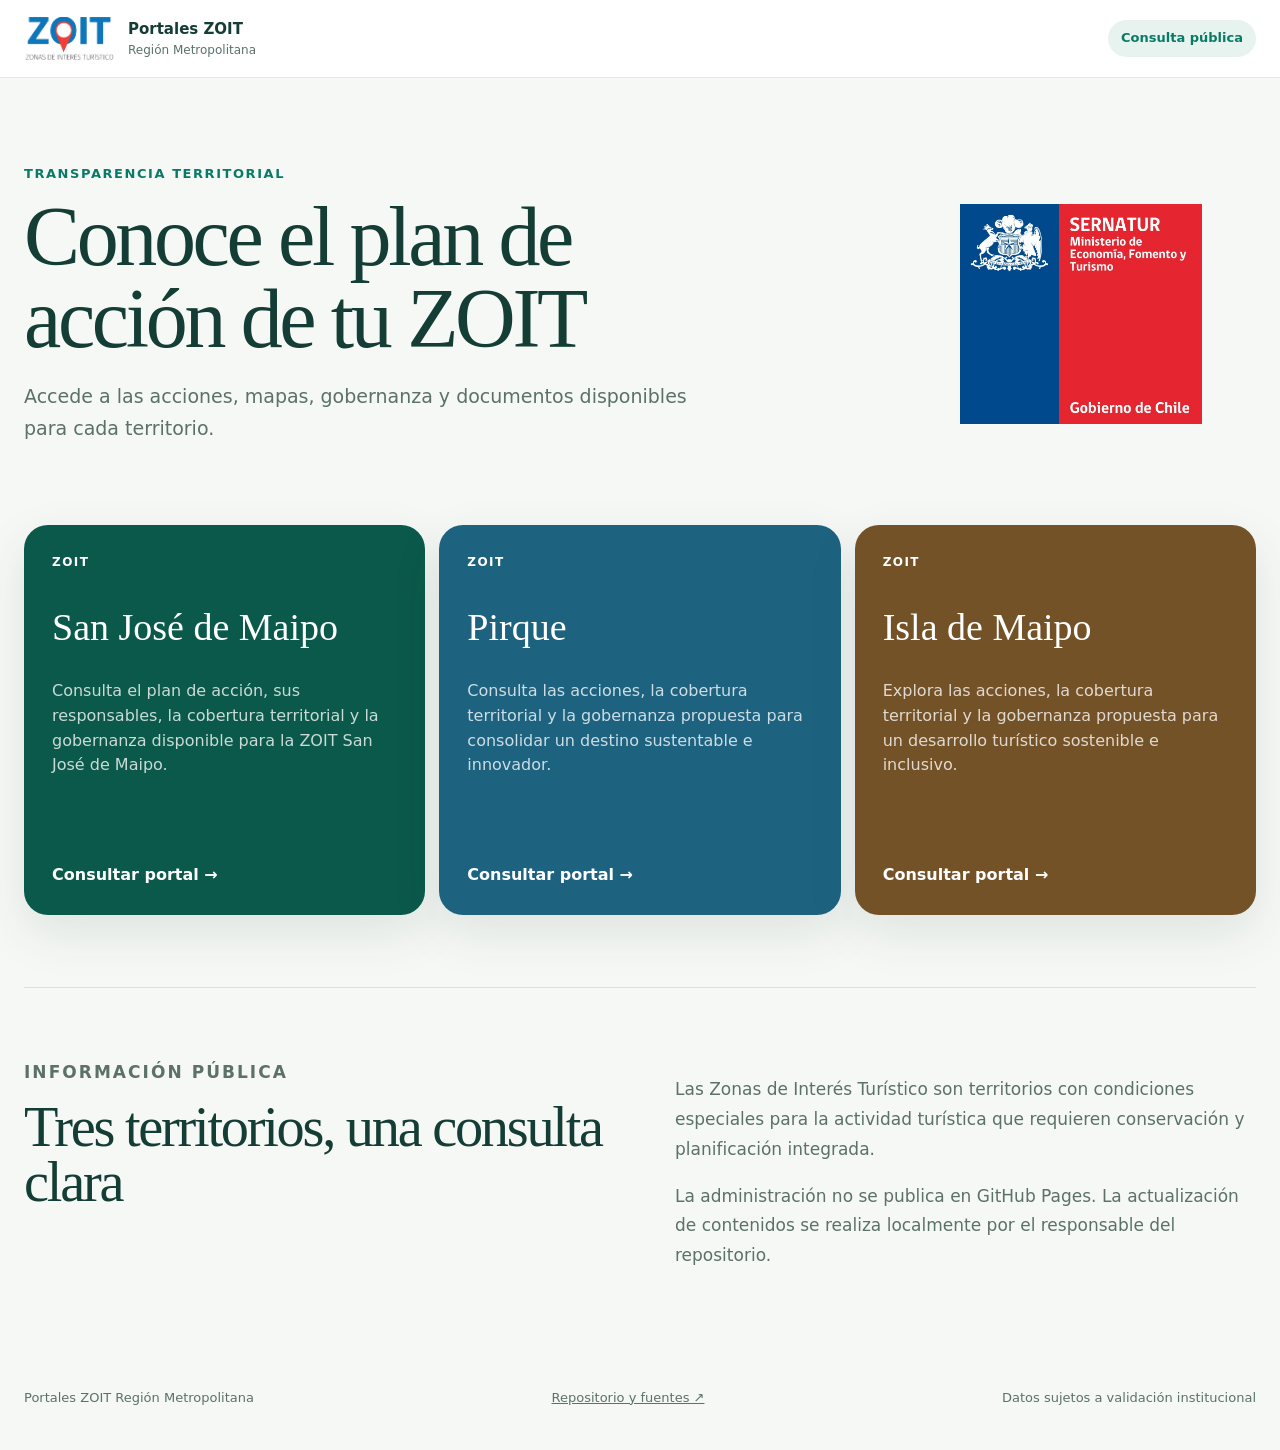
==== index.html @ 825cedfb "feat: publish public ZOIT portals" ====
<!doctype html><html lang="es"><head><meta charset="utf-8"><meta name="viewport" content="width=device-width,initial-scale=1"><title>Portales ZOIT Región Metropolitana</title><meta name="description" content="Consulta ciudadana de los planes de acción ZOIT de San José de Maipo, Pirque e Isla de Maipo."><link rel="icon" href="./assets/logo-zoit.png"><link rel="stylesheet" href="./assets/site.css"></head><body><header class="site-header"><a class="brand" href="./"><img src="./assets/logo-zoit.png" alt=""><span><strong>Portales ZOIT</strong><small>Región Metropolitana</small></span></a><span class="public-label">Consulta pública</span></header><main><section class="directory-hero"><div><p class="kicker">Transparencia territorial</p><h1>Conoce el plan de acción de tu ZOIT</h1><p>Accede a las acciones, mapas, gobernanza y documentos disponibles para cada territorio.</p></div><img src="./assets/logo-sernatur.jpg" alt="SERNATUR, Ministerio de Economía, Fomento y Turismo, Gobierno de Chile"></section><section class="territory-grid" aria-label="Portales territoriales"><a class="territory-card card-1" href="./san-jose-de-maipo/"><span>ZOIT</span><h2>San José de Maipo</h2><p>Consulta el plan de acción, sus responsables, la cobertura territorial y la gobernanza disponible para la ZOIT San José de Maipo.</p><strong>Consultar portal →</strong></a><a class="territory-card card-2" href="./pirque/"><span>ZOIT</span><h2>Pirque</h2><p>Consulta las acciones, la cobertura territorial y la gobernanza propuesta para consolidar un destino sustentable e innovador.</p><strong>Consultar portal →</strong></a><a class="territory-card card-3" href="./isla-de-maipo/"><span>ZOIT</span><h2>Isla de Maipo</h2><p>Explora las acciones, la cobertura territorial y la gobernanza propuesta para un desarrollo turístico sostenible e inclusivo.</p><strong>Consultar portal →</strong></a></section><section class="directory-context"><div><p class="kicker">Información pública</p><h2>Tres territorios, una consulta clara</h2></div><div><p>Las Zonas de Interés Turístico son territorios con condiciones especiales para la actividad turística que requieren conservación y planificación integrada.</p><p>La administración no se publica en GitHub Pages. La actualización de contenidos se realiza localmente por el responsable del repositorio.</p></div></section></main><footer><span>Portales ZOIT Región Metropolitana</span><a href="https://github.com/geofotodata/zoit-cajon-del-maipo-monitor" target="_blank" rel="noreferrer">Repositorio y fuentes ↗</a><span>Datos sujetos a validación institucional</span></footer></body></html>
---- assets/site.css ----
:root{--ink:#143d35;--muted:#5b716a;--accent:#087b67;--deep:#0b453a;--soft:#e7f3ef;--line:#d9e3de;--paper:#f6f8f5;--white:#fff;--shadow:0 18px 50px rgba(16,55,47,.1)}*{box-sizing:border-box}html{scroll-behavior:smooth}body{margin:0;background:var(--paper);color:var(--ink);font:16px/1.55 system-ui,-apple-system,"Segoe UI",sans-serif}a{color:inherit}.site-header{position:sticky;z-index:1000;top:0;display:flex;min-height:78px;align-items:center;justify-content:space-between;gap:24px;padding:10px max(24px,calc((100vw - 1240px)/2));border-bottom:1px solid rgba(20,61,53,.12);background:rgba(255,255,255,.94);backdrop-filter:blur(16px)}.brand{display:flex;align-items:center;gap:14px;text-decoration:none}.brand img{width:90px;height:45px;object-fit:contain}.brand span,.brand strong,.brand small{display:block}.brand strong{font-size:15px}.brand small{color:var(--muted);font-size:12px}.site-header nav{display:flex;gap:22px}.site-header nav a{font-size:14px;font-weight:700;text-decoration:none}.public-label{padding:8px 13px;border-radius:999px;background:var(--soft);color:var(--accent);font-size:13px;font-weight:800}.hero,.section,.summary,.directory-hero,.territory-grid,.directory-context,footer{width:min(1240px,calc(100% - 48px));margin-inline:auto}.hero{display:grid;grid-template-columns:1.35fr .65fr;gap:70px;align-items:center;padding:82px 0 58px}.kicker{margin:0;color:var(--accent);font-size:13px;font-weight:850;letter-spacing:.12em;text-transform:uppercase}.hero h1,.section h2,.directory-hero h1,.directory-context h2{margin:12px 0 18px;font-family:Georgia,serif;font-size:clamp(44px,7vw,84px);font-weight:500;line-height:.98;letter-spacing:-.04em}.hero>div>p:not(.kicker),.directory-hero>div>p:not(.kicker){max-width:720px;color:var(--muted);font-size:19px;line-height:1.7}.primary{display:inline-block;margin-top:10px;padding:13px 18px;border-radius:999px;background:var(--deep);color:#fff;font-weight:800;text-decoration:none}.hero aside{padding:28px;border-radius:24px;background:var(--deep);color:#fff;box-shadow:var(--shadow)}.hero aside span,.hero aside small{display:block;color:rgba(255,255,255,.7);font-size:13px}.hero aside strong{display:block;margin:16px 0 4px;font-family:Georgia,serif;font-size:34px;font-weight:500}.hero aside p{margin:0 0 24px}.summary{display:grid;grid-template-columns:repeat(5,1fr);gap:10px;padding:0 0 72px}.summary article,.summary button{min-height:138px;padding:20px;border:1px solid var(--line);border-radius:18px;background:#fff;text-align:left}.summary button{cursor:pointer;color:inherit;font:inherit}.summary span,.summary small{display:block;color:var(--muted);font-size:12px}.summary strong{display:block;margin:12px 0 4px;font-family:Georgia,serif;font-size:36px;font-weight:500}.summary button:hover{border-color:var(--accent);transform:translateY(-2px)}.section{padding:72px 0;border-top:1px solid var(--line);scroll-margin-top:88px}.section-heading{display:grid;grid-template-columns:1fr .8fr;gap:70px;align-items:end;margin-bottom:34px}.section h2,.directory-context h2{font-size:clamp(36px,4.4vw,58px)}.section-heading>p{margin:0;color:var(--muted);font-size:16px;line-height:1.75}.filters{position:sticky;z-index:20;top:88px;display:grid;grid-template-columns:1.4fr .8fr 1fr auto;gap:12px;padding:16px;border:1px solid var(--line);border-radius:18px;background:rgba(255,255,255,.96);box-shadow:0 9px 26px rgba(17,55,47,.07)}label span{display:block;margin-bottom:5px;color:var(--muted);font-size:12px;font-weight:800}input,select,.filters button{width:100%;min-height:44px;padding:9px 12px;border:1px solid #cbd8d2;border-radius:10px;background:#fff;color:var(--ink);font:inherit}.filters button{align-self:end;width:auto;cursor:pointer;font-weight:800}.results{color:var(--muted)}.action-grid{display:grid;grid-template-columns:repeat(3,1fr);gap:14px}.action-card{overflow:hidden;border:1px solid var(--line);border-radius:18px;background:#fff}.action-card summary{display:grid;min-height:280px;align-content:start;padding:22px;cursor:pointer;list-style:none}.action-card summary::-webkit-details-marker{display:none}.action-card summary small{margin-top:16px;color:var(--muted)}.action-card h3{margin:8px 0 12px;font-family:Georgia,serif;font-size:22px;font-weight:500;line-height:1.25}.action-card summary p{color:var(--muted);font-size:13px}.action-card summary>strong{margin-top:auto}.status{justify-self:start;padding:5px 9px;border-radius:999px;font-size:12px;font-weight:800}.done{background:#dcece6;color:#376d5e}.doing{background:#fff0d6;color:#9b6214}.pending{background:#eee9e1;color:#665d50}.untracked{background:#e7e9e8;color:#606966}.action-detail{padding:0 22px 22px;border-top:1px solid var(--line)}.action-detail dl{margin:0}.action-detail dl div{padding:13px 0;border-bottom:1px solid #edf1ee}.action-detail dt{color:var(--muted);font-size:12px;font-weight:800;text-transform:uppercase}.action-detail dd{margin:4px 0 0}.note{padding:12px;border-radius:10px;background:var(--soft)}.empty{grid-column:1/-1;padding:45px;border:1px dashed #bfcfc8;border-radius:18px;text-align:center}.pagination{display:flex;align-items:center;justify-content:center;gap:18px;margin-top:28px}.pagination button{padding:9px 13px;border:1px solid var(--line);border-radius:10px;background:#fff;cursor:pointer}.pagination button:disabled{opacity:.45;cursor:not-allowed}.map-layout{display:grid;grid-template-columns:1fr 290px;gap:16px}.map-layout #map{min-height:560px;overflow:hidden;border:1px solid var(--line);border-radius:22px;background:#e8efeb}.map-note{display:flex;flex-direction:column;gap:10px;padding:24px;border-radius:22px;background:var(--deep);color:#fff}.map-note span,.map-note small{color:rgba(255,255,255,.72)}.map-note p{margin-top:auto;color:rgba(255,255,255,.8);font-size:13px}.map-error{padding:30px}.stats{display:grid;grid-template-columns:repeat(4,1fr);gap:12px}.stats article{min-height:150px;padding:20px;border:1px solid var(--line);border-radius:18px;background:#fff}.stats span,.stats small{display:block;color:var(--muted);font-size:12px}.stats strong{display:block;margin:12px 0;font-family:Georgia,serif;font-size:30px;font-weight:500}.governance-layout{display:grid;grid-template-columns:1fr 320px;gap:28px;margin-top:34px}.governance-layout h3{font-family:Georgia,serif;font-size:28px;font-weight:500}.entity-list{display:grid;grid-template-columns:repeat(2,1fr);gap:9px}.entity-list article{display:flex;justify-content:space-between;gap:16px;padding:13px;border:1px solid var(--line);border-radius:12px;background:#fff}.entity-list span{color:var(--muted);font-size:12px;text-align:right}.governance-layout>aside{align-self:start;padding:22px;border-radius:18px;background:var(--soft)}.document-list{display:grid;grid-template-columns:repeat(3,1fr);gap:12px}.document-card{display:grid;gap:8px;padding:22px;border:1px solid var(--line);border-radius:18px;background:#fff;text-decoration:none}.document-card span{color:var(--muted);font-size:12px;font-weight:800;text-transform:uppercase}.document-card small{color:var(--muted)}.primary-document{background:var(--deep);color:#fff}.primary-document span,.primary-document small{color:rgba(255,255,255,.72)}.context-grid{display:grid;grid-template-columns:repeat(4,1fr);gap:12px}.context-grid article{min-height:240px;padding:22px;border:1px solid var(--line);border-radius:18px;background:#fff}.context-grid span{color:var(--accent);font-family:Georgia,serif;font-size:28px}.context-grid h3{margin-top:38px;font-family:Georgia,serif;font-size:22px;font-weight:500}.context-grid p{color:var(--muted);font-size:14px}.official a{color:var(--accent);font-weight:800}footer{display:flex;justify-content:space-between;gap:20px;padding:30px 0 42px;color:var(--muted);font-size:13px}.directory-hero{display:grid;grid-template-columns:1.2fr .8fr;gap:80px;align-items:center;padding:86px 0 62px}.directory-hero img{justify-self:end;width:min(350px,100%);max-height:220px;object-fit:contain}.territory-grid{display:grid;grid-template-columns:repeat(3,1fr);gap:14px;padding-bottom:72px}.territory-card{display:flex;min-height:390px;flex-direction:column;padding:28px;border-radius:24px;color:#fff;text-decoration:none;box-shadow:var(--shadow)}.card-1{background:#0b594a}.card-2{background:#1d6380}.card-3{background:#745228}.territory-card>span{font-size:12px;font-weight:850;letter-spacing:.12em}.territory-card h2{margin:36px 0 16px;font-family:Georgia,serif;font-size:38px;font-weight:500;line-height:1.03}.territory-card p{color:rgba(255,255,255,.78)}.territory-card strong{margin-top:auto}.territory-card:hover{transform:translateY(-4px)}.directory-context{display:grid;grid-template-columns:1fr 1fr;gap:70px;padding:70px 0;border-top:1px solid var(--line)}.directory-context p{color:var(--muted);font-size:17px;line-height:1.75}.leaflet-control-layers{font:14px system-ui,-apple-system,"Segoe UI",sans-serif}@media(max-width:1000px){.site-header nav{display:none}.hero,.section-heading,.directory-hero,.directory-context{grid-template-columns:1fr}.summary{grid-template-columns:repeat(3,1fr)}.action-grid,.territory-grid{grid-template-columns:repeat(2,1fr)}.stats,.context-grid{grid-template-columns:repeat(2,1fr)}.map-layout,.governance-layout{grid-template-columns:1fr}.map-note{min-height:180px}.document-list{grid-template-columns:repeat(2,1fr)}}@media(max-width:700px){.site-header{min-height:68px;padding:8px 14px}.brand img{width:75px;height:40px}.hero,.section,.summary,.directory-hero,.territory-grid,.directory-context,footer{width:min(100% - 28px,1240px)}.hero{grid-template-columns:1fr;gap:24px;padding:48px 0}.hero h1,.directory-hero h1{font-size:48px}.summary{grid-template-columns:repeat(2,1fr);padding-bottom:50px}.summary article,.summary button{min-height:120px}.section{padding:52px 0}.section-heading{gap:18px}.filters{position:relative;top:auto;grid-template-columns:1fr}.filters button{width:100%}.action-grid,.territory-grid,.stats,.entity-list,.document-list,.context-grid{grid-template-columns:1fr}.action-card summary{min-height:0}.map-layout #map{min-height:430px}.directory-hero{padding:52px 0}.directory-hero img{display:none}.territory-card{min-height:310px}footer{align-items:flex-start;flex-direction:column}}
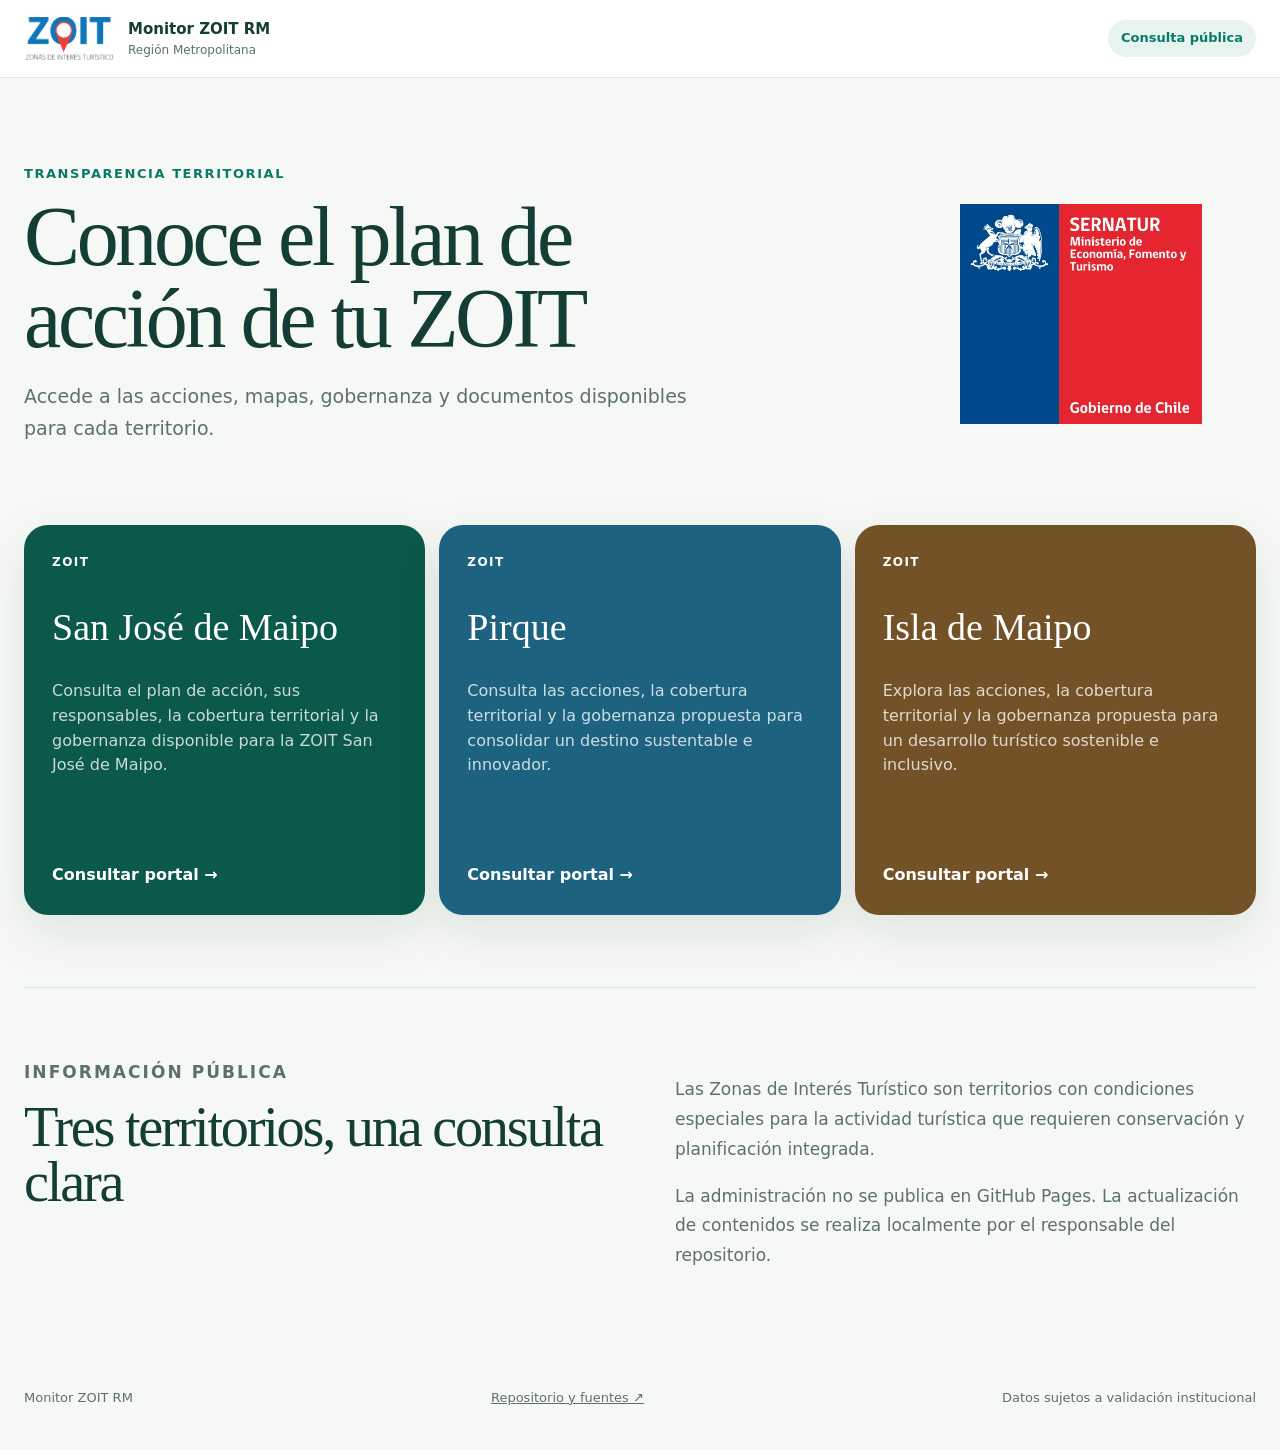
==== commit da5294aa: "feat(brand): rename site to Monitor ZOIT RM" ====
--- a/index.html
+++ b/index.html
@@ -1 +1 @@
-<!doctype html><html lang="es"><head><meta charset="utf-8"><meta name="viewport" content="width=device-width,initial-scale=1"><title>Portales ZOIT Región Metropolitana</title><meta name="description" content="Consulta ciudadana de los planes de acción ZOIT de San José de Maipo, Pirque e Isla de Maipo."><link rel="icon" href="./assets/logo-zoit.png"><link rel="stylesheet" href="./assets/site.css"></head><body><header class="site-header"><a class="brand" href="./"><img src="./assets/logo-zoit.png" alt=""><span><strong>Portales ZOIT</strong><small>Región Metropolitana</small></span></a><span class="public-label">Consulta pública</span></header><main><section class="directory-hero"><div><p class="kicker">Transparencia territorial</p><h1>Conoce el plan de acción de tu ZOIT</h1><p>Accede a las acciones, mapas, gobernanza y documentos disponibles para cada territorio.</p></div><img src="./assets/logo-sernatur.jpg" alt="SERNATUR, Ministerio de Economía, Fomento y Turismo, Gobierno de Chile"></section><section class="territory-grid" aria-label="Portales territoriales"><a class="territory-card card-1" href="./san-jose-de-maipo/"><span>ZOIT</span><h2>San José de Maipo</h2><p>Consulta el plan de acción, sus responsables, la cobertura territorial y la gobernanza disponible para la ZOIT San José de Maipo.</p><strong>Consultar portal →</strong></a><a class="territory-card card-2" href="./pirque/"><span>ZOIT</span><h2>Pirque</h2><p>Consulta las acciones, la cobertura territorial y la gobernanza propuesta para consolidar un destino sustentable e innovador.</p><strong>Consultar portal →</strong></a><a class="territory-card card-3" href="./isla-de-maipo/"><span>ZOIT</span><h2>Isla de Maipo</h2><p>Explora las acciones, la cobertura territorial y la gobernanza propuesta para un desarrollo turístico sostenible e inclusivo.</p><strong>Consultar portal →</strong></a></section><section class="directory-context"><div><p class="kicker">Información pública</p><h2>Tres territorios, una consulta clara</h2></div><div><p>Las Zonas de Interés Turístico son territorios con condiciones especiales para la actividad turística que requieren conservación y planificación integrada.</p><p>La administración no se publica en GitHub Pages. La actualización de contenidos se realiza localmente por el responsable del repositorio.</p></div></section></main><footer><span>Portales ZOIT Región Metropolitana</span><a href="https://github.com/geofotodata/zoit-cajon-del-maipo-monitor" target="_blank" rel="noreferrer">Repositorio y fuentes ↗</a><span>Datos sujetos a validación institucional</span></footer></body></html>+<!doctype html><html lang="es"><head><meta charset="utf-8"><meta name="viewport" content="width=device-width,initial-scale=1"><title>Monitor ZOIT RM</title><meta name="description" content="Monitor ciudadano de los planes de acción ZOIT de San José de Maipo, Pirque e Isla de Maipo."><link rel="icon" href="./assets/logo-zoit.png"><link rel="stylesheet" href="./assets/site.css"></head><body><header class="site-header"><a class="brand" href="./"><img src="./assets/logo-zoit.png" alt=""><span><strong>Monitor ZOIT RM</strong><small>Región Metropolitana</small></span></a><span class="public-label">Consulta pública</span></header><main><section class="directory-hero"><div><p class="kicker">Transparencia territorial</p><h1>Conoce el plan de acción de tu ZOIT</h1><p>Accede a las acciones, mapas, gobernanza y documentos disponibles para cada territorio.</p></div><img src="./assets/logo-sernatur.jpg" alt="SERNATUR, Ministerio de Economía, Fomento y Turismo, Gobierno de Chile"></section><section class="territory-grid" aria-label="Portales territoriales"><a class="territory-card card-1" href="./san-jose-de-maipo/"><span>ZOIT</span><h2>San José de Maipo</h2><p>Consulta el plan de acción, sus responsables, la cobertura territorial y la gobernanza disponible para la ZOIT San José de Maipo.</p><strong>Consultar portal →</strong></a><a class="territory-card card-2" href="./pirque/"><span>ZOIT</span><h2>Pirque</h2><p>Consulta las acciones, la cobertura territorial y la gobernanza propuesta para consolidar un destino sustentable e innovador.</p><strong>Consultar portal →</strong></a><a class="territory-card card-3" href="./isla-de-maipo/"><span>ZOIT</span><h2>Isla de Maipo</h2><p>Explora las acciones, la cobertura territorial y la gobernanza propuesta para un desarrollo turístico sostenible e inclusivo.</p><strong>Consultar portal →</strong></a></section><section class="directory-context"><div><p class="kicker">Información pública</p><h2>Tres territorios, una consulta clara</h2></div><div><p>Las Zonas de Interés Turístico son territorios con condiciones especiales para la actividad turística que requieren conservación y planificación integrada.</p><p>La administración no se publica en GitHub Pages. La actualización de contenidos se realiza localmente por el responsable del repositorio.</p></div></section></main><footer><span>Monitor ZOIT RM</span><a href="https://github.com/geofotodata/zoit-cajon-del-maipo-monitor" target="_blank" rel="noreferrer">Repositorio y fuentes ↗</a><span>Datos sujetos a validación institucional</span></footer></body></html>
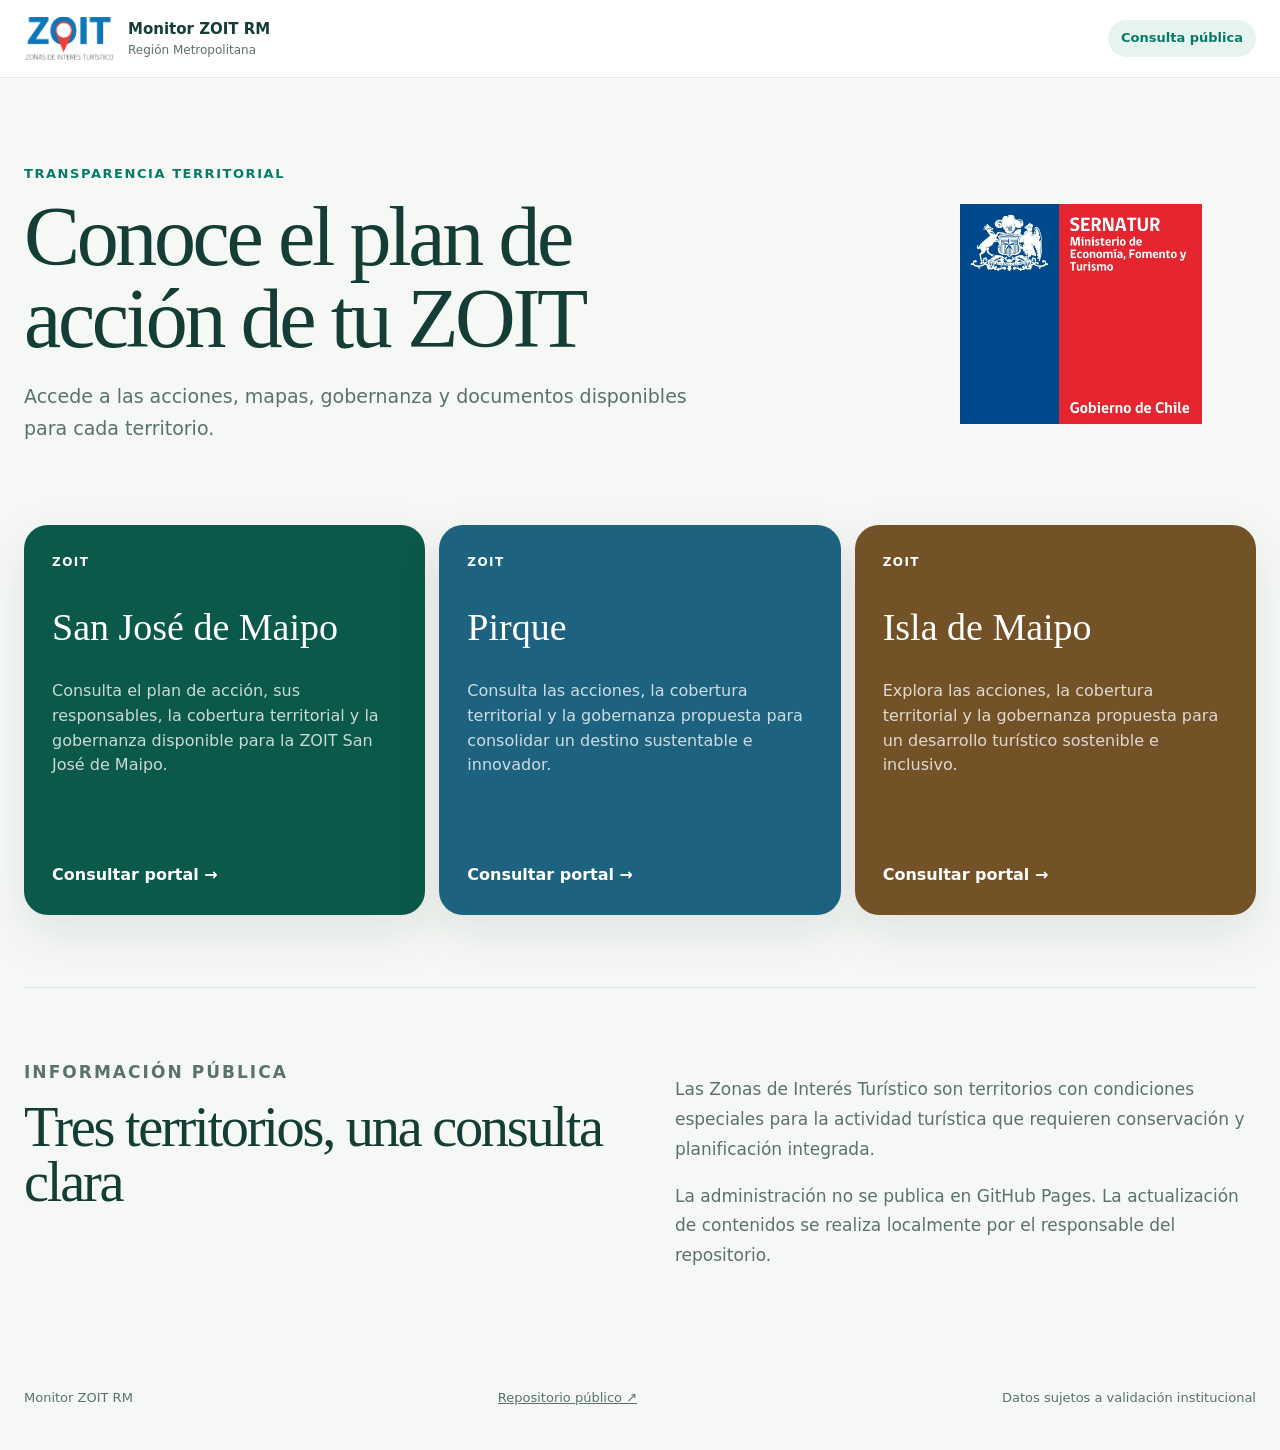
==== commit 53d8b750: "refactor: publish from monitor ZOIT project path" ====
--- a/index.html
+++ b/index.html
@@ -1 +1 @@
-<!doctype html><html lang="es"><head><meta charset="utf-8"><meta name="viewport" content="width=device-width,initial-scale=1"><title>Monitor ZOIT RM</title><meta name="description" content="Monitor ciudadano de los planes de acción ZOIT de San José de Maipo, Pirque e Isla de Maipo."><link rel="icon" href="./assets/logo-zoit.png"><link rel="stylesheet" href="./assets/site.css"></head><body><header class="site-header"><a class="brand" href="./"><img src="./assets/logo-zoit.png" alt=""><span><strong>Monitor ZOIT RM</strong><small>Región Metropolitana</small></span></a><span class="public-label">Consulta pública</span></header><main><section class="directory-hero"><div><p class="kicker">Transparencia territorial</p><h1>Conoce el plan de acción de tu ZOIT</h1><p>Accede a las acciones, mapas, gobernanza y documentos disponibles para cada territorio.</p></div><img src="./assets/logo-sernatur.jpg" alt="SERNATUR, Ministerio de Economía, Fomento y Turismo, Gobierno de Chile"></section><section class="territory-grid" aria-label="Portales territoriales"><a class="territory-card card-1" href="./san-jose-de-maipo/"><span>ZOIT</span><h2>San José de Maipo</h2><p>Consulta el plan de acción, sus responsables, la cobertura territorial y la gobernanza disponible para la ZOIT San José de Maipo.</p><strong>Consultar portal →</strong></a><a class="territory-card card-2" href="./pirque/"><span>ZOIT</span><h2>Pirque</h2><p>Consulta las acciones, la cobertura territorial y la gobernanza propuesta para consolidar un destino sustentable e innovador.</p><strong>Consultar portal →</strong></a><a class="territory-card card-3" href="./isla-de-maipo/"><span>ZOIT</span><h2>Isla de Maipo</h2><p>Explora las acciones, la cobertura territorial y la gobernanza propuesta para un desarrollo turístico sostenible e inclusivo.</p><strong>Consultar portal →</strong></a></section><section class="directory-context"><div><p class="kicker">Información pública</p><h2>Tres territorios, una consulta clara</h2></div><div><p>Las Zonas de Interés Turístico son territorios con condiciones especiales para la actividad turística que requieren conservación y planificación integrada.</p><p>La administración no se publica en GitHub Pages. La actualización de contenidos se realiza localmente por el responsable del repositorio.</p></div></section></main><footer><span>Monitor ZOIT RM</span><a href="https://github.com/geofotodata/zoit-cajon-del-maipo-monitor" target="_blank" rel="noreferrer">Repositorio y fuentes ↗</a><span>Datos sujetos a validación institucional</span></footer></body></html>+<!doctype html><html lang="es"><head><meta charset="utf-8"><meta name="viewport" content="width=device-width,initial-scale=1"><title>Monitor ZOIT RM</title><meta name="description" content="Monitor ciudadano de los planes de acción ZOIT de San José de Maipo, Pirque e Isla de Maipo."><link rel="icon" href="./assets/logo-zoit.png"><link rel="stylesheet" href="./assets/site.css"></head><body><header class="site-header"><a class="brand" href="./"><img src="./assets/logo-zoit.png" alt=""><span><strong>Monitor ZOIT RM</strong><small>Región Metropolitana</small></span></a><span class="public-label">Consulta pública</span></header><main><section class="directory-hero"><div><p class="kicker">Transparencia territorial</p><h1>Conoce el plan de acción de tu ZOIT</h1><p>Accede a las acciones, mapas, gobernanza y documentos disponibles para cada territorio.</p></div><img src="./assets/logo-sernatur.jpg" alt="SERNATUR, Ministerio de Economía, Fomento y Turismo, Gobierno de Chile"></section><section class="territory-grid" aria-label="Portales territoriales"><a class="territory-card card-1" href="./san-jose-de-maipo/"><span>ZOIT</span><h2>San José de Maipo</h2><p>Consulta el plan de acción, sus responsables, la cobertura territorial y la gobernanza disponible para la ZOIT San José de Maipo.</p><strong>Consultar portal →</strong></a><a class="territory-card card-2" href="./pirque/"><span>ZOIT</span><h2>Pirque</h2><p>Consulta las acciones, la cobertura territorial y la gobernanza propuesta para consolidar un destino sustentable e innovador.</p><strong>Consultar portal →</strong></a><a class="territory-card card-3" href="./isla-de-maipo/"><span>ZOIT</span><h2>Isla de Maipo</h2><p>Explora las acciones, la cobertura territorial y la gobernanza propuesta para un desarrollo turístico sostenible e inclusivo.</p><strong>Consultar portal →</strong></a></section><section class="directory-context"><div><p class="kicker">Información pública</p><h2>Tres territorios, una consulta clara</h2></div><div><p>Las Zonas de Interés Turístico son territorios con condiciones especiales para la actividad turística que requieren conservación y planificación integrada.</p><p>La administración no se publica en GitHub Pages. La actualización de contenidos se realiza localmente por el responsable del repositorio.</p></div></section></main><footer><span>Monitor ZOIT RM</span><a href="https://github.com/geofotodata/monitor_ZOIT_RM" target="_blank" rel="noreferrer">Repositorio público ↗</a><span>Datos sujetos a validación institucional</span></footer></body></html>
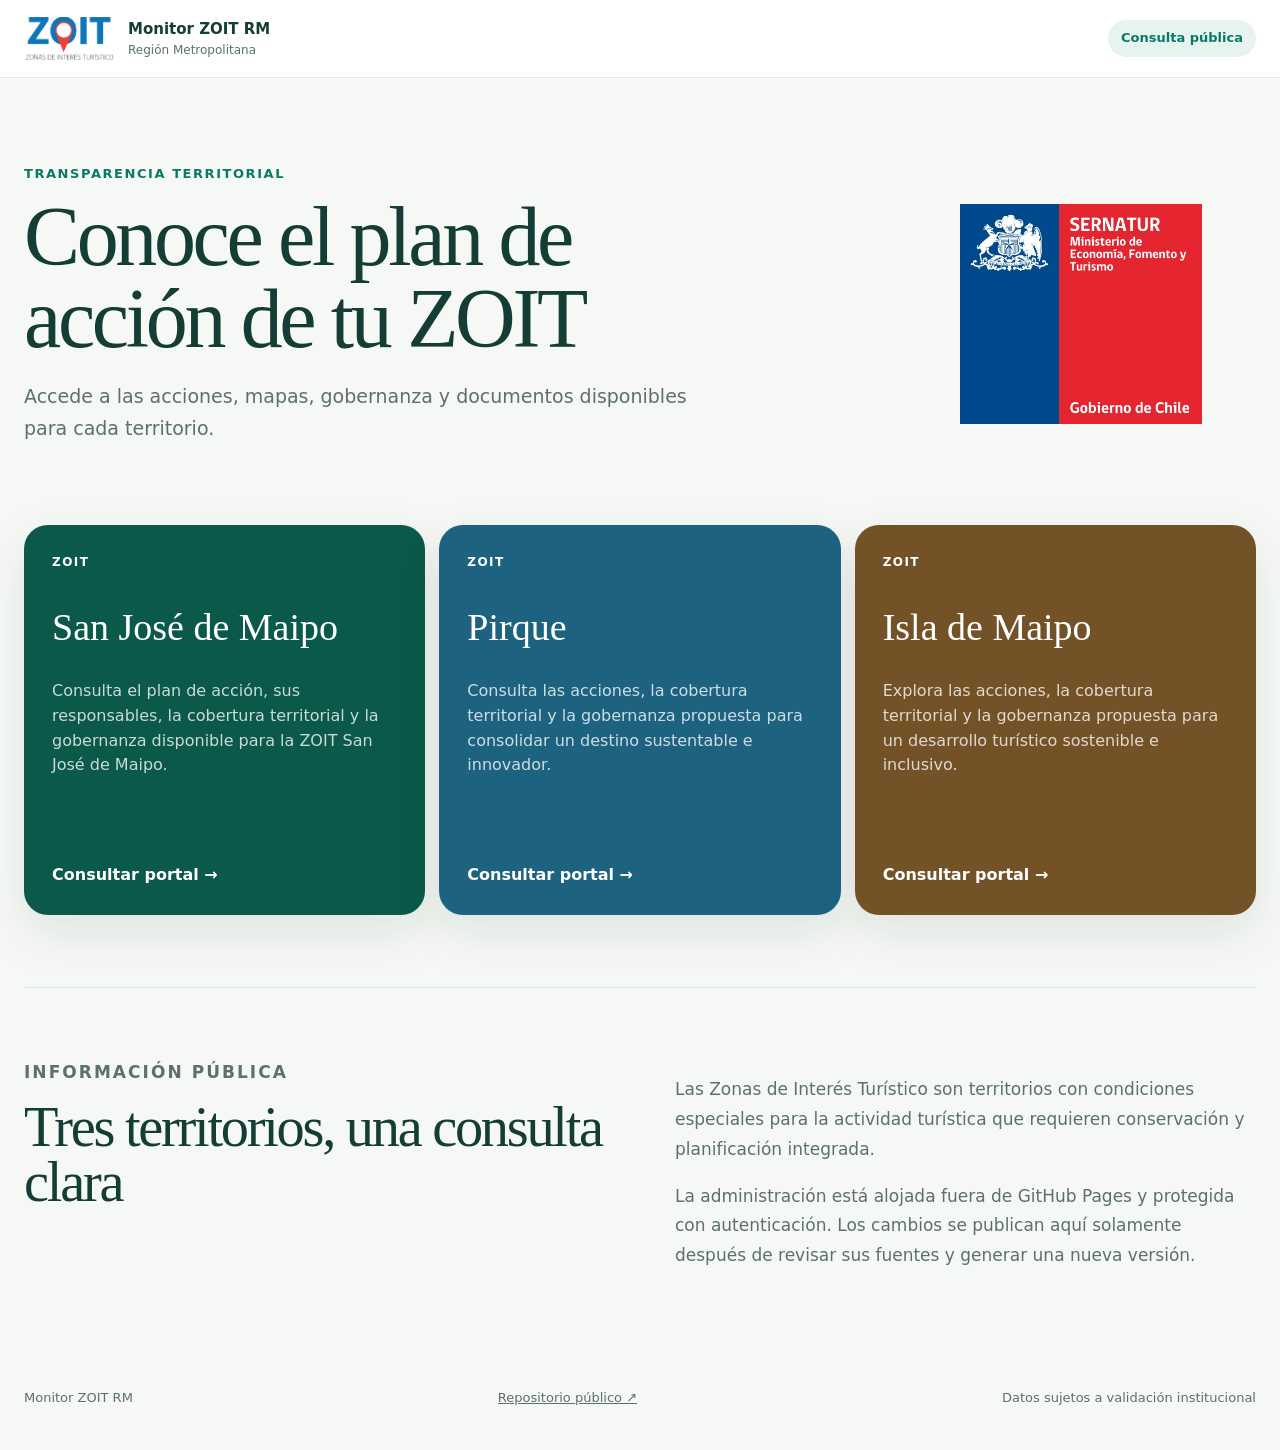
==== commit a94628fc: "docs: document protected moderator workflow" ====
--- a/index.html
+++ b/index.html
@@ -1 +1 @@
-<!doctype html><html lang="es"><head><meta charset="utf-8"><meta name="viewport" content="width=device-width,initial-scale=1"><title>Monitor ZOIT RM</title><meta name="description" content="Monitor ciudadano de los planes de acción ZOIT de San José de Maipo, Pirque e Isla de Maipo."><link rel="icon" href="./assets/logo-zoit.png"><link rel="stylesheet" href="./assets/site.css"></head><body><header class="site-header"><a class="brand" href="./"><img src="./assets/logo-zoit.png" alt=""><span><strong>Monitor ZOIT RM</strong><small>Región Metropolitana</small></span></a><span class="public-label">Consulta pública</span></header><main><section class="directory-hero"><div><p class="kicker">Transparencia territorial</p><h1>Conoce el plan de acción de tu ZOIT</h1><p>Accede a las acciones, mapas, gobernanza y documentos disponibles para cada territorio.</p></div><img src="./assets/logo-sernatur.jpg" alt="SERNATUR, Ministerio de Economía, Fomento y Turismo, Gobierno de Chile"></section><section class="territory-grid" aria-label="Portales territoriales"><a class="territory-card card-1" href="./san-jose-de-maipo/"><span>ZOIT</span><h2>San José de Maipo</h2><p>Consulta el plan de acción, sus responsables, la cobertura territorial y la gobernanza disponible para la ZOIT San José de Maipo.</p><strong>Consultar portal →</strong></a><a class="territory-card card-2" href="./pirque/"><span>ZOIT</span><h2>Pirque</h2><p>Consulta las acciones, la cobertura territorial y la gobernanza propuesta para consolidar un destino sustentable e innovador.</p><strong>Consultar portal →</strong></a><a class="territory-card card-3" href="./isla-de-maipo/"><span>ZOIT</span><h2>Isla de Maipo</h2><p>Explora las acciones, la cobertura territorial y la gobernanza propuesta para un desarrollo turístico sostenible e inclusivo.</p><strong>Consultar portal →</strong></a></section><section class="directory-context"><div><p class="kicker">Información pública</p><h2>Tres territorios, una consulta clara</h2></div><div><p>Las Zonas de Interés Turístico son territorios con condiciones especiales para la actividad turística que requieren conservación y planificación integrada.</p><p>La administración no se publica en GitHub Pages. La actualización de contenidos se realiza localmente por el responsable del repositorio.</p></div></section></main><footer><span>Monitor ZOIT RM</span><a href="https://github.com/geofotodata/monitor_ZOIT_RM" target="_blank" rel="noreferrer">Repositorio público ↗</a><span>Datos sujetos a validación institucional</span></footer></body></html>+<!doctype html><html lang="es"><head><meta charset="utf-8"><meta name="viewport" content="width=device-width,initial-scale=1"><title>Monitor ZOIT RM</title><meta name="description" content="Monitor ciudadano de los planes de acción ZOIT de San José de Maipo, Pirque e Isla de Maipo."><link rel="icon" href="./assets/logo-zoit.png"><link rel="stylesheet" href="./assets/site.css"></head><body><header class="site-header"><a class="brand" href="./"><img src="./assets/logo-zoit.png" alt=""><span><strong>Monitor ZOIT RM</strong><small>Región Metropolitana</small></span></a><span class="public-label">Consulta pública</span></header><main><section class="directory-hero"><div><p class="kicker">Transparencia territorial</p><h1>Conoce el plan de acción de tu ZOIT</h1><p>Accede a las acciones, mapas, gobernanza y documentos disponibles para cada territorio.</p></div><img src="./assets/logo-sernatur.jpg" alt="SERNATUR, Ministerio de Economía, Fomento y Turismo, Gobierno de Chile"></section><section class="territory-grid" aria-label="Portales territoriales"><a class="territory-card card-1" href="./san-jose-de-maipo/"><span>ZOIT</span><h2>San José de Maipo</h2><p>Consulta el plan de acción, sus responsables, la cobertura territorial y la gobernanza disponible para la ZOIT San José de Maipo.</p><strong>Consultar portal →</strong></a><a class="territory-card card-2" href="./pirque/"><span>ZOIT</span><h2>Pirque</h2><p>Consulta las acciones, la cobertura territorial y la gobernanza propuesta para consolidar un destino sustentable e innovador.</p><strong>Consultar portal →</strong></a><a class="territory-card card-3" href="./isla-de-maipo/"><span>ZOIT</span><h2>Isla de Maipo</h2><p>Explora las acciones, la cobertura territorial y la gobernanza propuesta para un desarrollo turístico sostenible e inclusivo.</p><strong>Consultar portal →</strong></a></section><section class="directory-context"><div><p class="kicker">Información pública</p><h2>Tres territorios, una consulta clara</h2></div><div><p>Las Zonas de Interés Turístico son territorios con condiciones especiales para la actividad turística que requieren conservación y planificación integrada.</p><p>La administración está alojada fuera de GitHub Pages y protegida con autenticación. Los cambios se publican aquí solamente después de revisar sus fuentes y generar una nueva versión.</p></div></section></main><footer><span>Monitor ZOIT RM</span><a href="https://github.com/geofotodata/monitor_ZOIT_RM" target="_blank" rel="noreferrer">Repositorio público ↗</a><span>Datos sujetos a validación institucional</span></footer></body></html>
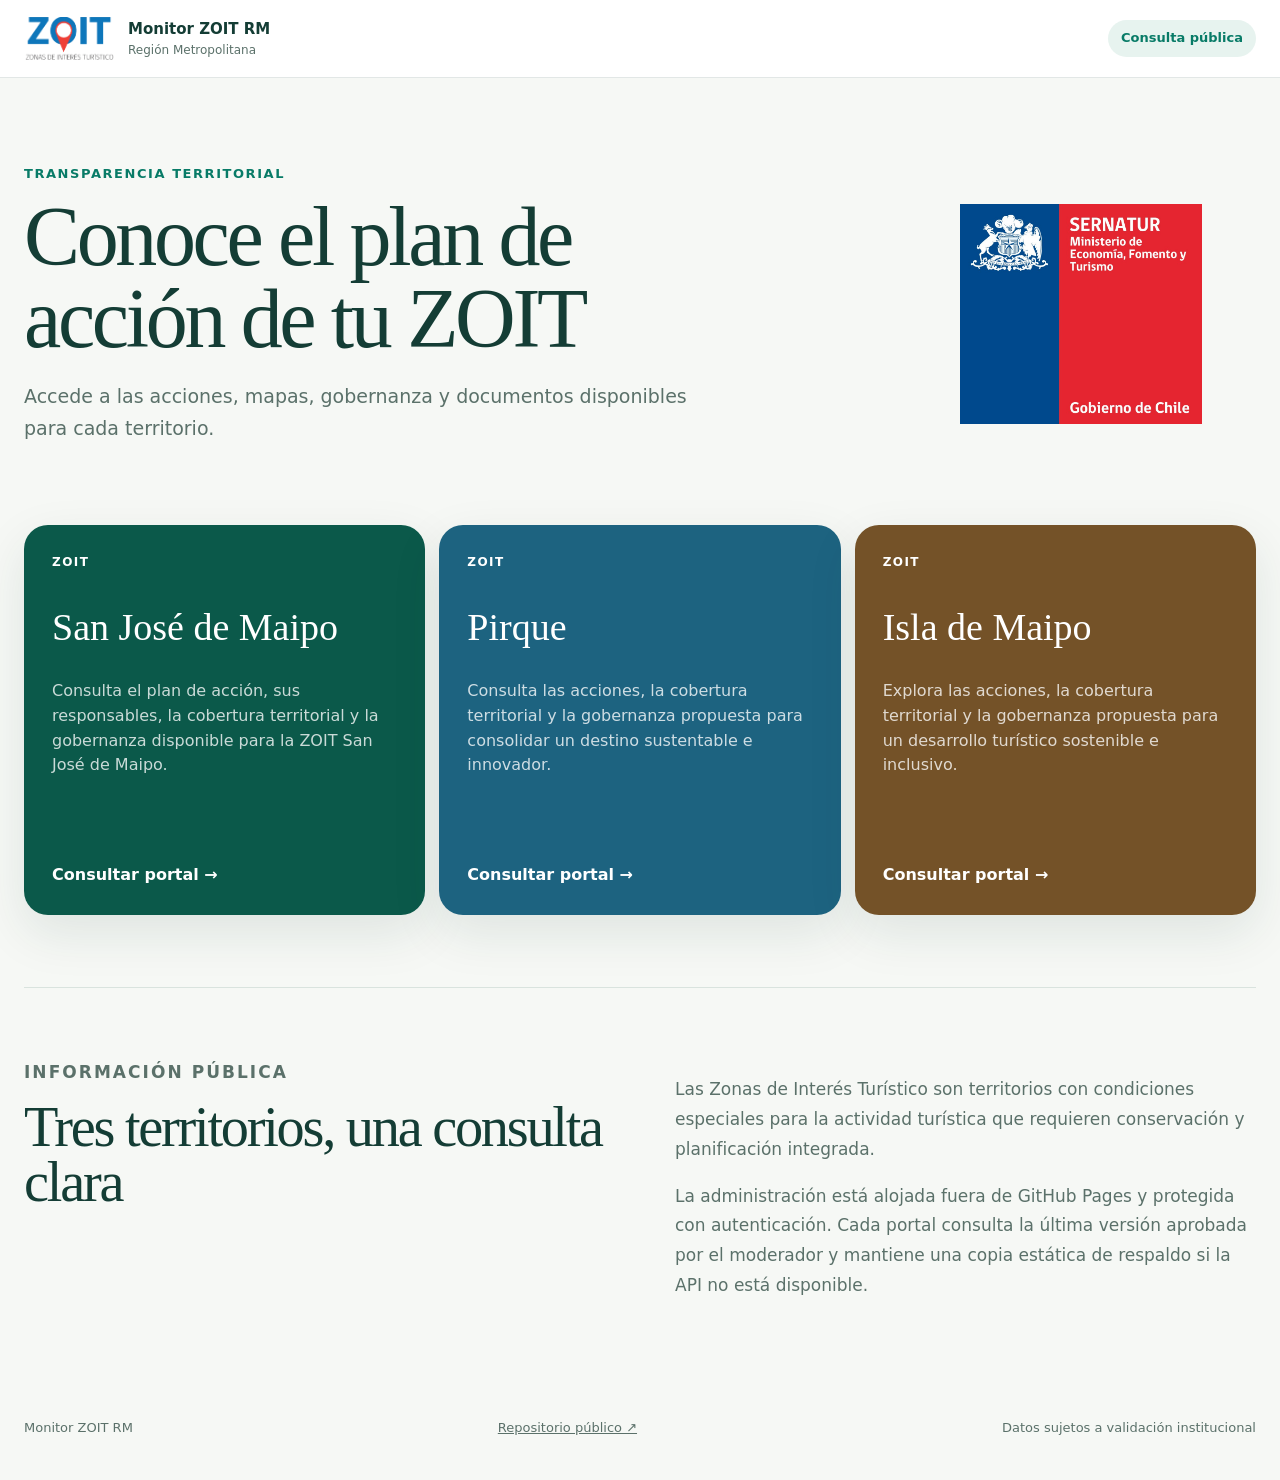
==== commit a6a2050d: "feat: conectar portales con publicaciones aprobadas" ====
--- a/index.html
+++ b/index.html
@@ -1 +1 @@
-<!doctype html><html lang="es"><head><meta charset="utf-8"><meta name="viewport" content="width=device-width,initial-scale=1"><title>Monitor ZOIT RM</title><meta name="description" content="Monitor ciudadano de los planes de acción ZOIT de San José de Maipo, Pirque e Isla de Maipo."><link rel="icon" href="./assets/logo-zoit.png"><link rel="stylesheet" href="./assets/site.css"></head><body><header class="site-header"><a class="brand" href="./"><img src="./assets/logo-zoit.png" alt=""><span><strong>Monitor ZOIT RM</strong><small>Región Metropolitana</small></span></a><span class="public-label">Consulta pública</span></header><main><section class="directory-hero"><div><p class="kicker">Transparencia territorial</p><h1>Conoce el plan de acción de tu ZOIT</h1><p>Accede a las acciones, mapas, gobernanza y documentos disponibles para cada territorio.</p></div><img src="./assets/logo-sernatur.jpg" alt="SERNATUR, Ministerio de Economía, Fomento y Turismo, Gobierno de Chile"></section><section class="territory-grid" aria-label="Portales territoriales"><a class="territory-card card-1" href="./san-jose-de-maipo/"><span>ZOIT</span><h2>San José de Maipo</h2><p>Consulta el plan de acción, sus responsables, la cobertura territorial y la gobernanza disponible para la ZOIT San José de Maipo.</p><strong>Consultar portal →</strong></a><a class="territory-card card-2" href="./pirque/"><span>ZOIT</span><h2>Pirque</h2><p>Consulta las acciones, la cobertura territorial y la gobernanza propuesta para consolidar un destino sustentable e innovador.</p><strong>Consultar portal →</strong></a><a class="territory-card card-3" href="./isla-de-maipo/"><span>ZOIT</span><h2>Isla de Maipo</h2><p>Explora las acciones, la cobertura territorial y la gobernanza propuesta para un desarrollo turístico sostenible e inclusivo.</p><strong>Consultar portal →</strong></a></section><section class="directory-context"><div><p class="kicker">Información pública</p><h2>Tres territorios, una consulta clara</h2></div><div><p>Las Zonas de Interés Turístico son territorios con condiciones especiales para la actividad turística que requieren conservación y planificación integrada.</p><p>La administración está alojada fuera de GitHub Pages y protegida con autenticación. Los cambios se publican aquí solamente después de revisar sus fuentes y generar una nueva versión.</p></div></section></main><footer><span>Monitor ZOIT RM</span><a href="https://github.com/geofotodata/monitor_ZOIT_RM" target="_blank" rel="noreferrer">Repositorio público ↗</a><span>Datos sujetos a validación institucional</span></footer></body></html>+<!doctype html><html lang="es"><head><meta charset="utf-8"><meta name="viewport" content="width=device-width,initial-scale=1"><title>Monitor ZOIT RM</title><meta name="description" content="Monitor ciudadano de los planes de acción ZOIT de San José de Maipo, Pirque e Isla de Maipo."><link rel="icon" href="./assets/logo-zoit.png"><link rel="stylesheet" href="./assets/site.css"></head><body><header class="site-header"><a class="brand" href="./"><img src="./assets/logo-zoit.png" alt=""><span><strong>Monitor ZOIT RM</strong><small>Región Metropolitana</small></span></a><span class="public-label">Consulta pública</span></header><main><section class="directory-hero"><div><p class="kicker">Transparencia territorial</p><h1>Conoce el plan de acción de tu ZOIT</h1><p>Accede a las acciones, mapas, gobernanza y documentos disponibles para cada territorio.</p></div><img src="./assets/logo-sernatur.jpg" alt="SERNATUR, Ministerio de Economía, Fomento y Turismo, Gobierno de Chile"></section><section class="territory-grid" aria-label="Portales territoriales"><a class="territory-card card-1" href="./san-jose-de-maipo/"><span>ZOIT</span><h2>San José de Maipo</h2><p>Consulta el plan de acción, sus responsables, la cobertura territorial y la gobernanza disponible para la ZOIT San José de Maipo.</p><strong>Consultar portal →</strong></a><a class="territory-card card-2" href="./pirque/"><span>ZOIT</span><h2>Pirque</h2><p>Consulta las acciones, la cobertura territorial y la gobernanza propuesta para consolidar un destino sustentable e innovador.</p><strong>Consultar portal →</strong></a><a class="territory-card card-3" href="./isla-de-maipo/"><span>ZOIT</span><h2>Isla de Maipo</h2><p>Explora las acciones, la cobertura territorial y la gobernanza propuesta para un desarrollo turístico sostenible e inclusivo.</p><strong>Consultar portal →</strong></a></section><section class="directory-context"><div><p class="kicker">Información pública</p><h2>Tres territorios, una consulta clara</h2></div><div><p>Las Zonas de Interés Turístico son territorios con condiciones especiales para la actividad turística que requieren conservación y planificación integrada.</p><p>La administración está alojada fuera de GitHub Pages y protegida con autenticación. Cada portal consulta la última versión aprobada por el moderador y mantiene una copia estática de respaldo si la API no está disponible.</p></div></section></main><footer><span>Monitor ZOIT RM</span><a href="https://github.com/geofotodata/monitor_ZOIT_RM" target="_blank" rel="noreferrer">Repositorio público ↗</a><span>Datos sujetos a validación institucional</span></footer></body></html>
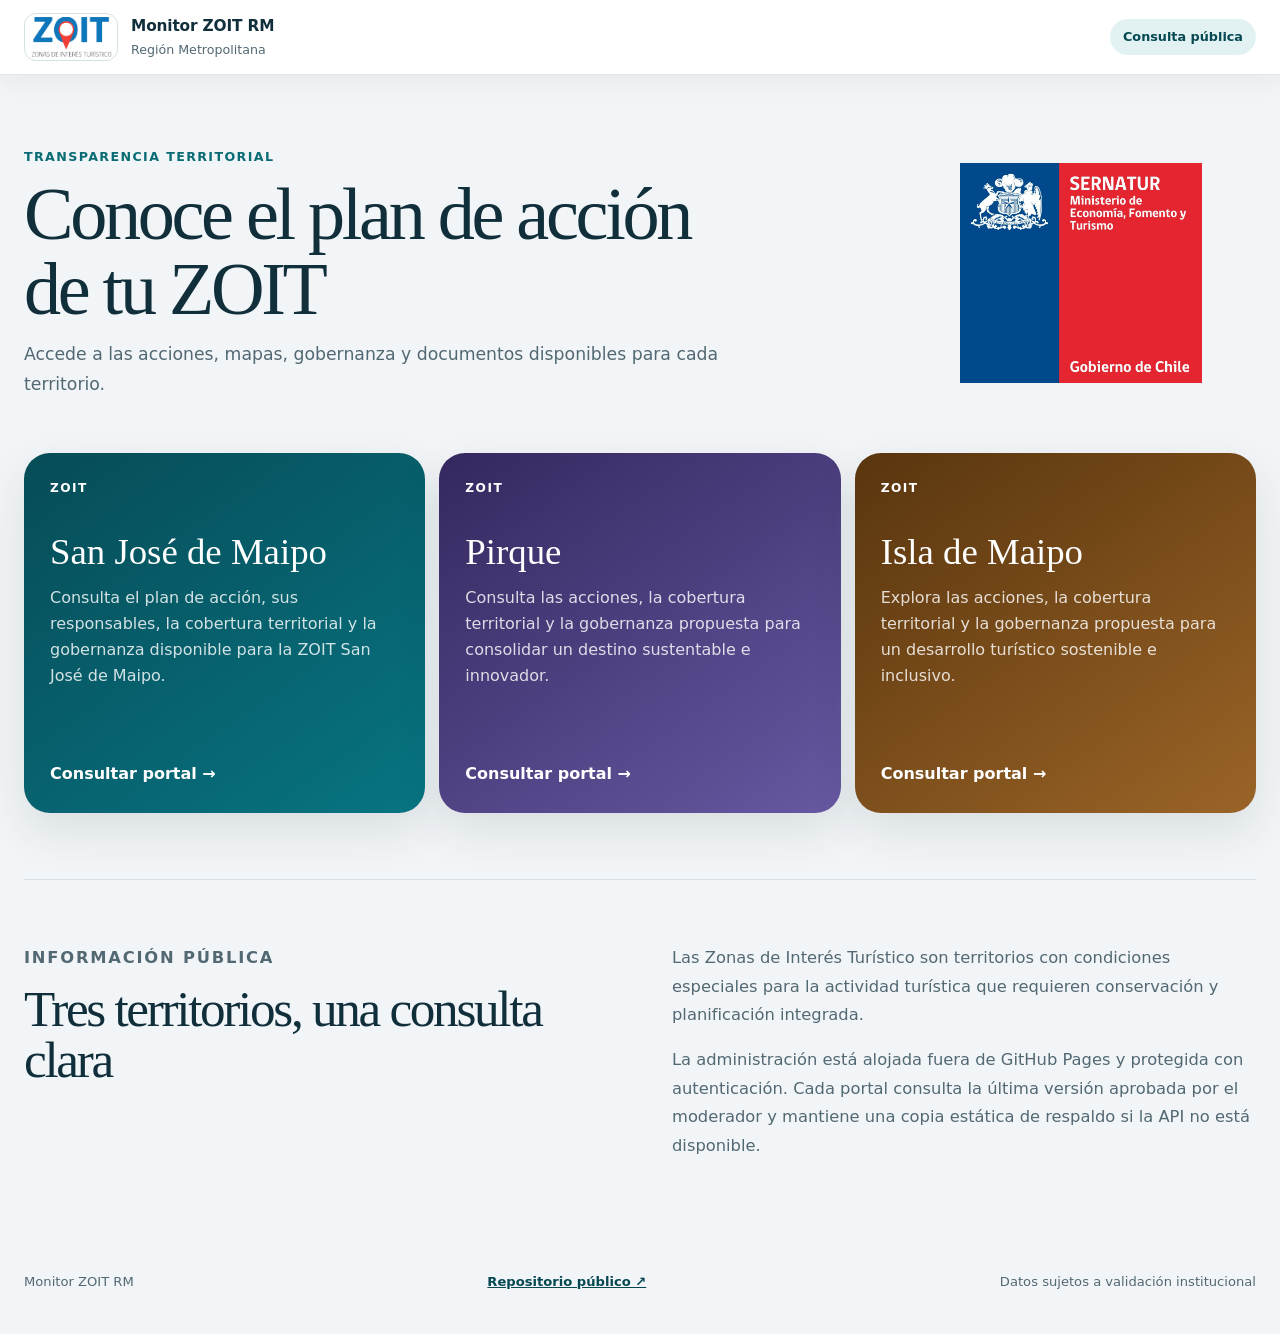
==== commit 559e5459: "feat: modernizar portales de monitoreo ZOIT" ====
--- a/index.html
+++ b/index.html
@@ -1 +1 @@
-<!doctype html><html lang="es"><head><meta charset="utf-8"><meta name="viewport" content="width=device-width,initial-scale=1"><title>Monitor ZOIT RM</title><meta name="description" content="Monitor ciudadano de los planes de acción ZOIT de San José de Maipo, Pirque e Isla de Maipo."><link rel="icon" href="./assets/logo-zoit.png"><link rel="stylesheet" href="./assets/site.css"></head><body><header class="site-header"><a class="brand" href="./"><img src="./assets/logo-zoit.png" alt=""><span><strong>Monitor ZOIT RM</strong><small>Región Metropolitana</small></span></a><span class="public-label">Consulta pública</span></header><main><section class="directory-hero"><div><p class="kicker">Transparencia territorial</p><h1>Conoce el plan de acción de tu ZOIT</h1><p>Accede a las acciones, mapas, gobernanza y documentos disponibles para cada territorio.</p></div><img src="./assets/logo-sernatur.jpg" alt="SERNATUR, Ministerio de Economía, Fomento y Turismo, Gobierno de Chile"></section><section class="territory-grid" aria-label="Portales territoriales"><a class="territory-card card-1" href="./san-jose-de-maipo/"><span>ZOIT</span><h2>San José de Maipo</h2><p>Consulta el plan de acción, sus responsables, la cobertura territorial y la gobernanza disponible para la ZOIT San José de Maipo.</p><strong>Consultar portal →</strong></a><a class="territory-card card-2" href="./pirque/"><span>ZOIT</span><h2>Pirque</h2><p>Consulta las acciones, la cobertura territorial y la gobernanza propuesta para consolidar un destino sustentable e innovador.</p><strong>Consultar portal →</strong></a><a class="territory-card card-3" href="./isla-de-maipo/"><span>ZOIT</span><h2>Isla de Maipo</h2><p>Explora las acciones, la cobertura territorial y la gobernanza propuesta para un desarrollo turístico sostenible e inclusivo.</p><strong>Consultar portal →</strong></a></section><section class="directory-context"><div><p class="kicker">Información pública</p><h2>Tres territorios, una consulta clara</h2></div><div><p>Las Zonas de Interés Turístico son territorios con condiciones especiales para la actividad turística que requieren conservación y planificación integrada.</p><p>La administración está alojada fuera de GitHub Pages y protegida con autenticación. Cada portal consulta la última versión aprobada por el moderador y mantiene una copia estática de respaldo si la API no está disponible.</p></div></section></main><footer><span>Monitor ZOIT RM</span><a href="https://github.com/geofotodata/monitor_ZOIT_RM" target="_blank" rel="noreferrer">Repositorio público ↗</a><span>Datos sujetos a validación institucional</span></footer></body></html>+<!doctype html><html lang="es"><head><meta charset="utf-8"><meta name="viewport" content="width=device-width,initial-scale=1"><title>Monitor ZOIT RM</title><meta name="description" content="Monitor ciudadano de los planes de acción ZOIT de San José de Maipo, Pirque e Isla de Maipo."><link rel="icon" href="./assets/logo-zoit.png"><link rel="stylesheet" href="./assets/site.css"></head><body><header class="site-header"><div class="header-inner"><a class="brand" href="./"><span class="brand-mark"><img src="./assets/logo-zoit.png" alt=""></span><span><strong>Monitor ZOIT RM</strong><small>Región Metropolitana</small></span></a><span class="public-label">Consulta pública</span></div></header><main><section class="directory-hero"><div><p class="kicker">Transparencia territorial</p><h1>Conoce el plan de acción de tu ZOIT</h1><p>Accede a las acciones, mapas, gobernanza y documentos disponibles para cada territorio.</p></div><img src="./assets/logo-sernatur.jpg" alt="SERNATUR, Ministerio de Economía, Fomento y Turismo, Gobierno de Chile"></section><section class="territory-grid" aria-label="Portales territoriales"><a class="territory-card card-1" href="./san-jose-de-maipo/"><span>ZOIT</span><h2>San José de Maipo</h2><p>Consulta el plan de acción, sus responsables, la cobertura territorial y la gobernanza disponible para la ZOIT San José de Maipo.</p><strong>Consultar portal →</strong></a><a class="territory-card card-2" href="./pirque/"><span>ZOIT</span><h2>Pirque</h2><p>Consulta las acciones, la cobertura territorial y la gobernanza propuesta para consolidar un destino sustentable e innovador.</p><strong>Consultar portal →</strong></a><a class="territory-card card-3" href="./isla-de-maipo/"><span>ZOIT</span><h2>Isla de Maipo</h2><p>Explora las acciones, la cobertura territorial y la gobernanza propuesta para un desarrollo turístico sostenible e inclusivo.</p><strong>Consultar portal →</strong></a></section><section class="directory-context"><div><p class="kicker">Información pública</p><h2>Tres territorios, una consulta clara</h2></div><div><p>Las Zonas de Interés Turístico son territorios con condiciones especiales para la actividad turística que requieren conservación y planificación integrada.</p><p>La administración está alojada fuera de GitHub Pages y protegida con autenticación. Cada portal consulta la última versión aprobada por el moderador y mantiene una copia estática de respaldo si la API no está disponible.</p></div></section></main><footer><span>Monitor ZOIT RM</span><a href="https://github.com/geofotodata/monitor_ZOIT_RM" target="_blank" rel="noreferrer">Repositorio público ↗</a><span>Datos sujetos a validación institucional</span></footer></body></html>
--- a/assets/site.css
+++ b/assets/site.css
@@ -1 +1,552 @@
-:root{--ink:#143d35;--muted:#5b716a;--accent:#087b67;--deep:#0b453a;--soft:#e7f3ef;--line:#d9e3de;--paper:#f6f8f5;--white:#fff;--shadow:0 18px 50px rgba(16,55,47,.1)}*{box-sizing:border-box}html{scroll-behavior:smooth}body{margin:0;background:var(--paper);color:var(--ink);font:16px/1.55 system-ui,-apple-system,"Segoe UI",sans-serif}a{color:inherit}.site-header{position:sticky;z-index:1000;top:0;display:flex;min-height:78px;align-items:center;justify-content:space-between;gap:24px;padding:10px max(24px,calc((100vw - 1240px)/2));border-bottom:1px solid rgba(20,61,53,.12);background:rgba(255,255,255,.94);backdrop-filter:blur(16px)}.brand{display:flex;align-items:center;gap:14px;text-decoration:none}.brand img{width:90px;height:45px;object-fit:contain}.brand span,.brand strong,.brand small{display:block}.brand strong{font-size:15px}.brand small{color:var(--muted);font-size:12px}.site-header nav{display:flex;gap:22px}.site-header nav a{font-size:14px;font-weight:700;text-decoration:none}.public-label{padding:8px 13px;border-radius:999px;background:var(--soft);color:var(--accent);font-size:13px;font-weight:800}.hero,.section,.summary,.directory-hero,.territory-grid,.directory-context,footer{width:min(1240px,calc(100% - 48px));margin-inline:auto}.hero{display:grid;grid-template-columns:1.35fr .65fr;gap:70px;align-items:center;padding:82px 0 58px}.kicker{margin:0;color:var(--accent);font-size:13px;font-weight:850;letter-spacing:.12em;text-transform:uppercase}.hero h1,.section h2,.directory-hero h1,.directory-context h2{margin:12px 0 18px;font-family:Georgia,serif;font-size:clamp(44px,7vw,84px);font-weight:500;line-height:.98;letter-spacing:-.04em}.hero>div>p:not(.kicker),.directory-hero>div>p:not(.kicker){max-width:720px;color:var(--muted);font-size:19px;line-height:1.7}.primary{display:inline-block;margin-top:10px;padding:13px 18px;border-radius:999px;background:var(--deep);color:#fff;font-weight:800;text-decoration:none}.hero aside{padding:28px;border-radius:24px;background:var(--deep);color:#fff;box-shadow:var(--shadow)}.hero aside span,.hero aside small{display:block;color:rgba(255,255,255,.7);font-size:13px}.hero aside strong{display:block;margin:16px 0 4px;font-family:Georgia,serif;font-size:34px;font-weight:500}.hero aside p{margin:0 0 24px}.summary{display:grid;grid-template-columns:repeat(5,1fr);gap:10px;padding:0 0 72px}.summary article,.summary button{min-height:138px;padding:20px;border:1px solid var(--line);border-radius:18px;background:#fff;text-align:left}.summary button{cursor:pointer;color:inherit;font:inherit}.summary span,.summary small{display:block;color:var(--muted);font-size:12px}.summary strong{display:block;margin:12px 0 4px;font-family:Georgia,serif;font-size:36px;font-weight:500}.summary button:hover{border-color:var(--accent);transform:translateY(-2px)}.section{padding:72px 0;border-top:1px solid var(--line);scroll-margin-top:88px}.section-heading{display:grid;grid-template-columns:1fr .8fr;gap:70px;align-items:end;margin-bottom:34px}.section h2,.directory-context h2{font-size:clamp(36px,4.4vw,58px)}.section-heading>p{margin:0;color:var(--muted);font-size:16px;line-height:1.75}.filters{position:sticky;z-index:20;top:88px;display:grid;grid-template-columns:1.4fr .8fr 1fr auto;gap:12px;padding:16px;border:1px solid var(--line);border-radius:18px;background:rgba(255,255,255,.96);box-shadow:0 9px 26px rgba(17,55,47,.07)}label span{display:block;margin-bottom:5px;color:var(--muted);font-size:12px;font-weight:800}input,select,.filters button{width:100%;min-height:44px;padding:9px 12px;border:1px solid #cbd8d2;border-radius:10px;background:#fff;color:var(--ink);font:inherit}.filters button{align-self:end;width:auto;cursor:pointer;font-weight:800}.results{color:var(--muted)}.action-grid{display:grid;grid-template-columns:repeat(3,1fr);gap:14px}.action-card{overflow:hidden;border:1px solid var(--line);border-radius:18px;background:#fff}.action-card summary{display:grid;min-height:280px;align-content:start;padding:22px;cursor:pointer;list-style:none}.action-card summary::-webkit-details-marker{display:none}.action-card summary small{margin-top:16px;color:var(--muted)}.action-card h3{margin:8px 0 12px;font-family:Georgia,serif;font-size:22px;font-weight:500;line-height:1.25}.action-card summary p{color:var(--muted);font-size:13px}.action-card summary>strong{margin-top:auto}.status{justify-self:start;padding:5px 9px;border-radius:999px;font-size:12px;font-weight:800}.done{background:#dcece6;color:#376d5e}.doing{background:#fff0d6;color:#9b6214}.pending{background:#eee9e1;color:#665d50}.untracked{background:#e7e9e8;color:#606966}.action-detail{padding:0 22px 22px;border-top:1px solid var(--line)}.action-detail dl{margin:0}.action-detail dl div{padding:13px 0;border-bottom:1px solid #edf1ee}.action-detail dt{color:var(--muted);font-size:12px;font-weight:800;text-transform:uppercase}.action-detail dd{margin:4px 0 0}.note{padding:12px;border-radius:10px;background:var(--soft)}.empty{grid-column:1/-1;padding:45px;border:1px dashed #bfcfc8;border-radius:18px;text-align:center}.pagination{display:flex;align-items:center;justify-content:center;gap:18px;margin-top:28px}.pagination button{padding:9px 13px;border:1px solid var(--line);border-radius:10px;background:#fff;cursor:pointer}.pagination button:disabled{opacity:.45;cursor:not-allowed}.map-layout{display:grid;grid-template-columns:1fr 290px;gap:16px}.map-layout #map{min-height:560px;overflow:hidden;border:1px solid var(--line);border-radius:22px;background:#e8efeb}.map-note{display:flex;flex-direction:column;gap:10px;padding:24px;border-radius:22px;background:var(--deep);color:#fff}.map-note span,.map-note small{color:rgba(255,255,255,.72)}.map-note p{margin-top:auto;color:rgba(255,255,255,.8);font-size:13px}.map-error{padding:30px}.stats{display:grid;grid-template-columns:repeat(4,1fr);gap:12px}.stats article{min-height:150px;padding:20px;border:1px solid var(--line);border-radius:18px;background:#fff}.stats span,.stats small{display:block;color:var(--muted);font-size:12px}.stats strong{display:block;margin:12px 0;font-family:Georgia,serif;font-size:30px;font-weight:500}.governance-layout{display:grid;grid-template-columns:1fr 320px;gap:28px;margin-top:34px}.governance-layout h3{font-family:Georgia,serif;font-size:28px;font-weight:500}.entity-list{display:grid;grid-template-columns:repeat(2,1fr);gap:9px}.entity-list article{display:flex;justify-content:space-between;gap:16px;padding:13px;border:1px solid var(--line);border-radius:12px;background:#fff}.entity-list span{color:var(--muted);font-size:12px;text-align:right}.governance-layout>aside{align-self:start;padding:22px;border-radius:18px;background:var(--soft)}.document-list{display:grid;grid-template-columns:repeat(3,1fr);gap:12px}.document-card{display:grid;gap:8px;padding:22px;border:1px solid var(--line);border-radius:18px;background:#fff;text-decoration:none}.document-card span{color:var(--muted);font-size:12px;font-weight:800;text-transform:uppercase}.document-card small{color:var(--muted)}.primary-document{background:var(--deep);color:#fff}.primary-document span,.primary-document small{color:rgba(255,255,255,.72)}.context-grid{display:grid;grid-template-columns:repeat(4,1fr);gap:12px}.context-grid article{min-height:240px;padding:22px;border:1px solid var(--line);border-radius:18px;background:#fff}.context-grid span{color:var(--accent);font-family:Georgia,serif;font-size:28px}.context-grid h3{margin-top:38px;font-family:Georgia,serif;font-size:22px;font-weight:500}.context-grid p{color:var(--muted);font-size:14px}.official a{color:var(--accent);font-weight:800}footer{display:flex;justify-content:space-between;gap:20px;padding:30px 0 42px;color:var(--muted);font-size:13px}.directory-hero{display:grid;grid-template-columns:1.2fr .8fr;gap:80px;align-items:center;padding:86px 0 62px}.directory-hero img{justify-self:end;width:min(350px,100%);max-height:220px;object-fit:contain}.territory-grid{display:grid;grid-template-columns:repeat(3,1fr);gap:14px;padding-bottom:72px}.territory-card{display:flex;min-height:390px;flex-direction:column;padding:28px;border-radius:24px;color:#fff;text-decoration:none;box-shadow:var(--shadow)}.card-1{background:#0b594a}.card-2{background:#1d6380}.card-3{background:#745228}.territory-card>span{font-size:12px;font-weight:850;letter-spacing:.12em}.territory-card h2{margin:36px 0 16px;font-family:Georgia,serif;font-size:38px;font-weight:500;line-height:1.03}.territory-card p{color:rgba(255,255,255,.78)}.territory-card strong{margin-top:auto}.territory-card:hover{transform:translateY(-4px)}.directory-context{display:grid;grid-template-columns:1fr 1fr;gap:70px;padding:70px 0;border-top:1px solid var(--line)}.directory-context p{color:var(--muted);font-size:17px;line-height:1.75}.leaflet-control-layers{font:14px system-ui,-apple-system,"Segoe UI",sans-serif}@media(max-width:1000px){.site-header nav{display:none}.hero,.section-heading,.directory-hero,.directory-context{grid-template-columns:1fr}.summary{grid-template-columns:repeat(3,1fr)}.action-grid,.territory-grid{grid-template-columns:repeat(2,1fr)}.stats,.context-grid{grid-template-columns:repeat(2,1fr)}.map-layout,.governance-layout{grid-template-columns:1fr}.map-note{min-height:180px}.document-list{grid-template-columns:repeat(2,1fr)}}@media(max-width:700px){.site-header{min-height:68px;padding:8px 14px}.brand img{width:75px;height:40px}.hero,.section,.summary,.directory-hero,.territory-grid,.directory-context,footer{width:min(100% - 28px,1240px)}.hero{grid-template-columns:1fr;gap:24px;padding:48px 0}.hero h1,.directory-hero h1{font-size:48px}.summary{grid-template-columns:repeat(2,1fr);padding-bottom:50px}.summary article,.summary button{min-height:120px}.section{padding:52px 0}.section-heading{gap:18px}.filters{position:relative;top:auto;grid-template-columns:1fr}.filters button{width:100%}.action-grid,.territory-grid,.stats,.entity-list,.document-list,.context-grid{grid-template-columns:1fr}.action-card summary{min-height:0}.map-layout #map{min-height:430px}.directory-hero{padding:52px 0}.directory-hero img{display:none}.territory-card{min-height:310px}footer{align-items:flex-start;flex-direction:column}}
+:root {
+  --ink: #102f3b;
+  --muted: #526873;
+  --subtle: #71838b;
+  --territory: #096b73;
+  --territory-deep: #064851;
+  --territory-soft: #e2f2f3;
+  --territory-rgb: 9, 107, 115;
+  --paper: #f2f5f7;
+  --surface: #ffffff;
+  --surface-raised: #fbfdfe;
+  --line: #d5e0e5;
+  --line-strong: #b9c9d0;
+  --success: #176b46;
+  --warning: #8a5708;
+  --pending: #5a458f;
+  --neutral: #465a64;
+  --shadow-sm: 0 5px 18px rgba(18, 47, 59, .07);
+  --shadow-md: 0 18px 45px rgba(18, 47, 59, .11);
+  --radius-sm: 12px;
+  --radius-md: 18px;
+  --radius-lg: 26px;
+  --container: 1240px;
+  --header-offset: 126px;
+}
+
+body[data-territory="san-jose-de-maipo"] {
+  --territory: #087482;
+  --territory-deep: #064c57;
+  --territory-soft: #def3f5;
+  --territory-rgb: 8, 116, 130;
+}
+
+body[data-territory="pirque"] {
+  --territory: #5b4b91;
+  --territory-deep: #35285f;
+  --territory-soft: #eeeafd;
+  --territory-rgb: 91, 75, 145;
+}
+
+body[data-territory="isla-de-maipo"] {
+  --territory: #8b541a;
+  --territory-deep: #59350e;
+  --territory-soft: #f8eddd;
+  --territory-rgb: 139, 84, 26;
+}
+
+* { box-sizing: border-box; }
+html { scroll-behavior: smooth; }
+body {
+  margin: 0;
+  background: var(--paper);
+  color: var(--ink);
+  font: 400 1rem/1.62 Inter, ui-sans-serif, system-ui, -apple-system, BlinkMacSystemFont, "Segoe UI", sans-serif;
+  text-rendering: optimizeLegibility;
+}
+button, input, select { font: inherit; }
+button, a { -webkit-tap-highlight-color: transparent; }
+a { color: inherit; }
+h1, h2, h3, p { margin-top: 0; }
+
+.skip-link {
+  position: fixed;
+  z-index: 2000;
+  top: 10px;
+  left: 10px;
+  padding: 10px 14px;
+  border-radius: 10px;
+  background: var(--ink);
+  color: #fff;
+  transform: translateY(-160%);
+}
+.skip-link:focus { transform: translateY(0); }
+
+:focus-visible {
+  outline: 3px solid rgba(var(--territory-rgb), .32);
+  outline-offset: 3px;
+}
+
+.site-header {
+  position: sticky;
+  z-index: 1000;
+  top: 0;
+  border-bottom: 1px solid rgba(16, 47, 59, .12);
+  background: rgba(255, 255, 255, .96);
+  box-shadow: 0 8px 26px rgba(16, 47, 59, .05);
+  backdrop-filter: blur(18px);
+}
+.header-inner,
+.section-nav {
+  width: min(var(--container), calc(100% - 48px));
+  margin-inline: auto;
+}
+.header-inner {
+  display: flex;
+  min-height: 74px;
+  align-items: center;
+  justify-content: space-between;
+  gap: 24px;
+}
+.brand {
+  display: flex;
+  min-width: 0;
+  align-items: center;
+  gap: 13px;
+  color: var(--ink);
+  text-decoration: none;
+}
+.brand-mark {
+  display: grid;
+  width: 94px;
+  height: 48px;
+  flex: 0 0 auto;
+  place-items: center;
+  border: 1px solid var(--line);
+  border-radius: 12px;
+  background: #fff;
+}
+.brand img { display: block; width: 82px; height: 40px; object-fit: contain; }
+.brand span:not(.brand-mark), .brand strong, .brand small { display: block; min-width: 0; }
+.brand strong { font-size: .96rem; letter-spacing: -.01em; }
+.brand small { margin-top: 1px; overflow: hidden; color: var(--muted); font-size: .79rem; text-overflow: ellipsis; white-space: nowrap; }
+.all-territories {
+  display: inline-flex;
+  min-height: 40px;
+  align-items: center;
+  gap: 8px;
+  padding: 8px 14px;
+  border: 1px solid var(--line);
+  border-radius: 999px;
+  background: var(--surface);
+  color: var(--territory-deep);
+  font-size: .86rem;
+  font-weight: 750;
+  text-decoration: none;
+}
+.all-territories:hover { border-color: var(--territory); background: var(--territory-soft); }
+.section-nav {
+  display: flex;
+  min-height: 48px;
+  align-items: stretch;
+  gap: 5px;
+}
+.section-nav a {
+  position: relative;
+  display: flex;
+  align-items: center;
+  padding: 0 14px;
+  color: var(--muted);
+  font-size: .88rem;
+  font-weight: 700;
+  text-decoration: none;
+}
+.section-nav a::after {
+  position: absolute;
+  right: 14px;
+  bottom: 0;
+  left: 14px;
+  height: 3px;
+  border-radius: 3px 3px 0 0;
+  background: var(--territory);
+  content: "";
+  opacity: 0;
+  transform: scaleX(.55);
+  transition: opacity .18s ease, transform .18s ease;
+}
+.section-nav a:hover,
+.section-nav a.active { color: var(--territory-deep); }
+.section-nav a.active::after { opacity: 1; transform: scaleX(1); }
+
+.hero,
+.overview,
+.section,
+.directory-hero,
+.territory-grid,
+.directory-context,
+footer {
+  width: min(var(--container), calc(100% - 48px));
+  margin-inline: auto;
+}
+
+.hero {
+  display: grid;
+  grid-template-columns: minmax(0, 1fr) 340px;
+  gap: 42px;
+  align-items: center;
+  padding: 46px 0 30px;
+}
+.hero-copy { max-width: 760px; }
+.kicker {
+  margin: 0;
+  color: var(--territory);
+  font-size: .79rem;
+  font-weight: 850;
+  letter-spacing: .11em;
+  text-transform: uppercase;
+}
+.hero h1,
+.section h2,
+.overview h2,
+.directory-hero h1,
+.directory-context h2 {
+  margin: 10px 0 14px;
+  font-family: Georgia, "Times New Roman", serif;
+  font-size: clamp(2.9rem, 5.8vw, 5.2rem);
+  font-weight: 500;
+  line-height: 1;
+  letter-spacing: -.045em;
+}
+.hero-copy > p:not(.kicker),
+.directory-hero > div > p:not(.kicker) {
+  max-width: 720px;
+  margin-bottom: 0;
+  color: var(--muted);
+  font-size: 1.08rem;
+  line-height: 1.72;
+}
+.hero-actions { display: flex; flex-wrap: wrap; gap: 10px; margin-top: 22px; }
+.primary,
+.secondary {
+  display: inline-flex;
+  min-height: 46px;
+  align-items: center;
+  justify-content: center;
+  gap: 14px;
+  padding: 11px 17px;
+  border: 1px solid var(--territory-deep);
+  border-radius: 999px;
+  font-size: .9rem;
+  font-weight: 800;
+  text-decoration: none;
+  transition: transform .18s ease, box-shadow .18s ease, background .18s ease;
+}
+.primary { background: var(--territory-deep); box-shadow: 0 10px 24px rgba(var(--territory-rgb), .2); color: #fff; }
+.secondary { border-color: var(--line-strong); background: var(--surface); color: var(--territory-deep); }
+.primary:hover, .secondary:hover { transform: translateY(-2px); }
+.period-card {
+  position: relative;
+  overflow: hidden;
+  padding: 25px;
+  border-radius: var(--radius-lg);
+  background: linear-gradient(145deg, var(--territory-deep), var(--territory));
+  box-shadow: var(--shadow-md);
+  color: #fff;
+}
+.period-card::after {
+  position: absolute;
+  right: -44px;
+  bottom: -76px;
+  width: 180px;
+  height: 180px;
+  border: 28px solid rgba(255, 255, 255, .08);
+  border-radius: 50%;
+  content: "";
+}
+.period-card > * { position: relative; z-index: 1; }
+.period-card > span { color: rgba(255, 255, 255, .75); font-size: .8rem; font-weight: 750; }
+.period-card > strong { display: block; margin: 13px 0 3px; font-family: Georgia, serif; font-size: 2rem; font-weight: 500; line-height: 1.1; }
+.period-card p { margin-bottom: 22px; color: rgba(255, 255, 255, .88); }
+.period-card small { display: flex; align-items: flex-start; gap: 8px; color: rgba(255, 255, 255, .8); font-size: .79rem; }
+.period-card small i { width: 7px; height: 7px; flex: 0 0 auto; margin-top: 6px; border-radius: 50%; background: #9ee8c8; box-shadow: 0 0 0 4px rgba(158, 232, 200, .14); }
+
+.overview {
+  padding: 24px;
+  scroll-margin-top: var(--header-offset);
+  border: 1px solid var(--line);
+  border-radius: var(--radius-lg);
+  background: var(--surface);
+  box-shadow: var(--shadow-sm);
+}
+.overview-heading,
+.section-heading {
+  display: grid;
+  grid-template-columns: minmax(0, 1fr) minmax(280px, .72fr);
+  gap: 50px;
+  align-items: end;
+}
+.overview-heading { margin-bottom: 20px; }
+.overview h2,
+.section h2,
+.directory-context h2 { font-size: clamp(2.1rem, 4vw, 3.5rem); }
+.overview-heading > p,
+.section-heading > p {
+  margin: 0;
+  color: var(--muted);
+  font-size: .96rem;
+  line-height: 1.7;
+}
+.summary { display: grid; grid-template-columns: 1.12fr repeat(4, 1fr); gap: 10px; }
+.metric-card {
+  position: relative;
+  min-width: 0;
+  min-height: 144px;
+  padding: 18px;
+  overflow: hidden;
+  border: 1px solid var(--line);
+  border-radius: var(--radius-md);
+  background: var(--surface-raised);
+  color: var(--ink);
+  text-align: left;
+}
+button.metric-card { cursor: pointer; }
+.metric-card > span,
+.metric-card > small { display: block; color: var(--muted); font-size: .79rem; }
+.metric-card > span { min-height: 38px; font-weight: 750; }
+.metric-card > strong { display: block; margin: 7px 0 3px; font-family: Georgia, serif; font-size: 2.35rem; font-weight: 500; line-height: 1; }
+.metric-card small { display: flex; align-items: center; justify-content: space-between; gap: 6px; }
+.metric-card small b { color: var(--territory); font-size: 1rem; }
+button.metric-card:hover { border-color: rgba(var(--territory-rgb), .55); box-shadow: var(--shadow-sm); transform: translateY(-2px); }
+button.metric-card.is-selected { border-color: var(--territory); background: var(--territory-soft); box-shadow: inset 0 0 0 1px var(--territory); }
+.metric-total { border-color: var(--territory-deep); background: var(--territory-deep); color: #fff; }
+.metric-total > span, .metric-total > small { color: rgba(255, 255, 255, .76); }
+.metric-done::before, .metric-doing::before, .metric-pending::before, .metric-untracked::before {
+  position: absolute;
+  top: 0;
+  right: 0;
+  left: 0;
+  height: 4px;
+  content: "";
+}
+.metric-done::before { background: var(--success); }
+.metric-doing::before { background: #d18a16; }
+.metric-pending::before { background: var(--pending); }
+.metric-untracked::before { background: var(--neutral); }
+.status-distribution { margin-top: 18px; padding-top: 18px; border-top: 1px solid var(--line); }
+.distribution-copy { display: flex; align-items: baseline; justify-content: space-between; gap: 20px; margin-bottom: 10px; }
+.distribution-copy strong { font-size: .9rem; }
+.distribution-copy span { color: var(--muted); font-size: .79rem; }
+.distribution-track { display: flex; height: 13px; overflow: hidden; border-radius: 999px; background: #e8eef1; }
+.distribution-track .segment { min-width: 5px; border: 0; cursor: pointer; }
+.segment.done, .distribution-legend i.done { background: var(--success); }
+.segment.doing, .distribution-legend i.doing { background: #d18a16; }
+.segment.pending, .distribution-legend i.pending { background: var(--pending); }
+.segment.untracked, .distribution-legend i.untracked { background: var(--neutral); }
+.distribution-track .segment:hover, .distribution-track .segment:focus-visible { filter: brightness(1.22); }
+.distribution-legend { display: flex; flex-wrap: wrap; gap: 8px 18px; margin-top: 12px; }
+.distribution-legend button { display: inline-flex; align-items: center; gap: 7px; padding: 4px 0; border: 0; background: transparent; color: var(--muted); cursor: pointer; font-size: .8rem; }
+.distribution-legend button.is-selected { color: var(--ink); font-weight: 800; }
+.distribution-legend i { width: 9px; height: 9px; border-radius: 50%; }
+.distribution-legend strong { color: var(--ink); }
+
+.section {
+  padding: 68px 0;
+  scroll-margin-top: var(--header-offset);
+  border-top: 1px solid var(--line);
+}
+.section-heading { margin-bottom: 28px; }
+.filters {
+  position: sticky;
+  z-index: 20;
+  top: var(--header-offset);
+  display: grid;
+  grid-template-columns: minmax(260px, 1.35fr) minmax(180px, .72fr) minmax(210px, .9fr) auto;
+  gap: 11px;
+  padding: 15px;
+  border: 1px solid var(--line);
+  border-radius: var(--radius-md);
+  background: rgba(255, 255, 255, .97);
+  box-shadow: 0 12px 32px rgba(16, 47, 59, .09);
+  backdrop-filter: blur(12px);
+}
+label span { display: block; margin-bottom: 5px; color: var(--muted); font-size: .78rem; font-weight: 800; }
+input, select, .filters button {
+  width: 100%;
+  min-height: 46px;
+  padding: 9px 12px;
+  border: 1px solid var(--line-strong);
+  border-radius: 11px;
+  background: #fff;
+  color: var(--ink);
+  font-size: .92rem;
+}
+input::placeholder { color: #758890; opacity: 1; }
+input:focus, select:focus { border-color: var(--territory); outline: 3px solid rgba(var(--territory-rgb), .15); }
+.filters button { align-self: end; width: auto; background: var(--territory-deep); color: #fff; cursor: pointer; font-weight: 800; }
+.filters button:hover { background: var(--territory); }
+.results-row { display: flex; align-items: center; justify-content: space-between; gap: 20px; margin: 22px 2px 14px; }
+.results { margin: 0; color: var(--muted); font-size: .9rem; }
+.results strong { color: var(--ink); }
+.results-hint { margin: 0; color: var(--subtle); font-size: .79rem; }
+
+.action-grid { display: grid; grid-template-columns: repeat(3, minmax(0, 1fr)); gap: 14px; }
+.action-card {
+  overflow: hidden;
+  border: 1px solid var(--line);
+  border-radius: var(--radius-md);
+  background: var(--surface);
+  box-shadow: 0 3px 12px rgba(16, 47, 59, .04);
+  transition: border-color .18s ease, box-shadow .18s ease, transform .18s ease;
+}
+.action-card:hover { border-color: rgba(var(--territory-rgb), .48); box-shadow: var(--shadow-sm); transform: translateY(-2px); }
+.action-card[open] { border-color: var(--territory); box-shadow: var(--shadow-md); transform: none; }
+.action-card summary { display: flex; min-height: 300px; flex-direction: column; padding: 20px; cursor: pointer; list-style: none; }
+.action-card summary::-webkit-details-marker { display: none; }
+.card-top { display: flex; align-items: center; justify-content: space-between; gap: 10px; }
+.action-number { color: var(--subtle); font-size: .78rem; font-weight: 750; }
+.status { display: inline-flex; justify-self: start; padding: 5px 9px; border-radius: 999px; font-size: .75rem; font-weight: 850; line-height: 1.25; }
+.status.done { background: #dcf3e7; color: #12583a; }
+.status.doing { background: #fff0ce; color: #744708; }
+.status.pending { background: #ece8fb; color: #463274; }
+.status.untracked { background: #e7ecee; color: #354a54; }
+.action-card h3 { margin: 18px 0 12px; font-family: Georgia, serif; font-size: 1.3rem; font-weight: 500; line-height: 1.28; letter-spacing: -.015em; }
+.action-line { margin: 0; color: var(--muted); font-size: .82rem; }
+.action-progress { margin-top: auto; padding-top: 24px; }
+.action-progress > div:first-child { display: flex; align-items: center; justify-content: space-between; gap: 12px; }
+.action-progress strong { font-size: .85rem; }
+.action-progress span { color: var(--territory); font-size: 1.05rem; font-weight: 700; transition: transform .18s ease; }
+.action-card[open] .action-progress span { transform: rotate(45deg); }
+.progress-track { height: 7px; margin-top: 9px; overflow: hidden; border-radius: 999px; background: #e5ecef; }
+.progress-track i { display: block; height: 100%; border-radius: inherit; background: var(--territory); }
+.progress-track.is-empty i { width: 32%; background: repeating-linear-gradient(135deg, #aab8be 0 4px, #d6dfe3 4px 8px); }
+.action-detail { padding: 0 20px 20px; border-top: 1px solid var(--line); background: #fbfcfd; }
+.action-detail dl { margin: 0; }
+.action-detail dl div { padding: 13px 0; border-bottom: 1px solid #e6edf0; }
+.action-detail dt { color: var(--subtle); font-size: .72rem; font-weight: 850; letter-spacing: .05em; text-transform: uppercase; }
+.action-detail dd { margin: 4px 0 0; font-size: .92rem; overflow-wrap: anywhere; }
+.note { margin: 14px 0 0; padding: 13px; border-left: 3px solid var(--territory); border-radius: 8px; background: var(--territory-soft); font-size: .88rem; }
+.empty { grid-column: 1 / -1; padding: 44px 24px; border: 1px dashed var(--line-strong); border-radius: var(--radius-md); background: rgba(255, 255, 255, .55); text-align: center; }
+.empty p { margin-bottom: 0; color: var(--muted); }
+.pagination { display: flex; align-items: center; justify-content: center; gap: 16px; margin-top: 28px; }
+.pagination button { min-height: 42px; padding: 8px 13px; border: 1px solid var(--line); border-radius: 10px; background: #fff; color: var(--ink); cursor: pointer; font-weight: 700; }
+.pagination button:hover:not(:disabled) { border-color: var(--territory); color: var(--territory-deep); }
+.pagination button:disabled { cursor: not-allowed; opacity: .45; }
+.pagination span { color: var(--muted); font-size: .85rem; }
+
+.map-layout { display: grid; grid-template-columns: minmax(0, 1fr) 310px; gap: 15px; }
+.map-layout #map { min-height: 560px; overflow: hidden; border: 1px solid var(--line); border-radius: var(--radius-lg); background: #dfe9ed; box-shadow: var(--shadow-sm); }
+#map .leaflet-tile-pane { filter: saturate(.65) contrast(.94) brightness(1.04); }
+#map .leaflet-control-zoom a { color: var(--ink); }
+.leaflet-control-layers { border: 1px solid var(--line) !important; border-radius: 10px !important; box-shadow: var(--shadow-sm) !important; font: 500 .82rem/1.4 Inter, ui-sans-serif, system-ui, sans-serif; }
+.leaflet-tooltip { border: 0 !important; border-radius: 9px !important; box-shadow: var(--shadow-sm) !important; color: var(--ink) !important; font-weight: 750; }
+.map-note { display: flex; min-height: 240px; flex-direction: column; gap: 10px; padding: 23px; border-radius: var(--radius-lg); background: linear-gradient(155deg, var(--territory-deep), var(--territory)); color: #fff; }
+.map-note strong { font-size: 1.2rem; }
+.map-note span, .map-note small { color: rgba(255, 255, 255, .78); overflow-wrap: anywhere; }
+.map-note p { margin: auto 0 0; color: rgba(255, 255, 255, .84); font-size: .83rem; }
+.map-error { padding: 30px; }
+
+.stats { display: grid; grid-template-columns: repeat(4, minmax(0, 1fr)); gap: 11px; }
+.stats article { min-height: 148px; padding: 19px; border: 1px solid var(--line); border-radius: var(--radius-md); background: var(--surface); }
+.stats span, .stats small { display: block; color: var(--muted); font-size: .78rem; }
+.stats strong { display: block; margin: 11px 0 8px; font-family: Georgia, serif; font-size: 1.85rem; font-weight: 500; line-height: 1.1; }
+.governance-layout { display: grid; grid-template-columns: minmax(0, 1fr) 330px; gap: 27px; margin-top: 30px; }
+.governance-layout h3 { margin-bottom: 16px; font-family: Georgia, serif; font-size: 1.7rem; font-weight: 500; }
+.entity-list { display: grid; grid-template-columns: repeat(2, minmax(0, 1fr)); gap: 9px; }
+.entity-list article { display: flex; min-width: 0; justify-content: space-between; gap: 14px; padding: 13px; border: 1px solid var(--line); border-radius: var(--radius-sm); background: var(--surface); }
+.entity-list strong { font-size: .86rem; }
+.entity-list span { color: var(--muted); font-size: .75rem; text-align: right; }
+.governance-layout > aside { align-self: start; padding: 21px; border-left: 4px solid var(--territory); border-radius: var(--radius-md); background: var(--territory-soft); }
+.governance-layout > aside p { margin: 9px 0 0; color: var(--muted); font-size: .85rem; }
+.document-list { display: grid; grid-template-columns: repeat(3, minmax(0, 1fr)); gap: 11px; }
+.document-card { display: grid; min-height: 170px; align-content: start; gap: 8px; padding: 21px; border: 1px solid var(--line); border-radius: var(--radius-md); background: var(--surface); text-decoration: none; transition: transform .18s ease, box-shadow .18s ease; }
+.document-card:hover { box-shadow: var(--shadow-sm); transform: translateY(-2px); }
+.document-card span { color: var(--subtle); font-size: .74rem; font-weight: 850; letter-spacing: .06em; text-transform: uppercase; }
+.document-card strong { font-size: 1rem; }
+.document-card small { margin-top: auto; color: var(--muted); }
+.primary-document { border-color: var(--territory-deep); background: var(--territory-deep); color: #fff; }
+.primary-document span, .primary-document small { color: rgba(255, 255, 255, .76); }
+.context-grid { display: grid; grid-template-columns: repeat(4, minmax(0, 1fr)); gap: 11px; }
+.context-grid article { min-height: 225px; padding: 21px; border: 1px solid var(--line); border-radius: var(--radius-md); background: var(--surface); }
+.context-grid span { color: var(--territory); font-family: Georgia, serif; font-size: 1.65rem; }
+.context-grid h3 { margin: 32px 0 9px; font-family: Georgia, serif; font-size: 1.25rem; font-weight: 500; }
+.context-grid p { margin-bottom: 0; color: var(--muted); font-size: .88rem; }
+.official { margin: 22px 0 0; }
+.official a { color: var(--territory-deep); font-weight: 800; }
+
+footer { display: flex; align-items: center; justify-content: space-between; gap: 20px; padding: 30px 0 42px; color: var(--muted); font-size: .82rem; }
+footer div, footer strong, footer span { display: block; }
+footer strong { color: var(--ink); }
+footer a { color: var(--territory-deep); font-weight: 800; }
+
+.public-label { padding: 8px 13px; border-radius: 999px; background: var(--territory-soft); color: var(--territory-deep); font-size: .8rem; font-weight: 800; }
+.directory-hero { display: grid; grid-template-columns: 1.2fr .8fr; gap: 70px; align-items: center; padding: 72px 0 54px; }
+.directory-hero img { justify-self: end; width: min(350px, 100%); max-height: 220px; object-fit: contain; }
+.territory-grid { display: grid; grid-template-columns: repeat(3, minmax(0, 1fr)); gap: 14px; padding-bottom: 66px; }
+.territory-card { display: flex; min-height: 360px; flex-direction: column; padding: 26px; border-radius: var(--radius-lg); box-shadow: var(--shadow-md); color: #fff; text-decoration: none; transition: transform .18s ease; }
+.card-1 { background: linear-gradient(145deg, #064c57, #087482); }
+.card-2 { background: linear-gradient(145deg, #35285f, #6758a1); }
+.card-3 { background: linear-gradient(145deg, #59350e, #9a6427); }
+.territory-card > span { font-size: .76rem; font-weight: 850; letter-spacing: .12em; }
+.territory-card h2 { margin: 34px 0 14px; font-family: Georgia, serif; font-size: 2.3rem; font-weight: 500; line-height: 1.03; }
+.territory-card p { color: rgba(255, 255, 255, .82); }
+.territory-card strong { margin-top: auto; }
+.territory-card:hover { transform: translateY(-4px); }
+.directory-context { display: grid; grid-template-columns: 1fr 1fr; gap: 64px; padding: 64px 0; border-top: 1px solid var(--line); }
+.directory-context p { color: var(--muted); font-size: 1.02rem; line-height: 1.75; }
+
+@media (max-width: 1080px) {
+  .summary { grid-template-columns: repeat(3, 1fr); }
+  .metric-total { grid-row: span 2; }
+  .action-grid, .territory-grid { grid-template-columns: repeat(2, minmax(0, 1fr)); }
+  .stats, .context-grid { grid-template-columns: repeat(2, minmax(0, 1fr)); }
+  .map-layout, .governance-layout { grid-template-columns: 1fr; }
+  .map-note { min-height: 180px; }
+  .document-list { grid-template-columns: repeat(2, minmax(0, 1fr)); }
+  .filters { grid-template-columns: 1.25fr .75fr .9fr; }
+  .filters button { grid-column: 1 / -1; width: 100%; }
+}
+
+@media (max-width: 760px) {
+  :root { --header-offset: 116px; }
+  .header-inner, .section-nav, .hero, .overview, .section, .directory-hero, .territory-grid, .directory-context, footer { width: min(100% - 28px, var(--container)); }
+  .header-inner { min-height: 66px; }
+  .brand-mark { width: 76px; height: 42px; }
+  .brand img { width: 67px; height: 34px; }
+  .brand strong { font-size: .88rem; }
+  .all-territories { min-height: 38px; padding: 7px 11px; font-size: .78rem; }
+  .section-nav { overflow-x: auto; scrollbar-width: none; }
+  .section-nav::-webkit-scrollbar { display: none; }
+  .section-nav a { flex: 0 0 auto; padding: 0 11px; font-size: .81rem; }
+  .hero { grid-template-columns: 1fr; gap: 22px; padding: 34px 0 24px; }
+  .hero h1, .directory-hero h1 { font-size: clamp(2.65rem, 13vw, 4.2rem); }
+  .period-card { max-width: 540px; }
+  .overview { width: calc(100% - 20px); padding: 18px; border-radius: 21px; }
+  .overview-heading, .section-heading, .directory-hero, .directory-context { grid-template-columns: 1fr; gap: 14px; }
+  .summary { grid-template-columns: repeat(2, minmax(0, 1fr)); }
+  .metric-total { grid-column: 1 / -1; grid-row: auto; min-height: 120px; }
+  .metric-card { min-height: 132px; }
+  .distribution-copy { align-items: flex-start; flex-direction: column; gap: 2px; }
+  .section { padding: 50px 0; }
+  .filters { position: relative; top: auto; grid-template-columns: 1fr; }
+  .filters button { grid-column: auto; }
+  .action-grid, .stats, .entity-list, .document-list, .context-grid, .territory-grid { grid-template-columns: 1fr; }
+  .action-card summary { min-height: 0; }
+  .action-progress { margin-top: 22px; }
+  .map-layout #map { min-height: 430px; border-radius: 20px; }
+  .results-hint { display: none; }
+  .directory-hero { padding: 50px 0; }
+  .directory-hero img { display: none; }
+  .territory-card { min-height: 290px; }
+  footer { align-items: flex-start; flex-direction: column; }
+}
+
+@media (max-width: 430px) {
+  .brand span:not(.brand-mark) { max-width: 132px; }
+  .brand strong { font-size: .82rem; }
+  .all-territories span { display: none; }
+  .hero-actions { display: grid; grid-template-columns: 1fr; }
+  .primary, .secondary { width: 100%; }
+  .overview { width: calc(100% - 16px); }
+  .summary { gap: 8px; }
+  .metric-card { min-height: 126px; padding: 15px; }
+  .metric-card > strong { font-size: 2.05rem; }
+  .distribution-legend { display: grid; grid-template-columns: 1fr 1fr; }
+  .map-layout #map { min-height: 360px; }
+  .pagination { gap: 8px; }
+  .pagination button { padding: 8px 9px; font-size: .78rem; }
+}
+
+@media (prefers-reduced-motion: reduce) {
+  html { scroll-behavior: auto; }
+  *, *::before, *::after { scroll-behavior: auto !important; transition: none !important; }
+}
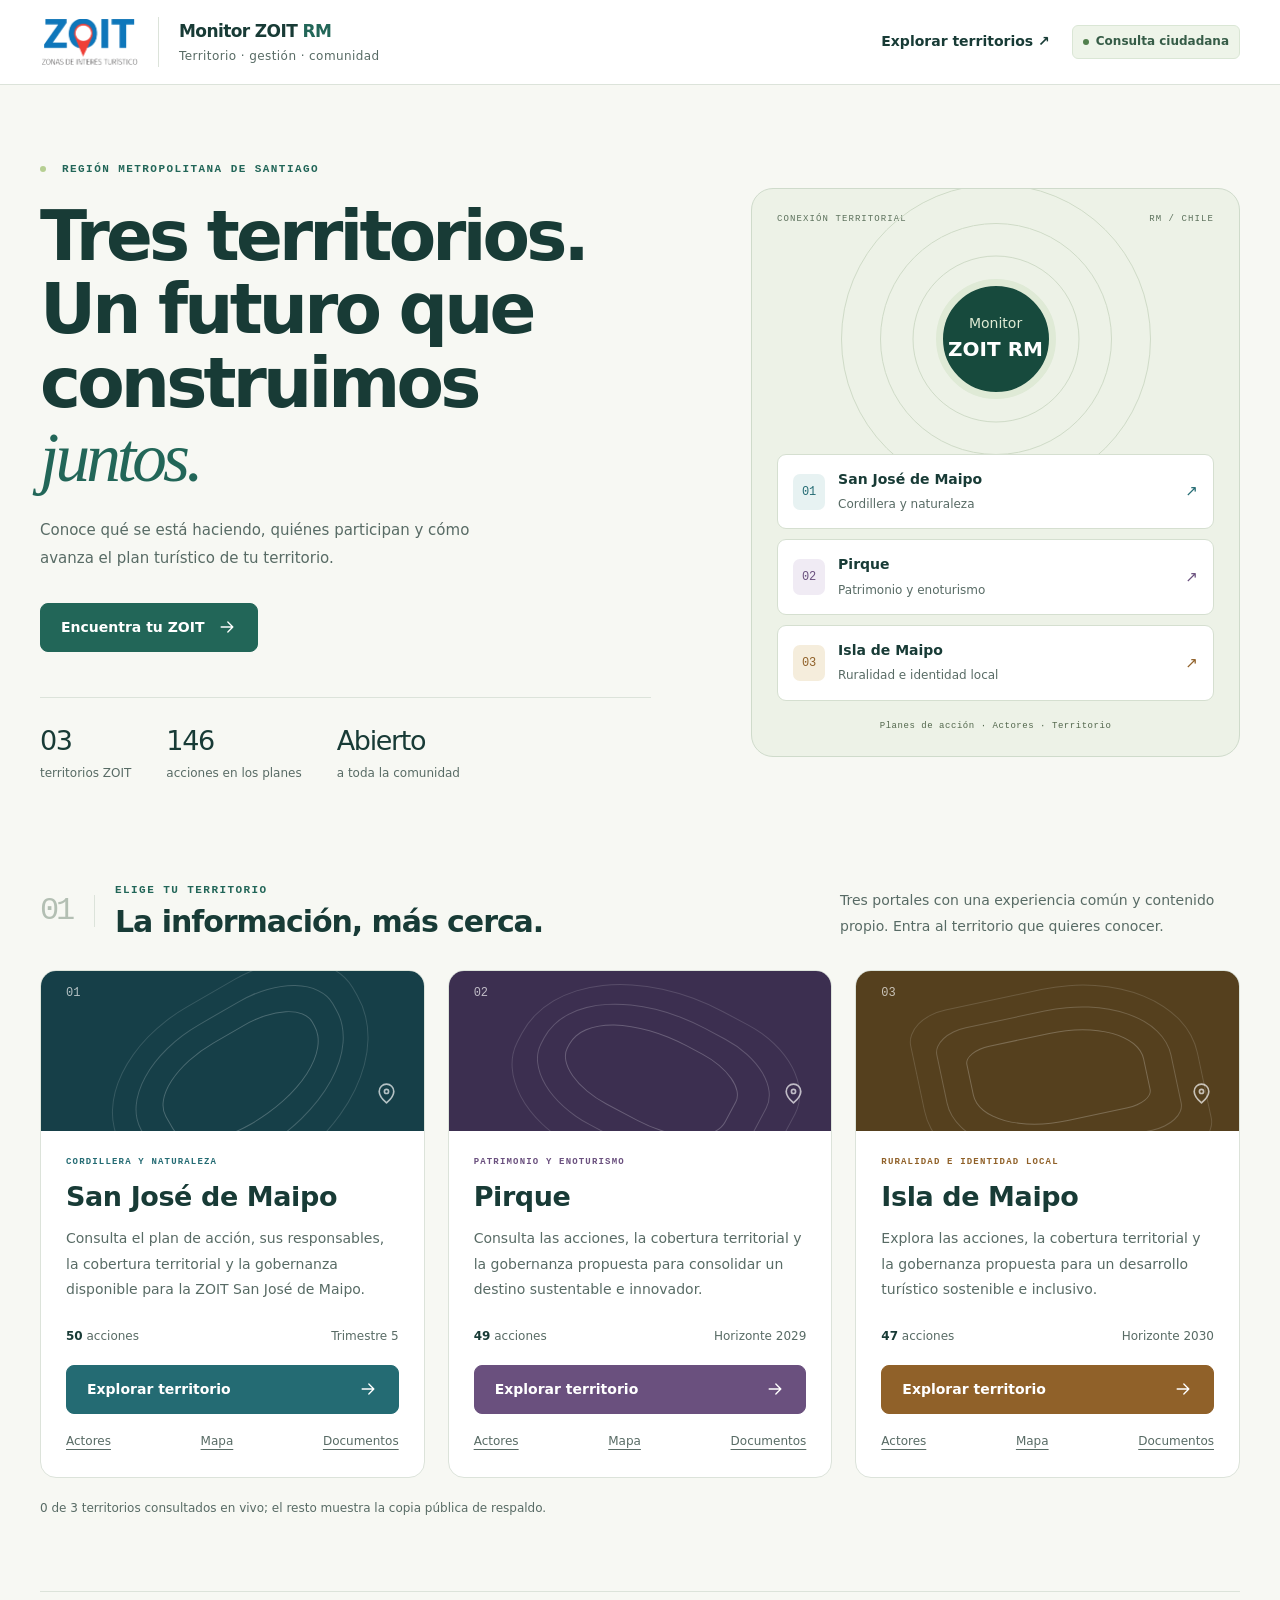
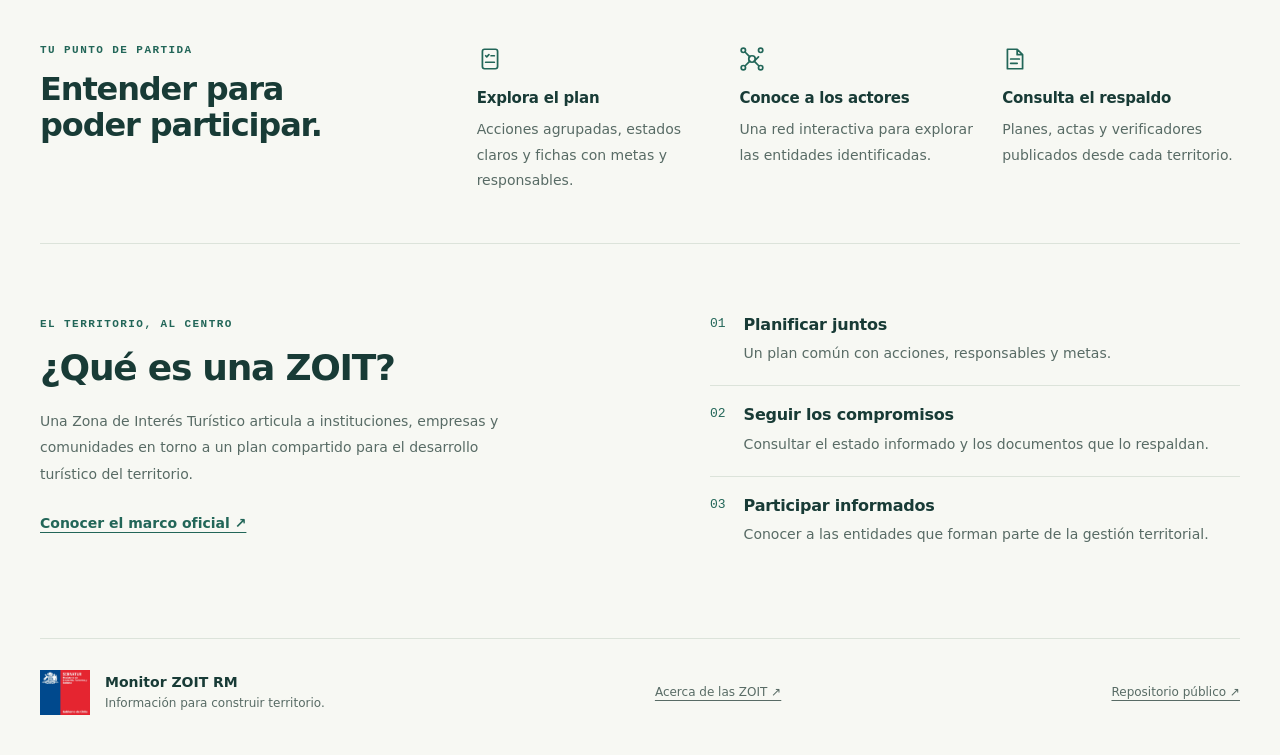
==== commit 18beb828: "feat: launch interactive territorial citizen portals" ====
--- a/index.html
+++ b/index.html
@@ -1 +1 @@
-<!doctype html><html lang="es"><head><meta charset="utf-8"><meta name="viewport" content="width=device-width,initial-scale=1"><title>Monitor ZOIT RM</title><meta name="description" content="Monitor ciudadano de los planes de acción ZOIT de San José de Maipo, Pirque e Isla de Maipo."><link rel="icon" href="./assets/logo-zoit.png"><link rel="stylesheet" href="./assets/site.css"></head><body><header class="site-header"><div class="header-inner"><a class="brand" href="./"><span class="brand-mark"><img src="./assets/logo-zoit.png" alt=""></span><span><strong>Monitor ZOIT RM</strong><small>Región Metropolitana</small></span></a><span class="public-label">Consulta pública</span></div></header><main><section class="directory-hero"><div><p class="kicker">Transparencia territorial</p><h1>Conoce el plan de acción de tu ZOIT</h1><p>Accede a las acciones, mapas, gobernanza y documentos disponibles para cada territorio.</p></div><img src="./assets/logo-sernatur.jpg" alt="SERNATUR, Ministerio de Economía, Fomento y Turismo, Gobierno de Chile"></section><section class="territory-grid" aria-label="Portales territoriales"><a class="territory-card card-1" href="./san-jose-de-maipo/"><span>ZOIT</span><h2>San José de Maipo</h2><p>Consulta el plan de acción, sus responsables, la cobertura territorial y la gobernanza disponible para la ZOIT San José de Maipo.</p><strong>Consultar portal →</strong></a><a class="territory-card card-2" href="./pirque/"><span>ZOIT</span><h2>Pirque</h2><p>Consulta las acciones, la cobertura territorial y la gobernanza propuesta para consolidar un destino sustentable e innovador.</p><strong>Consultar portal →</strong></a><a class="territory-card card-3" href="./isla-de-maipo/"><span>ZOIT</span><h2>Isla de Maipo</h2><p>Explora las acciones, la cobertura territorial y la gobernanza propuesta para un desarrollo turístico sostenible e inclusivo.</p><strong>Consultar portal →</strong></a></section><section class="directory-context"><div><p class="kicker">Información pública</p><h2>Tres territorios, una consulta clara</h2></div><div><p>Las Zonas de Interés Turístico son territorios con condiciones especiales para la actividad turística que requieren conservación y planificación integrada.</p><p>La administración está alojada fuera de GitHub Pages y protegida con autenticación. Cada portal consulta la última versión aprobada por el moderador y mantiene una copia estática de respaldo si la API no está disponible.</p></div></section></main><footer><span>Monitor ZOIT RM</span><a href="https://github.com/geofotodata/monitor_ZOIT_RM" target="_blank" rel="noreferrer">Repositorio público ↗</a><span>Datos sujetos a validación institucional</span></footer></body></html>+<!doctype html><html lang="es"><head><meta charset="utf-8"><meta name="viewport" content="width=device-width,initial-scale=1"><meta name="theme-color" content="#133e38"><title>Inicio · Monitor ZOIT RM</title><meta name="description" content="Explora los planes de acción ZOIT de la Región Metropolitana: acciones, actores, mapas y documentos publicados."><link rel="icon" href="./assets/logo-zoit.png"><link rel="stylesheet" href="./assets/site.css?v=20260908"><link rel="stylesheet" href="./assets/leaflet.css"></head><body data-directory="true"><a class="skip-link" href="#contenido">Saltar al contenido</a><header class="site-header"><div class="header-inner"><a class="brand" href="./" aria-label="Monitor ZOIT RM, inicio"><img src="./assets/logo-zoit.png" width="96" height="46" alt="ZOIT"><span><strong>Monitor ZOIT <b>RM</b></strong><small>Territorio · gestión · comunidad</small></span></a><div class="header-right"><a class="header-link" href="#territorios">Explorar territorios ↗</a><span class="public-label"><i></i> Consulta ciudadana</span></div></div></header><main id="contenido"><section class="directory-hero"><div class="directory-copy"><p class="kicker"><span class="live-dot"></span> REGIÓN METROPOLITANA DE SANTIAGO</p><h1>Tres territorios.<br>Un futuro que<br>construimos <em>juntos.</em></h1><p>Conoce qué se está haciendo, quiénes participan y cómo avanza el plan turístico de tu territorio.</p><a class="primary" href="#territorios">Encuentra tu ZOIT <svg class="icon" width="20" height="20" viewBox="0 0 24 24" fill="none" stroke="currentColor" stroke-width="1.6" stroke-linecap="round" stroke-linejoin="round" aria-hidden="true"><path d="M5 12h14m-6-6 6 6-6 6"/></svg></a><div class="directory-totals"><div><strong>03</strong><span>territorios ZOIT</span></div><div><strong id="regional-actions">146</strong><span>acciones en los planes</span></div><div><strong>Abierto</strong><span>a toda la comunidad</span></div></div></div><div class="regional-panel"><div class="panel-top"><span>CONEXIÓN TERRITORIAL</span><span>RM / CHILE</span></div><div class="regional-hub"><div class="hub-rings" aria-hidden="true"></div><span class="hub-label">Monitor<br><strong>ZOIT RM</strong></span></div><div class="regional-links"><a href="./san-jose-de-maipo/" class="regional-link region-1"><span class="region-index">01</span><span><strong>San José de Maipo</strong><small>Cordillera y naturaleza</small></span><span>↗</span></a><a href="./pirque/" class="regional-link region-2"><span class="region-index">02</span><span><strong>Pirque</strong><small>Patrimonio y enoturismo</small></span><span>↗</span></a><a href="./isla-de-maipo/" class="regional-link region-3"><span class="region-index">03</span><span><strong>Isla de Maipo</strong><small>Ruralidad e identidad local</small></span><span>↗</span></a></div><p>Planes de acción · Actores · Territorio</p></div></section><section class="section directory-selection" id="territorios"><div class="section-heading"><div class="section-title"><span class="section-number">01</span><div><p class="kicker">Elige tu territorio</p><h2>La información, más cerca.</h2></div></div><p>Tres portales con una experiencia común y contenido propio. Entra al territorio que quieres conocer.</p></div><div class="territory-grid"><article class="territory-card region-1" data-card="san-jose-de-maipo"><div class="territory-art art-1" aria-hidden="true"><div class="contour c1"></div><div class="contour c2"></div><div class="contour c3"></div><span>01</span><svg class="icon" width="20" height="20" viewBox="0 0 24 24" fill="none" stroke="currentColor" stroke-width="1.6" stroke-linecap="round" stroke-linejoin="round" aria-hidden="true"><path d="M19 10c0 5-7 11-7 11S5 15 5 10a7 7 0 1 1 14 0Z"/><circle cx="12" cy="10" r="2"/></svg></div><div class="territory-card-body"><p class="kicker">Cordillera y naturaleza</p><h3>San José de Maipo</h3><p>Consulta el plan de acción, sus responsables, la cobertura territorial y la gobernanza disponible para la ZOIT San José de Maipo.</p><div class="territory-metadata"><span><b data-territory-count>50</b> acciones</span><span>Trimestre 5</span></div><a class="primary" href="./san-jose-de-maipo/">Explorar territorio <svg class="icon" width="20" height="20" viewBox="0 0 24 24" fill="none" stroke="currentColor" stroke-width="1.6" stroke-linecap="round" stroke-linejoin="round" aria-hidden="true"><path d="M5 12h14m-6-6 6 6-6 6"/></svg></a><div class="territory-shortcuts"><a href="./san-jose-de-maipo/#gobernanza">Actores</a><a href="./san-jose-de-maipo/#mapa">Mapa</a><a href="./san-jose-de-maipo/#documentos">Documentos</a></div></div></article><article class="territory-card region-2" data-card="pirque"><div class="territory-art art-2" aria-hidden="true"><div class="contour c1"></div><div class="contour c2"></div><div class="contour c3"></div><span>02</span><svg class="icon" width="20" height="20" viewBox="0 0 24 24" fill="none" stroke="currentColor" stroke-width="1.6" stroke-linecap="round" stroke-linejoin="round" aria-hidden="true"><path d="M19 10c0 5-7 11-7 11S5 15 5 10a7 7 0 1 1 14 0Z"/><circle cx="12" cy="10" r="2"/></svg></div><div class="territory-card-body"><p class="kicker">Patrimonio y enoturismo</p><h3>Pirque</h3><p>Consulta las acciones, la cobertura territorial y la gobernanza propuesta para consolidar un destino sustentable e innovador.</p><div class="territory-metadata"><span><b data-territory-count>49</b> acciones</span><span>Horizonte 2029</span></div><a class="primary" href="./pirque/">Explorar territorio <svg class="icon" width="20" height="20" viewBox="0 0 24 24" fill="none" stroke="currentColor" stroke-width="1.6" stroke-linecap="round" stroke-linejoin="round" aria-hidden="true"><path d="M5 12h14m-6-6 6 6-6 6"/></svg></a><div class="territory-shortcuts"><a href="./pirque/#gobernanza">Actores</a><a href="./pirque/#mapa">Mapa</a><a href="./pirque/#documentos">Documentos</a></div></div></article><article class="territory-card region-3" data-card="isla-de-maipo"><div class="territory-art art-3" aria-hidden="true"><div class="contour c1"></div><div class="contour c2"></div><div class="contour c3"></div><span>03</span><svg class="icon" width="20" height="20" viewBox="0 0 24 24" fill="none" stroke="currentColor" stroke-width="1.6" stroke-linecap="round" stroke-linejoin="round" aria-hidden="true"><path d="M19 10c0 5-7 11-7 11S5 15 5 10a7 7 0 1 1 14 0Z"/><circle cx="12" cy="10" r="2"/></svg></div><div class="territory-card-body"><p class="kicker">Ruralidad e identidad local</p><h3>Isla de Maipo</h3><p>Explora las acciones, la cobertura territorial y la gobernanza propuesta para un desarrollo turístico sostenible e inclusivo.</p><div class="territory-metadata"><span><b data-territory-count>47</b> acciones</span><span>Horizonte 2030</span></div><a class="primary" href="./isla-de-maipo/">Explorar territorio <svg class="icon" width="20" height="20" viewBox="0 0 24 24" fill="none" stroke="currentColor" stroke-width="1.6" stroke-linecap="round" stroke-linejoin="round" aria-hidden="true"><path d="M5 12h14m-6-6 6 6-6 6"/></svg></a><div class="territory-shortcuts"><a href="./isla-de-maipo/#gobernanza">Actores</a><a href="./isla-de-maipo/#mapa">Mapa</a><a href="./isla-de-maipo/#documentos">Documentos</a></div></div></article></div><p id="directory-state" class="data-caption" role="status">Recuento de la copia pública de respaldo. Consultando publicaciones…</p></section><section class="section journey"><div><p class="kicker">Tu punto de partida</p><h2>Entender para<br>poder participar.</h2></div><div class="journey-grid"><article><svg class="icon" width="20" height="20" viewBox="0 0 24 24" fill="none" stroke="currentColor" stroke-width="1.6" stroke-linecap="round" stroke-linejoin="round" aria-hidden="true"><rect x="5" y="3" width="14" height="18" rx="2"/><path d="m8 9 1 1 2-2m2 1h3M8 15h8"/></svg><h3>Explora el plan</h3><p>Acciones agrupadas, estados claros y fichas con metas y responsables.</p></article><article><svg class="icon" width="20" height="20" viewBox="0 0 24 24" fill="none" stroke="currentColor" stroke-width="1.6" stroke-linecap="round" stroke-linejoin="round" aria-hidden="true"><circle cx="12" cy="12" r="3"/><circle cx="4" cy="4" r="2"/><circle cx="20" cy="4" r="2"/><circle cx="4" cy="20" r="2"/><circle cx="20" cy="20" r="2"/><path d="m6 6 4 4m4 4 4 4m-4-4 4-4M6 18l4-4"/></svg><h3>Conoce a los actores</h3><p>Una red interactiva para explorar las entidades identificadas.</p></article><article><svg class="icon" width="20" height="20" viewBox="0 0 24 24" fill="none" stroke="currentColor" stroke-width="1.6" stroke-linecap="round" stroke-linejoin="round" aria-hidden="true"><path d="M14 3H5v18h14V8Zm0 0v5h5M8 12h8m-8 4h6"/></svg><h3>Consulta el respaldo</h3><p>Planes, actas y verificadores publicados desde cada territorio.</p></article></div></section><section class="context-section section" id="contexto"><div><p class="kicker">El territorio, al centro</p><h2>¿Qué es una ZOIT?</h2><p>Una Zona de Interés Turístico articula a instituciones, empresas y comunidades en torno a un plan compartido para el desarrollo turístico del territorio.</p><a class="text-link" href="https://www.subturismo.gob.cl/desarrollo-de-destinos-y-gestion-territorial/zonas-de-interes-turistico/" target="_blank" rel="noreferrer">Conocer el marco oficial ↗</a></div><div class="context-steps"><article><span>01</span><div><h3>Planificar juntos</h3><p>Un plan común con acciones, responsables y metas.</p></div></article><article><span>02</span><div><h3>Seguir los compromisos</h3><p>Consultar el estado informado y los documentos que lo respaldan.</p></div></article><article><span>03</span><div><h3>Participar informados</h3><p>Conocer a las entidades que forman parte de la gestión territorial.</p></div></article></div></section></main><footer><div class="footer-brand"><img src="./assets/logo-sernatur.jpg" width="50" height="46" alt="SERNATUR · Gobierno de Chile"><div><strong>Monitor ZOIT RM</strong><span>Información para construir territorio.</span></div></div><a href="https://www.subturismo.gob.cl/desarrollo-de-destinos-y-gestion-territorial/zonas-de-interes-turistico/" target="_blank" rel="noreferrer">Acerca de las ZOIT ↗</a><a href="https://github.com/geofotodata/monitor_ZOIT_RM" target="_blank" rel="noreferrer">Repositorio público ↗</a></footer><script type="module" src="./assets/portal.js?v=20260908"></script></body></html>
--- a/assets/site.css
+++ b/assets/site.css
@@ -1,552 +1,53 @@
-:root {
-  --ink: #102f3b;
-  --muted: #526873;
-  --subtle: #71838b;
-  --territory: #096b73;
-  --territory-deep: #064851;
-  --territory-soft: #e2f2f3;
-  --territory-rgb: 9, 107, 115;
-  --paper: #f2f5f7;
-  --surface: #ffffff;
-  --surface-raised: #fbfdfe;
-  --line: #d5e0e5;
-  --line-strong: #b9c9d0;
-  --success: #176b46;
-  --warning: #8a5708;
-  --pending: #5a458f;
-  --neutral: #465a64;
-  --shadow-sm: 0 5px 18px rgba(18, 47, 59, .07);
-  --shadow-md: 0 18px 45px rgba(18, 47, 59, .11);
-  --radius-sm: 12px;
-  --radius-md: 18px;
-  --radius-lg: 26px;
-  --container: 1240px;
-  --header-offset: 126px;
-}
-
-body[data-territory="san-jose-de-maipo"] {
-  --territory: #087482;
-  --territory-deep: #064c57;
-  --territory-soft: #def3f5;
-  --territory-rgb: 8, 116, 130;
-}
-
-body[data-territory="pirque"] {
-  --territory: #5b4b91;
-  --territory-deep: #35285f;
-  --territory-soft: #eeeafd;
-  --territory-rgb: 91, 75, 145;
-}
-
-body[data-territory="isla-de-maipo"] {
-  --territory: #8b541a;
-  --territory-deep: #59350e;
-  --territory-soft: #f8eddd;
-  --territory-rgb: 139, 84, 26;
-}
-
-* { box-sizing: border-box; }
-html { scroll-behavior: smooth; }
-body {
-  margin: 0;
-  background: var(--paper);
-  color: var(--ink);
-  font: 400 1rem/1.62 Inter, ui-sans-serif, system-ui, -apple-system, BlinkMacSystemFont, "Segoe UI", sans-serif;
-  text-rendering: optimizeLegibility;
-}
-button, input, select { font: inherit; }
-button, a { -webkit-tap-highlight-color: transparent; }
-a { color: inherit; }
-h1, h2, h3, p { margin-top: 0; }
-
-.skip-link {
-  position: fixed;
-  z-index: 2000;
-  top: 10px;
-  left: 10px;
-  padding: 10px 14px;
-  border-radius: 10px;
-  background: var(--ink);
-  color: #fff;
-  transform: translateY(-160%);
-}
-.skip-link:focus { transform: translateY(0); }
-
-:focus-visible {
-  outline: 3px solid rgba(var(--territory-rgb), .32);
-  outline-offset: 3px;
-}
-
-.site-header {
-  position: sticky;
-  z-index: 1000;
-  top: 0;
-  border-bottom: 1px solid rgba(16, 47, 59, .12);
-  background: rgba(255, 255, 255, .96);
-  box-shadow: 0 8px 26px rgba(16, 47, 59, .05);
-  backdrop-filter: blur(18px);
-}
-.header-inner,
-.section-nav {
-  width: min(var(--container), calc(100% - 48px));
-  margin-inline: auto;
-}
-.header-inner {
-  display: flex;
-  min-height: 74px;
-  align-items: center;
-  justify-content: space-between;
-  gap: 24px;
-}
-.brand {
-  display: flex;
-  min-width: 0;
-  align-items: center;
-  gap: 13px;
-  color: var(--ink);
-  text-decoration: none;
-}
-.brand-mark {
-  display: grid;
-  width: 94px;
-  height: 48px;
-  flex: 0 0 auto;
-  place-items: center;
-  border: 1px solid var(--line);
-  border-radius: 12px;
-  background: #fff;
-}
-.brand img { display: block; width: 82px; height: 40px; object-fit: contain; }
-.brand span:not(.brand-mark), .brand strong, .brand small { display: block; min-width: 0; }
-.brand strong { font-size: .96rem; letter-spacing: -.01em; }
-.brand small { margin-top: 1px; overflow: hidden; color: var(--muted); font-size: .79rem; text-overflow: ellipsis; white-space: nowrap; }
-.all-territories {
-  display: inline-flex;
-  min-height: 40px;
-  align-items: center;
-  gap: 8px;
-  padding: 8px 14px;
-  border: 1px solid var(--line);
-  border-radius: 999px;
-  background: var(--surface);
-  color: var(--territory-deep);
-  font-size: .86rem;
-  font-weight: 750;
-  text-decoration: none;
-}
-.all-territories:hover { border-color: var(--territory); background: var(--territory-soft); }
-.section-nav {
-  display: flex;
-  min-height: 48px;
-  align-items: stretch;
-  gap: 5px;
-}
-.section-nav a {
-  position: relative;
-  display: flex;
-  align-items: center;
-  padding: 0 14px;
-  color: var(--muted);
-  font-size: .88rem;
-  font-weight: 700;
-  text-decoration: none;
-}
-.section-nav a::after {
-  position: absolute;
-  right: 14px;
-  bottom: 0;
-  left: 14px;
-  height: 3px;
-  border-radius: 3px 3px 0 0;
-  background: var(--territory);
-  content: "";
-  opacity: 0;
-  transform: scaleX(.55);
-  transition: opacity .18s ease, transform .18s ease;
-}
-.section-nav a:hover,
-.section-nav a.active { color: var(--territory-deep); }
-.section-nav a.active::after { opacity: 1; transform: scaleX(1); }
-
-.hero,
-.overview,
-.section,
-.directory-hero,
-.territory-grid,
-.directory-context,
-footer {
-  width: min(var(--container), calc(100% - 48px));
-  margin-inline: auto;
-}
-
-.hero {
-  display: grid;
-  grid-template-columns: minmax(0, 1fr) 340px;
-  gap: 42px;
-  align-items: center;
-  padding: 46px 0 30px;
-}
-.hero-copy { max-width: 760px; }
-.kicker {
-  margin: 0;
-  color: var(--territory);
-  font-size: .79rem;
-  font-weight: 850;
-  letter-spacing: .11em;
-  text-transform: uppercase;
-}
-.hero h1,
-.section h2,
-.overview h2,
-.directory-hero h1,
-.directory-context h2 {
-  margin: 10px 0 14px;
-  font-family: Georgia, "Times New Roman", serif;
-  font-size: clamp(2.9rem, 5.8vw, 5.2rem);
-  font-weight: 500;
-  line-height: 1;
-  letter-spacing: -.045em;
-}
-.hero-copy > p:not(.kicker),
-.directory-hero > div > p:not(.kicker) {
-  max-width: 720px;
-  margin-bottom: 0;
-  color: var(--muted);
-  font-size: 1.08rem;
-  line-height: 1.72;
-}
-.hero-actions { display: flex; flex-wrap: wrap; gap: 10px; margin-top: 22px; }
-.primary,
-.secondary {
-  display: inline-flex;
-  min-height: 46px;
-  align-items: center;
-  justify-content: center;
-  gap: 14px;
-  padding: 11px 17px;
-  border: 1px solid var(--territory-deep);
-  border-radius: 999px;
-  font-size: .9rem;
-  font-weight: 800;
-  text-decoration: none;
-  transition: transform .18s ease, box-shadow .18s ease, background .18s ease;
-}
-.primary { background: var(--territory-deep); box-shadow: 0 10px 24px rgba(var(--territory-rgb), .2); color: #fff; }
-.secondary { border-color: var(--line-strong); background: var(--surface); color: var(--territory-deep); }
-.primary:hover, .secondary:hover { transform: translateY(-2px); }
-.period-card {
-  position: relative;
-  overflow: hidden;
-  padding: 25px;
-  border-radius: var(--radius-lg);
-  background: linear-gradient(145deg, var(--territory-deep), var(--territory));
-  box-shadow: var(--shadow-md);
-  color: #fff;
-}
-.period-card::after {
-  position: absolute;
-  right: -44px;
-  bottom: -76px;
-  width: 180px;
-  height: 180px;
-  border: 28px solid rgba(255, 255, 255, .08);
-  border-radius: 50%;
-  content: "";
-}
-.period-card > * { position: relative; z-index: 1; }
-.period-card > span { color: rgba(255, 255, 255, .75); font-size: .8rem; font-weight: 750; }
-.period-card > strong { display: block; margin: 13px 0 3px; font-family: Georgia, serif; font-size: 2rem; font-weight: 500; line-height: 1.1; }
-.period-card p { margin-bottom: 22px; color: rgba(255, 255, 255, .88); }
-.period-card small { display: flex; align-items: flex-start; gap: 8px; color: rgba(255, 255, 255, .8); font-size: .79rem; }
-.period-card small i { width: 7px; height: 7px; flex: 0 0 auto; margin-top: 6px; border-radius: 50%; background: #9ee8c8; box-shadow: 0 0 0 4px rgba(158, 232, 200, .14); }
-
-.overview {
-  padding: 24px;
-  scroll-margin-top: var(--header-offset);
-  border: 1px solid var(--line);
-  border-radius: var(--radius-lg);
-  background: var(--surface);
-  box-shadow: var(--shadow-sm);
-}
-.overview-heading,
-.section-heading {
-  display: grid;
-  grid-template-columns: minmax(0, 1fr) minmax(280px, .72fr);
-  gap: 50px;
-  align-items: end;
-}
-.overview-heading { margin-bottom: 20px; }
-.overview h2,
-.section h2,
-.directory-context h2 { font-size: clamp(2.1rem, 4vw, 3.5rem); }
-.overview-heading > p,
-.section-heading > p {
-  margin: 0;
-  color: var(--muted);
-  font-size: .96rem;
-  line-height: 1.7;
-}
-.summary { display: grid; grid-template-columns: 1.12fr repeat(4, 1fr); gap: 10px; }
-.metric-card {
-  position: relative;
-  min-width: 0;
-  min-height: 144px;
-  padding: 18px;
-  overflow: hidden;
-  border: 1px solid var(--line);
-  border-radius: var(--radius-md);
-  background: var(--surface-raised);
-  color: var(--ink);
-  text-align: left;
-}
-button.metric-card { cursor: pointer; }
-.metric-card > span,
-.metric-card > small { display: block; color: var(--muted); font-size: .79rem; }
-.metric-card > span { min-height: 38px; font-weight: 750; }
-.metric-card > strong { display: block; margin: 7px 0 3px; font-family: Georgia, serif; font-size: 2.35rem; font-weight: 500; line-height: 1; }
-.metric-card small { display: flex; align-items: center; justify-content: space-between; gap: 6px; }
-.metric-card small b { color: var(--territory); font-size: 1rem; }
-button.metric-card:hover { border-color: rgba(var(--territory-rgb), .55); box-shadow: var(--shadow-sm); transform: translateY(-2px); }
-button.metric-card.is-selected { border-color: var(--territory); background: var(--territory-soft); box-shadow: inset 0 0 0 1px var(--territory); }
-.metric-total { border-color: var(--territory-deep); background: var(--territory-deep); color: #fff; }
-.metric-total > span, .metric-total > small { color: rgba(255, 255, 255, .76); }
-.metric-done::before, .metric-doing::before, .metric-pending::before, .metric-untracked::before {
-  position: absolute;
-  top: 0;
-  right: 0;
-  left: 0;
-  height: 4px;
-  content: "";
-}
-.metric-done::before { background: var(--success); }
-.metric-doing::before { background: #d18a16; }
-.metric-pending::before { background: var(--pending); }
-.metric-untracked::before { background: var(--neutral); }
-.status-distribution { margin-top: 18px; padding-top: 18px; border-top: 1px solid var(--line); }
-.distribution-copy { display: flex; align-items: baseline; justify-content: space-between; gap: 20px; margin-bottom: 10px; }
-.distribution-copy strong { font-size: .9rem; }
-.distribution-copy span { color: var(--muted); font-size: .79rem; }
-.distribution-track { display: flex; height: 13px; overflow: hidden; border-radius: 999px; background: #e8eef1; }
-.distribution-track .segment { min-width: 5px; border: 0; cursor: pointer; }
-.segment.done, .distribution-legend i.done { background: var(--success); }
-.segment.doing, .distribution-legend i.doing { background: #d18a16; }
-.segment.pending, .distribution-legend i.pending { background: var(--pending); }
-.segment.untracked, .distribution-legend i.untracked { background: var(--neutral); }
-.distribution-track .segment:hover, .distribution-track .segment:focus-visible { filter: brightness(1.22); }
-.distribution-legend { display: flex; flex-wrap: wrap; gap: 8px 18px; margin-top: 12px; }
-.distribution-legend button { display: inline-flex; align-items: center; gap: 7px; padding: 4px 0; border: 0; background: transparent; color: var(--muted); cursor: pointer; font-size: .8rem; }
-.distribution-legend button.is-selected { color: var(--ink); font-weight: 800; }
-.distribution-legend i { width: 9px; height: 9px; border-radius: 50%; }
-.distribution-legend strong { color: var(--ink); }
-
-.section {
-  padding: 68px 0;
-  scroll-margin-top: var(--header-offset);
-  border-top: 1px solid var(--line);
-}
-.section-heading { margin-bottom: 28px; }
-.filters {
-  position: sticky;
-  z-index: 20;
-  top: var(--header-offset);
-  display: grid;
-  grid-template-columns: minmax(260px, 1.35fr) minmax(180px, .72fr) minmax(210px, .9fr) auto;
-  gap: 11px;
-  padding: 15px;
-  border: 1px solid var(--line);
-  border-radius: var(--radius-md);
-  background: rgba(255, 255, 255, .97);
-  box-shadow: 0 12px 32px rgba(16, 47, 59, .09);
-  backdrop-filter: blur(12px);
-}
-label span { display: block; margin-bottom: 5px; color: var(--muted); font-size: .78rem; font-weight: 800; }
-input, select, .filters button {
-  width: 100%;
-  min-height: 46px;
-  padding: 9px 12px;
-  border: 1px solid var(--line-strong);
-  border-radius: 11px;
-  background: #fff;
-  color: var(--ink);
-  font-size: .92rem;
-}
-input::placeholder { color: #758890; opacity: 1; }
-input:focus, select:focus { border-color: var(--territory); outline: 3px solid rgba(var(--territory-rgb), .15); }
-.filters button { align-self: end; width: auto; background: var(--territory-deep); color: #fff; cursor: pointer; font-weight: 800; }
-.filters button:hover { background: var(--territory); }
-.results-row { display: flex; align-items: center; justify-content: space-between; gap: 20px; margin: 22px 2px 14px; }
-.results { margin: 0; color: var(--muted); font-size: .9rem; }
-.results strong { color: var(--ink); }
-.results-hint { margin: 0; color: var(--subtle); font-size: .79rem; }
-
-.action-grid { display: grid; grid-template-columns: repeat(3, minmax(0, 1fr)); gap: 14px; }
-.action-card {
-  overflow: hidden;
-  border: 1px solid var(--line);
-  border-radius: var(--radius-md);
-  background: var(--surface);
-  box-shadow: 0 3px 12px rgba(16, 47, 59, .04);
-  transition: border-color .18s ease, box-shadow .18s ease, transform .18s ease;
-}
-.action-card:hover { border-color: rgba(var(--territory-rgb), .48); box-shadow: var(--shadow-sm); transform: translateY(-2px); }
-.action-card[open] { border-color: var(--territory); box-shadow: var(--shadow-md); transform: none; }
-.action-card summary { display: flex; min-height: 300px; flex-direction: column; padding: 20px; cursor: pointer; list-style: none; }
-.action-card summary::-webkit-details-marker { display: none; }
-.card-top { display: flex; align-items: center; justify-content: space-between; gap: 10px; }
-.action-number { color: var(--subtle); font-size: .78rem; font-weight: 750; }
-.status { display: inline-flex; justify-self: start; padding: 5px 9px; border-radius: 999px; font-size: .75rem; font-weight: 850; line-height: 1.25; }
-.status.done { background: #dcf3e7; color: #12583a; }
-.status.doing { background: #fff0ce; color: #744708; }
-.status.pending { background: #ece8fb; color: #463274; }
-.status.untracked { background: #e7ecee; color: #354a54; }
-.action-card h3 { margin: 18px 0 12px; font-family: Georgia, serif; font-size: 1.3rem; font-weight: 500; line-height: 1.28; letter-spacing: -.015em; }
-.action-line { margin: 0; color: var(--muted); font-size: .82rem; }
-.action-progress { margin-top: auto; padding-top: 24px; }
-.action-progress > div:first-child { display: flex; align-items: center; justify-content: space-between; gap: 12px; }
-.action-progress strong { font-size: .85rem; }
-.action-progress span { color: var(--territory); font-size: 1.05rem; font-weight: 700; transition: transform .18s ease; }
-.action-card[open] .action-progress span { transform: rotate(45deg); }
-.progress-track { height: 7px; margin-top: 9px; overflow: hidden; border-radius: 999px; background: #e5ecef; }
-.progress-track i { display: block; height: 100%; border-radius: inherit; background: var(--territory); }
-.progress-track.is-empty i { width: 32%; background: repeating-linear-gradient(135deg, #aab8be 0 4px, #d6dfe3 4px 8px); }
-.action-detail { padding: 0 20px 20px; border-top: 1px solid var(--line); background: #fbfcfd; }
-.action-detail dl { margin: 0; }
-.action-detail dl div { padding: 13px 0; border-bottom: 1px solid #e6edf0; }
-.action-detail dt { color: var(--subtle); font-size: .72rem; font-weight: 850; letter-spacing: .05em; text-transform: uppercase; }
-.action-detail dd { margin: 4px 0 0; font-size: .92rem; overflow-wrap: anywhere; }
-.note { margin: 14px 0 0; padding: 13px; border-left: 3px solid var(--territory); border-radius: 8px; background: var(--territory-soft); font-size: .88rem; }
-.empty { grid-column: 1 / -1; padding: 44px 24px; border: 1px dashed var(--line-strong); border-radius: var(--radius-md); background: rgba(255, 255, 255, .55); text-align: center; }
-.empty p { margin-bottom: 0; color: var(--muted); }
-.pagination { display: flex; align-items: center; justify-content: center; gap: 16px; margin-top: 28px; }
-.pagination button { min-height: 42px; padding: 8px 13px; border: 1px solid var(--line); border-radius: 10px; background: #fff; color: var(--ink); cursor: pointer; font-weight: 700; }
-.pagination button:hover:not(:disabled) { border-color: var(--territory); color: var(--territory-deep); }
-.pagination button:disabled { cursor: not-allowed; opacity: .45; }
-.pagination span { color: var(--muted); font-size: .85rem; }
-
-.map-layout { display: grid; grid-template-columns: minmax(0, 1fr) 310px; gap: 15px; }
-.map-layout #map { min-height: 560px; overflow: hidden; border: 1px solid var(--line); border-radius: var(--radius-lg); background: #dfe9ed; box-shadow: var(--shadow-sm); }
-#map .leaflet-tile-pane { filter: saturate(.65) contrast(.94) brightness(1.04); }
-#map .leaflet-control-zoom a { color: var(--ink); }
-.leaflet-control-layers { border: 1px solid var(--line) !important; border-radius: 10px !important; box-shadow: var(--shadow-sm) !important; font: 500 .82rem/1.4 Inter, ui-sans-serif, system-ui, sans-serif; }
-.leaflet-tooltip { border: 0 !important; border-radius: 9px !important; box-shadow: var(--shadow-sm) !important; color: var(--ink) !important; font-weight: 750; }
-.map-note { display: flex; min-height: 240px; flex-direction: column; gap: 10px; padding: 23px; border-radius: var(--radius-lg); background: linear-gradient(155deg, var(--territory-deep), var(--territory)); color: #fff; }
-.map-note strong { font-size: 1.2rem; }
-.map-note span, .map-note small { color: rgba(255, 255, 255, .78); overflow-wrap: anywhere; }
-.map-note p { margin: auto 0 0; color: rgba(255, 255, 255, .84); font-size: .83rem; }
-.map-error { padding: 30px; }
-
-.stats { display: grid; grid-template-columns: repeat(4, minmax(0, 1fr)); gap: 11px; }
-.stats article { min-height: 148px; padding: 19px; border: 1px solid var(--line); border-radius: var(--radius-md); background: var(--surface); }
-.stats span, .stats small { display: block; color: var(--muted); font-size: .78rem; }
-.stats strong { display: block; margin: 11px 0 8px; font-family: Georgia, serif; font-size: 1.85rem; font-weight: 500; line-height: 1.1; }
-.governance-layout { display: grid; grid-template-columns: minmax(0, 1fr) 330px; gap: 27px; margin-top: 30px; }
-.governance-layout h3 { margin-bottom: 16px; font-family: Georgia, serif; font-size: 1.7rem; font-weight: 500; }
-.entity-list { display: grid; grid-template-columns: repeat(2, minmax(0, 1fr)); gap: 9px; }
-.entity-list article { display: flex; min-width: 0; justify-content: space-between; gap: 14px; padding: 13px; border: 1px solid var(--line); border-radius: var(--radius-sm); background: var(--surface); }
-.entity-list strong { font-size: .86rem; }
-.entity-list span { color: var(--muted); font-size: .75rem; text-align: right; }
-.governance-layout > aside { align-self: start; padding: 21px; border-left: 4px solid var(--territory); border-radius: var(--radius-md); background: var(--territory-soft); }
-.governance-layout > aside p { margin: 9px 0 0; color: var(--muted); font-size: .85rem; }
-.document-list { display: grid; grid-template-columns: repeat(3, minmax(0, 1fr)); gap: 11px; }
-.document-card { display: grid; min-height: 170px; align-content: start; gap: 8px; padding: 21px; border: 1px solid var(--line); border-radius: var(--radius-md); background: var(--surface); text-decoration: none; transition: transform .18s ease, box-shadow .18s ease; }
-.document-card:hover { box-shadow: var(--shadow-sm); transform: translateY(-2px); }
-.document-card span { color: var(--subtle); font-size: .74rem; font-weight: 850; letter-spacing: .06em; text-transform: uppercase; }
-.document-card strong { font-size: 1rem; }
-.document-card small { margin-top: auto; color: var(--muted); }
-.primary-document { border-color: var(--territory-deep); background: var(--territory-deep); color: #fff; }
-.primary-document span, .primary-document small { color: rgba(255, 255, 255, .76); }
-.context-grid { display: grid; grid-template-columns: repeat(4, minmax(0, 1fr)); gap: 11px; }
-.context-grid article { min-height: 225px; padding: 21px; border: 1px solid var(--line); border-radius: var(--radius-md); background: var(--surface); }
-.context-grid span { color: var(--territory); font-family: Georgia, serif; font-size: 1.65rem; }
-.context-grid h3 { margin: 32px 0 9px; font-family: Georgia, serif; font-size: 1.25rem; font-weight: 500; }
-.context-grid p { margin-bottom: 0; color: var(--muted); font-size: .88rem; }
-.official { margin: 22px 0 0; }
-.official a { color: var(--territory-deep); font-weight: 800; }
-
-footer { display: flex; align-items: center; justify-content: space-between; gap: 20px; padding: 30px 0 42px; color: var(--muted); font-size: .82rem; }
-footer div, footer strong, footer span { display: block; }
-footer strong { color: var(--ink); }
-footer a { color: var(--territory-deep); font-weight: 800; }
-
-.public-label { padding: 8px 13px; border-radius: 999px; background: var(--territory-soft); color: var(--territory-deep); font-size: .8rem; font-weight: 800; }
-.directory-hero { display: grid; grid-template-columns: 1.2fr .8fr; gap: 70px; align-items: center; padding: 72px 0 54px; }
-.directory-hero img { justify-self: end; width: min(350px, 100%); max-height: 220px; object-fit: contain; }
-.territory-grid { display: grid; grid-template-columns: repeat(3, minmax(0, 1fr)); gap: 14px; padding-bottom: 66px; }
-.territory-card { display: flex; min-height: 360px; flex-direction: column; padding: 26px; border-radius: var(--radius-lg); box-shadow: var(--shadow-md); color: #fff; text-decoration: none; transition: transform .18s ease; }
-.card-1 { background: linear-gradient(145deg, #064c57, #087482); }
-.card-2 { background: linear-gradient(145deg, #35285f, #6758a1); }
-.card-3 { background: linear-gradient(145deg, #59350e, #9a6427); }
-.territory-card > span { font-size: .76rem; font-weight: 850; letter-spacing: .12em; }
-.territory-card h2 { margin: 34px 0 14px; font-family: Georgia, serif; font-size: 2.3rem; font-weight: 500; line-height: 1.03; }
-.territory-card p { color: rgba(255, 255, 255, .82); }
-.territory-card strong { margin-top: auto; }
-.territory-card:hover { transform: translateY(-4px); }
-.directory-context { display: grid; grid-template-columns: 1fr 1fr; gap: 64px; padding: 64px 0; border-top: 1px solid var(--line); }
-.directory-context p { color: var(--muted); font-size: 1.02rem; line-height: 1.75; }
-
-@media (max-width: 1080px) {
-  .summary { grid-template-columns: repeat(3, 1fr); }
-  .metric-total { grid-row: span 2; }
-  .action-grid, .territory-grid { grid-template-columns: repeat(2, minmax(0, 1fr)); }
-  .stats, .context-grid { grid-template-columns: repeat(2, minmax(0, 1fr)); }
-  .map-layout, .governance-layout { grid-template-columns: 1fr; }
-  .map-note { min-height: 180px; }
-  .document-list { grid-template-columns: repeat(2, minmax(0, 1fr)); }
-  .filters { grid-template-columns: 1.25fr .75fr .9fr; }
-  .filters button { grid-column: 1 / -1; width: 100%; }
-}
-
-@media (max-width: 760px) {
-  :root { --header-offset: 116px; }
-  .header-inner, .section-nav, .hero, .overview, .section, .directory-hero, .territory-grid, .directory-context, footer { width: min(100% - 28px, var(--container)); }
-  .header-inner { min-height: 66px; }
-  .brand-mark { width: 76px; height: 42px; }
-  .brand img { width: 67px; height: 34px; }
-  .brand strong { font-size: .88rem; }
-  .all-territories { min-height: 38px; padding: 7px 11px; font-size: .78rem; }
-  .section-nav { overflow-x: auto; scrollbar-width: none; }
-  .section-nav::-webkit-scrollbar { display: none; }
-  .section-nav a { flex: 0 0 auto; padding: 0 11px; font-size: .81rem; }
-  .hero { grid-template-columns: 1fr; gap: 22px; padding: 34px 0 24px; }
-  .hero h1, .directory-hero h1 { font-size: clamp(2.65rem, 13vw, 4.2rem); }
-  .period-card { max-width: 540px; }
-  .overview { width: calc(100% - 20px); padding: 18px; border-radius: 21px; }
-  .overview-heading, .section-heading, .directory-hero, .directory-context { grid-template-columns: 1fr; gap: 14px; }
-  .summary { grid-template-columns: repeat(2, minmax(0, 1fr)); }
-  .metric-total { grid-column: 1 / -1; grid-row: auto; min-height: 120px; }
-  .metric-card { min-height: 132px; }
-  .distribution-copy { align-items: flex-start; flex-direction: column; gap: 2px; }
-  .section { padding: 50px 0; }
-  .filters { position: relative; top: auto; grid-template-columns: 1fr; }
-  .filters button { grid-column: auto; }
-  .action-grid, .stats, .entity-list, .document-list, .context-grid, .territory-grid { grid-template-columns: 1fr; }
-  .action-card summary { min-height: 0; }
-  .action-progress { margin-top: 22px; }
-  .map-layout #map { min-height: 430px; border-radius: 20px; }
-  .results-hint { display: none; }
-  .directory-hero { padding: 50px 0; }
-  .directory-hero img { display: none; }
-  .territory-card { min-height: 290px; }
-  footer { align-items: flex-start; flex-direction: column; }
-}
-
-@media (max-width: 430px) {
-  .brand span:not(.brand-mark) { max-width: 132px; }
-  .brand strong { font-size: .82rem; }
-  .all-territories span { display: none; }
-  .hero-actions { display: grid; grid-template-columns: 1fr; }
-  .primary, .secondary { width: 100%; }
-  .overview { width: calc(100% - 16px); }
-  .summary { gap: 8px; }
-  .metric-card { min-height: 126px; padding: 15px; }
-  .metric-card > strong { font-size: 2.05rem; }
-  .distribution-legend { display: grid; grid-template-columns: 1fr 1fr; }
-  .map-layout #map { min-height: 360px; }
-  .pagination { gap: 8px; }
-  .pagination button { padding: 8px 9px; font-size: .78rem; }
-}
-
-@media (prefers-reduced-motion: reduce) {
-  html { scroll-behavior: auto; }
-  *, *::before, *::after { scroll-behavior: auto !important; transition: none !important; }
-}
+/* Cambio UI · Monitor ZOIT RM / citizen design system */
+:root{--ink:#183b36;--muted:#586b65;--territory:#226658;--deep:#143e36;--soft:#e8f1e9;--paper:#f7f8f3;--surface:#fff;--line:#dce3da;--done:#287052;--doing:#366d9c;--pending:#8a5615;--untracked:#66716e;--container:1320px;--radius:20px;--shadow:0 12px 36px #183b3609}
+body[data-territory="san-jose-de-maipo"],.region-1{--territory:#246b73;--deep:#163f48;--soft:#e7f2f2}
+body[data-territory="pirque"],.region-2{--territory:#6a507e;--deep:#3c2f50;--soft:#f0ebf4}
+body[data-territory="isla-de-maipo"],.region-3{--territory:#906129;--deep:#55401e;--soft:#f5eddc}
+*{box-sizing:border-box}
+html{scroll-behavior:smooth;scroll-padding-top:145px}
+body{margin:0;background:var(--paper);color:var(--ink);font:400 15px/1.65 "Segoe UI",system-ui,-apple-system,BlinkMacSystemFont,sans-serif;-webkit-font-smoothing:antialiased}
+h1,h2,h3,p{margin:0}h1,h2,h3{line-height:1.15;letter-spacing:-.035em}h3{letter-spacing:-.015em}
+button,input,select{font:inherit}button,a,input,select,summary{-webkit-tap-highlight-color:transparent}button{cursor:pointer;color:inherit}a{color:inherit}button:disabled{cursor:default;opacity:.45}button:focus-visible,a:focus-visible,summary:focus-visible,input:focus-visible,select:focus-visible,[tabindex]:focus-visible{outline:3px solid #1e80ac;outline-offset:4px}
+button{border:0}input,select{max-width:100%;min-width:0}img{max-width:100%;display:block}button svg{flex-shrink:0}a{text-underline-offset:4px}::selection{background:#d6e7d3} [hidden]{display:none!important}
+.sr-only{position:absolute;width:1px;height:1px;padding:0;margin:-1px;overflow:hidden;clip:rect(0,0,0,0);white-space:nowrap;border:0}
+.skip-link{position:fixed;left:12px;top:-100px;z-index:3000;background:white;padding:12px 20px;border-radius:8px}.skip-link:focus{top:12px}
+.icon{vertical-align:middle;flex-shrink:0}
+.kicker{font:600 11px/1.5 ui-monospace,SFMono-Regular,Consolas,monospace;letter-spacing:.13em;text-transform:uppercase;color:var(--territory)}
+.section,.hero,.directory-hero,footer,.header-inner,.section-nav{width:min(calc(100% - 80px),var(--container));margin-inline:auto}
+.section{padding-block:72px;scroll-margin-top:8px}
+.site-header{position:sticky;top:0;z-index:100;background:#fffffff5;backdrop-filter:blur(16px);border-bottom:1px solid var(--line)}
+.header-inner{height:84px;display:flex;align-items:center;justify-content:space-between;gap:20px}
+.brand{display:flex;align-items:center;gap:20px;text-decoration:none}.brand img{width:98px;height:49px;object-fit:contain}.brand>span{border-left:1px solid var(--line);padding-left:20px}.brand strong{font-size:17px;font-weight:650;letter-spacing:-.035em}.brand b{color:var(--territory);font-weight:650}.brand small{display:block;color:var(--muted);font-size:12px;letter-spacing:.035em;margin-top:2px}
+.header-right{display:flex;align-items:center;gap:22px}.public-label{display:flex;align-items:center;gap:7px;font-size:12px;font-weight:650;color:#365c47;background:#eef4e9;padding:6px 10px;border:1px solid #dae6d5;border-radius:6px}.public-label i,.live-dot{display:inline-block;width:6px;height:6px;border-radius:50%;background:#517f4d}.header-link{font-size:14px;text-decoration:none;font-weight:600}.territory-switch select{background:var(--paper);border:1px solid var(--line);border-radius:8px;padding:9px 36px 9px 14px;min-height:44px;color:var(--ink);font-weight:600}
+.section-nav{display:flex;align-items:center;gap:30px;min-height:52px;overflow:auto;scrollbar-width:thin}.section-nav a{display:flex;align-items:center;gap:8px;white-space:nowrap;align-self:stretch;padding:14px 0 12px;color:var(--muted);font-size:14px;font-weight:600;text-decoration:none;border-bottom:3px solid transparent;transition:color .2s,border-color .2s}.section-nav a:hover,.section-nav a[aria-current]{color:var(--territory);border-color:var(--territory)}
+.primary,.secondary{display:inline-flex;align-items:center;justify-content:center;gap:12px;padding:12px 20px;min-height:46px;border-radius:8px;text-decoration:none;font-size:14px;font-weight:650;transition:background .2s,transform .2s,box-shadow .2s}.primary{background:var(--territory);color:white;border:1px solid var(--territory)}.primary:hover{background:var(--deep);transform:translateY(-2px);box-shadow:0 6px 16px #133e3815}.secondary{background:white;color:var(--ink);border:1px solid var(--line)}.secondary:hover{background:var(--soft);border-color:var(--territory)}.text-link{display:inline-block;color:var(--territory);font-weight:650;font-size:14px;margin-top:24px}
+.hero{display:grid;grid-template-columns:1.45fr 1fr;gap:80px;padding:56px;margin-top:32px;border-radius:24px;background:var(--deep);color:white;position:relative;overflow:hidden}.hero:before{content:"";position:absolute;width:620px;height:620px;border:1px solid #ffffff10;border-radius:48% 52% 40% 60%;right:-300px;top:-200px;transform:rotate(26deg);pointer-events:none}.hero-copy{align-self:center;position:relative}.hero .kicker{color:#d5e6d7;font-size:12px;letter-spacing:.1em}.live-dot{margin-right:8px;background:#b6cf92;vertical-align:middle}.hero h1{font-size:clamp(34px,3.7vw,54px);font-weight:650;margin:21px 0}.hero h1 span{display:block;font-size:clamp(24px,2.6vw,37px);font-weight:350;color:#ffffffb8;margin-top:10px;line-height:1.15}.hero-copy>p:not(.kicker){font-size:14px;line-height:1.85;color:#e0e8e4;max-width:540px}.hero-actions{display:flex;align-items:center;gap:24px;margin-top:30px}.hero .primary{background:#edf2e1;color:#183b36;border-color:#edf2e1}.hero .primary:hover{background:white}.hero-link{font-size:14px;color:#e3ece5;text-decoration:none}.hero-insight{position:relative;background:#ffffff09;border:1px solid #ffffff24;border-radius:16px;padding:24px;align-self:center;backdrop-filter:blur(8px)}.insight-top{display:flex;justify-content:space-between;align-items:center;color:#d5e4da;font:10px ui-monospace,Consolas,monospace;letter-spacing:.1em}.hero-counter{display:flex;align-items:center;gap:20px;padding:8px 0 10px}.hero-counter strong{font-size:84px;font-weight:350;letter-spacing:-.08em;line-height:1.3}.hero-counter>span{font-size:14px;color:#dfe8e0;line-height:1.6}.hero-micro{display:flex;gap:20px;padding:0 0 17px;border-bottom:1px solid #ffffff20;font-size:12px;color:#dfe8e0}.hero-micro b{color:white;font-size:14px;margin-right:4px}.period{display:flex;flex-wrap:wrap;justify-content:space-between;gap:7px;margin-top:17px;font-size:14px}.period small{font-size:12px;color:#d1ded3}#publication-state{font-size:12px;color:#d1ded3;margin-top:13px;min-height:16px}.is-fallback #publication-state{color:#ffe1a3}
+.section-heading{display:flex;justify-content:space-between;align-items:flex-end;gap:40px;margin-bottom:30px}.section-title{display:flex;align-items:center;gap:20px}.section-number{font:350 32px/1 ui-monospace,Consolas,monospace;color:#b3bfb3;letter-spacing:-.1em;border-right:1px solid var(--line);padding-right:22px}.section-heading h2{font-size:30px;font-weight:600;margin-top:7px}.section-heading>p{max-width:400px;font-size:14px;line-height:1.9;color:var(--muted)}.section-intro{color:var(--muted);font-size:14px;max-width:920px;margin-bottom:25px}
+.overview{padding-bottom:40px}
+.summary{display:grid;grid-template-columns:repeat(5,minmax(0,1fr));gap:12px}.metric-card{text-align:left;background:white;border:1px solid var(--line);border-radius:12px;padding:20px;position:relative;display:flex;flex-direction:column;gap:10px;transition:transform .2s,box-shadow .2s,border-color .2s}.metric-card>span:first-child{font-size:14px;font-weight:600;color:var(--muted)}.metric-card>strong{font-size:40px;font-weight:500;letter-spacing:-.06em;line-height:1.2}.metric-card>small{font-size:12px;color:var(--muted);display:flex;justify-content:space-between;gap:5px}.metric-card>small b{font-size:18px;font-weight:400;line-height:1}.metric-card.total{background:var(--soft);border-color:transparent}.metric-card.done>strong{color:var(--done)}.metric-card.doing>strong{color:var(--doing)}.metric-card.pending>strong{color:var(--pending)}.metric-card.untracked>strong{color:var(--untracked)}button.metric-card:hover,button.metric-card:focus-visible,.metric-card[aria-pressed="true"]{border-color:var(--territory);transform:translateY(-4px);box-shadow:var(--shadow)}.metric-tip{position:absolute;top:calc(100% + 5px);z-index:2;padding:7px 10px;border-radius:6px;background:var(--ink);color:white;pointer-events:none;font-size:12px;opacity:0;transform:translateY(-3px);transition:.2s}.metric-card:hover .metric-tip,.metric-card:focus-visible .metric-tip{opacity:1;transform:translateY(0)}
+.status-distribution{padding:24px 0 0}.status-distribution>div:first-child{display:flex;align-items:center;justify-content:space-between;gap:15px;margin-bottom:13px;font-size:12px}.status-distribution>div:first-child strong{font-weight:600}.status-distribution>div:first-child>span{color:var(--muted)}.distribution-track,.mini-distribution{display:flex;overflow:hidden;height:10px;border-radius:3px;gap:3px;background:#edf0ea}.distribution-track .done,.mini-distribution .done{background:var(--done)}.distribution-track .doing,.mini-distribution .doing{background:var(--doing)}.distribution-track .pending,.mini-distribution .pending{background:#bb832f}.distribution-track .untracked,.mini-distribution .untracked{background:#abb7b1}.distribution-legend{display:flex;gap:24px;margin-top:12px;flex-wrap:wrap}.distribution-legend button{padding:5px 0;background:none;display:flex;align-items:center;gap:8px;min-height:40px}.distribution-legend button[aria-pressed=true]{text-decoration:underline}.distribution-legend strong{font-size:14px}.status{display:inline-flex;align-items:center;gap:6px;font-size:12px;line-height:1.5;font-weight:600;padding:4px 8px;border-radius:5px;white-space:nowrap;background:#edf0ec;color:#52645b}.status i{width:5px;height:5px;border-radius:50%;background:currentColor}.status.done{background:#e7f2e9;color:#236246}.status.doing{background:#e9f1f9;color:#305e8c}.status.pending{background:#fbf0d9;color:#805011}.status.untracked{background:#eff1ed;color:#59695e}
+.plan{padding-top:38px}.workbench{background:#fff;border:1px solid var(--line);border-radius:18px;padding:24px;box-shadow:var(--shadow)}.workbench-top{display:flex;align-items:center;justify-content:space-between;gap:18px}.search-field{display:flex;align-items:center;gap:10px;min-width:0;background:var(--paper);border:1px solid var(--line);border-radius:8px;padding:0 13px;flex:1}.search-field svg{color:var(--muted)}.search-field input{border:0;outline:none;background:transparent;width:100%;min-height:47px;color:var(--ink);font-size:14px}.search-field:focus-within{outline:2px solid #1e80ac;outline-offset:2px}.search-field input:focus-visible{outline:none}.search-field input::placeholder{color:#69786f}.view-switch{display:flex;align-items:center;border:1px solid var(--line);background:var(--paper);border-radius:8px;padding:4px;gap:3px;flex-shrink:0}.view-switch button{background:none;font-size:14px;padding:8px 14px;min-height:38px;border-radius:5px;transition:background .2s,color .2s}.view-switch [aria-pressed=true]{background:var(--deep);color:white;box-shadow:0 2px 4px #133e3820}.filter-row{display:flex;align-items:flex-end;gap:16px;padding:20px 0;border-bottom:1px solid var(--line)}.filter-row label{display:flex;align-items:center;gap:9px;font-size:12px;color:var(--muted)}select{border:1px solid var(--line);border-radius:7px;min-height:42px;padding:9px 30px 9px 12px;background:white;color:var(--ink);font-size:14px}.filter-row label:nth-child(2){flex:1}.filter-row label:nth-child(2) select{max-width:340px;width:100%}.quiet-button{background:transparent;min-height:42px;font-size:12px;color:var(--territory);padding:8px 6px;text-decoration:underline;text-underline-offset:3px}.results-row{display:flex;align-items:center;justify-content:space-between;margin:14px 0;min-height:28px}.results-row p,.results{font-size:14px;color:var(--muted)}.results-row strong{color:var(--ink)}
+.action-group{border:1px solid var(--line);border-radius:10px;overflow:clip;margin-top:10px}.action-group>summary{list-style:none;display:flex;align-items:center;gap:16px;cursor:pointer;padding:20px;background:var(--paper);transition:background .2s}.action-group>summary::-webkit-details-marker{display:none}.action-group>summary:hover{background:var(--soft)}.group-index{display:flex;align-items:center;justify-content:center;width:36px;height:36px;border:1px solid var(--line);border-radius:8px;background:white;font:12px ui-monospace,monospace;flex-shrink:0}.action-group summary h3{font-size:15px;font-weight:650}.action-group summary div>span{font-size:12px;color:var(--muted)}.mini-distribution{width:130px;margin-left:auto;height:5px}.group-count{padding:2px 9px;background:white;border:1px solid var(--line);border-radius:4px;font-size:14px}.group-chevron{font-size:21px;transition:transform .2s}.action-group[open] .group-chevron{transform:rotate(180deg)}.group-cards{display:grid;grid-template-columns:repeat(3,minmax(0,1fr));gap:12px;padding:16px;background:#fbfcf9;animation:enter .22s ease-out}
+.action-card{display:flex;flex-direction:column;text-align:left;min-width:0;padding:18px;background:white;border:1px solid var(--line);border-radius:10px;transition:transform .2s,border-color .2s,box-shadow .2s}.action-card:hover,.action-card:focus-visible{border-color:var(--territory);transform:translateY(-3px);box-shadow:0 10px 18px #153e360b}.card-top{display:flex;justify-content:space-between;align-items:center;gap:7px;margin-bottom:16px}.action-number{font:10px ui-monospace,Consolas,monospace;letter-spacing:.04em;color:var(--muted);white-space:nowrap}.action-card h3{font-size:14px;line-height:1.65;font-weight:650;overflow-wrap:anywhere;margin-bottom:12px}.action-owner{font-size:12px;line-height:1.65;color:var(--muted);margin-bottom:18px}.action-progress{margin-top:auto;width:100%;padding-top:10px}.action-progress>span{display:block;font-size:12px;color:var(--muted);margin-bottom:8px}.progress-track{height:4px;border-radius:4px;background:#e5ece4;overflow:hidden}.progress-track i{display:block;height:100%;background:var(--territory);border-radius:4px}.progress-track.is-empty{background:repeating-linear-gradient(90deg,#dce2da 0 5px,transparent 5px 9px)}.card-bottom{display:flex;align-items:center;justify-content:space-between;margin-top:17px;padding-top:12px;border-top:1px solid #edf0e9;font-size:12px;color:var(--territory)}.card-bottom>span:last-child{font-size:17px}.status-board{display:grid;grid-template-columns:repeat(4,minmax(0,1fr));gap:10px;align-items:start}.status-column{background:var(--paper);border-radius:10px;min-width:0;padding:9px;border:1px solid var(--line)}.column-header{display:flex;align-items:center;justify-content:space-between;gap:5px;padding:7px 3px 14px;font-size:14px}.column-cards{display:grid;gap:10px;max-height:800px;overflow:auto;padding-bottom:6px}.status-column .action-card{padding:12px}.status-column .action-card h3{font-size:14px}.status-column .card-top{flex-wrap:wrap}.column-empty{font-size:12px;padding:30px 8px;color:var(--muted);text-align:center}.action-list{display:grid;gap:8px}.action-card.compact{display:grid;grid-template-columns:160px minmax(0,1.5fr) minmax(140px,1fr) 140px 28px;gap:20px;align-items:center}.compact .card-top{margin:0;flex-direction:column;align-items:flex-start;gap:6px}.compact h3,.compact p{margin:0}.compact .action-progress{margin:0;padding:0}.compact .card-bottom{margin:0;padding:0;border:0}.compact .card-bottom>span:first-child{display:none}.pagination{display:flex;justify-content:center;align-items:center;gap:20px;margin-top:20px;font-size:14px}
+.empty{text-align:center;padding:40px 20px;border:1px dashed var(--line);border-radius:12px;grid-column:1/-1}.empty>span{display:block;font-size:36px;color:var(--territory)}.empty h3{font-size:17px;margin-bottom:10px}.empty p{font-size:14px;color:var(--muted)}.empty button{margin-top:20px}
+.actors-section{background:#eef2e9;border-block:1px solid #e1e7db;scroll-margin-top:136px}.stats{display:grid;grid-template-columns:repeat(4,minmax(0,1fr));gap:24px;margin:30px 0}.stats article{border-left:2px solid #cfdcce;padding:0 16px}.stats span{display:block;color:var(--muted);font-size:12px}.stats strong{display:block;font-size:27px;line-height:1.4;font-weight:500;letter-spacing:-.04em;margin:8px 0}.stats small{display:block;color:var(--muted);font-size:12px;line-height:1.6}
+.actor-workbench{background:#fff;border:1px solid #d3decd;border-radius:18px;overflow:hidden;box-shadow:var(--shadow)}.actor-workbench>.workbench-top{padding:22px 22px 14px}.actor-filters{display:flex;gap:7px;flex-wrap:wrap;padding:0 22px}.filter-chip{display:inline-flex;align-items:center;gap:8px;border:1px solid var(--line);background:white;border-radius:6px;padding:8px 11px;font-size:12px;min-height:40px;transition:background .2s,border-color .2s}.filter-chip b{font-size:12px;color:var(--muted);font-weight:500}.filter-chip:hover{background:var(--soft)}.filter-chip.selected{border-color:var(--territory);background:var(--soft);color:var(--deep)}.filter-chip>i{width:7px;height:7px;border-radius:50%;background:var(--tone)}.actor-count{font-size:12px;color:var(--muted);padding:14px 22px;border-bottom:1px solid var(--line)}
+.actor-layout{display:grid;grid-template-columns:minmax(0,1fr) 300px}.actor-layout>div{min-width:0}.actor-detail{padding:25px;border-left:1px solid var(--line);background:#fcfdf9;min-width:0}.actor-detail h3{font-size:23px;font-weight:550;line-height:1.35;overflow-wrap:anywhere;margin:10px 0 15px}.actor-detail>.kicker{margin-top:20px}.actor-detail>p:not(.kicker){font-size:14px;color:var(--muted);line-height:1.85;margin-top:15px}.detail-symbol{display:block;color:var(--territory);font-size:52px;line-height:1.2;margin-top:25px}.selection-hint{margin-top:30px;padding-top:20px;border-top:1px solid var(--line);font-size:12px;color:var(--muted)}.actor-related{display:flex;align-items:center;gap:12px;margin:25px 0 20px;padding-top:22px;border-top:1px solid var(--line)}.actor-related strong{font-size:38px;line-height:1;font-weight:400}.actor-related span{font-size:12px;color:var(--muted)}.actor-detail .primary{width:100%;font-size:12px;padding:10px}.actor-action-links{display:grid;gap:6px;margin:15px 0}.actor-action-links button{padding:12px 0;background:none;text-align:left;border-bottom:1px solid var(--line);font-size:12px;line-height:1.7}.actor-action-links small{display:block;color:var(--territory);font:10px ui-monospace,monospace}
+.tone-0{--tone:#377966;--tone-soft:#e6f1ec}.tone-1{--tone:#496d98;--tone-soft:#eaf0f9}.tone-2{--tone:#845c9b;--tone-soft:#f3edf6}.tone-3{--tone:#997029;--tone-soft:#f7efdf}.tone-4{--tone:#626960;--tone-soft:#edf0e9}.category-label{display:inline-block;background:var(--tone-soft);color:var(--tone);border-radius:5px;padding:5px 8px;font-size:12px}.actor-avatar{width:38px;height:38px;background:var(--tone-soft);color:var(--tone);border-radius:10px;display:inline-flex;align-items:center;justify-content:center;flex-shrink:0;font-size:14px;font-weight:650}.actor-directory{display:grid;grid-template-columns:repeat(2,minmax(0,1fr));gap:10px;padding:20px;max-height:620px;overflow:auto}.actor-tile{display:flex;align-items:center;gap:12px;padding:15px;background:white;text-align:left;border:1px solid var(--line);border-radius:10px;transition:border-color .2s,background .2s;min-width:0}.actor-tile>span:nth-child(2){flex:1;min-width:0}.actor-tile strong{display:block;font-size:14px;line-height:1.55;overflow-wrap:anywhere}.actor-tile small{display:block;font-size:12px;color:var(--muted);margin-top:5px}.actor-tile:hover,.actor-tile.selected{background:var(--soft);border-color:var(--territory)}
+.network-tools{display:flex;align-items:center;justify-content:space-between;padding:14px 20px;gap:15px}.network-tools>span{font-size:12px;color:var(--muted)}.network-tools>div{display:flex;gap:3px}.network-tools button{background:white;border:1px solid var(--line);border-radius:5px;padding:4px 11px;min-height:38px;font-size:12px}.network-tools button:hover{background:var(--soft)}.network-viewport{overflow:auto;background-color:#fbfdf9;background-image:radial-gradient(#d4dece 1px,transparent 1px);background-size:18px 18px;max-height:680px;min-height:300px}.actor-network{position:relative;margin:auto}.network-scene{width:940px;height:690px;transform-origin:top left;position:absolute;inset:0}.network-edges{position:absolute;inset:0;width:940px;height:690px;pointer-events:none}.network-edges path{stroke:#cadace;stroke-width:1;fill:none;transition:stroke .2s,stroke-width .2s}.network-edges path.selected{stroke:var(--territory);stroke-width:3}.network-hub{position:absolute;left:470px;top:345px;transform:translate(-50%,-50%);background:var(--deep);border:7px solid #e1ebde;box-shadow:0 0 0 1px #d4dfcf,0 0 0 20px #edf3e97a;border-radius:50%;width:146px;height:146px;display:flex;flex-direction:column;align-items:center;justify-content:center;color:white;text-align:center;z-index:1}.network-hub span{font:9px ui-monospace,monospace;letter-spacing:.13em;color:#c9daca}.network-hub strong{font-size:20px;font-weight:550;margin:5px 0}.network-hub small{font-size:12px;max-width:100px;line-height:1.3;color:#dce7db}.actor-node{position:absolute;z-index:2;transform:translate(-50%,-50%);width:165px;min-height:47px;display:flex;align-items:center;gap:8px;text-align:left;padding:9px 10px;border:1px solid #cddacc;border-radius:9px;background:white;box-shadow:0 3px 8px #243e3410;font-size:12px;line-height:1.3;cursor:grab;touch-action:none;user-select:none;transition:box-shadow .2s,border-color .2s,background .2s;animation:enter .3s ease-out}.actor-node>i{background:var(--tone);width:6px;height:6px;border-radius:50%;flex-shrink:0}.actor-node:hover,.actor-node.selected{border-color:var(--tone);background:var(--tone-soft);box-shadow:0 4px 12px #243e3420;z-index:3}.actor-node.dragging{cursor:grabbing;z-index:4;transition:none}.network-caption{font-size:12px;color:var(--muted);padding:14px 20px;border-top:1px solid var(--line);line-height:1.7}.network-empty{position:absolute;left:60px;top:40px;color:var(--muted)}.source-note{margin-top:22px;border:1px solid #d6e1d0;border-radius:9px;padding:12px 16px;font-size:14px;color:var(--muted)}.source-note summary{cursor:pointer;color:var(--ink);min-height:24px}.source-note p{margin-top:8px}.source-note div{padding:12px 0 2px}
+.map-layout{display:grid;grid-template-columns:minmax(0,1fr) 315px;gap:20px}.map-layout #map{height:515px;border:1px solid var(--line);border-radius:16px;background:#e8eee4;z-index:0}.map-note{background:white;border:1px solid var(--line);border-radius:16px;padding:25px;display:flex;flex-direction:column;align-items:flex-start}.map-note h3{font-size:23px;margin:12px 0 24px}.layer-toggle{display:flex;align-items:center;gap:10px;font-size:14px;padding:12px 0;border-block:1px solid var(--line);width:100%}.layer-toggle>span{display:flex;align-items:center;gap:9px}.boundary-swatch{width:16px;height:12px;border:2px solid var(--territory);background:var(--soft)}input[type=checkbox],input[type=range]{accent-color:var(--territory)}.opacity-control{display:flex;flex-direction:column;width:100%;gap:12px;font-size:12px;margin-block:20px}.opacity-control input{width:100%;min-height:24px}.map-note .secondary{width:100%;font-size:14px}.map-note dl{font-size:12px;margin-top:24px}.map-note dt{font-weight:650;margin-top:10px}.map-note dd{margin:3px 0;color:var(--muted);overflow-wrap:anywhere}#map-state{font-size:12px;color:var(--territory);margin-top:4px}.map-note>small{font-size:9px;color:var(--muted);line-height:1.7;margin-top:auto;padding-top:15px}.leaflet-control-zoom a{color:var(--ink)!important}.leaflet-control-attribution{font-size:9px!important}.leaflet-tooltip{border:0!important;border-radius:6px!important;padding:9px!important;box-shadow:var(--shadow)!important}
+.documents-section{background:#efece3;border-block:1px solid #e6e1d7;scroll-margin-top:136px;position:relative}.anchor-alias{position:absolute;top:0}.document-toolbar{display:flex;gap:15px;max-width:750px;margin-bottom:15px}.document-toolbar .search-field{background:#fff}.document-list{display:grid;grid-template-columns:repeat(3,minmax(0,1fr));gap:16px;margin-top:22px}.document-card{display:flex;gap:15px;text-decoration:none;background:#fffcf5;border:1px solid #ddd7c8;border-radius:12px;padding:24px;transition:transform .2s,box-shadow .2s,border-color .2s}.document-card:hover{transform:translateY(-3px);box-shadow:var(--shadow);border-color:var(--territory)}.document-icon{display:flex;align-items:center;justify-content:center;width:32px;height:40px;border:1px solid #dcd4c2;border-radius:5px;color:#795d31;flex-shrink:0}.document-card .kicker{font-size:9px;color:#796335}.document-card h3{font-size:16px;line-height:1.5;margin:14px 0 10px;overflow-wrap:anywhere}.document-card p{font-size:12px;color:#6a6c60}.document-card small{display:block;color:var(--territory);font-size:12px;margin-top:25px;font-weight:600}
+.context-section{display:grid;grid-template-columns:1fr 1fr;gap:140px;border-bottom:1px solid var(--line)}.context-section h2{font-size:36px;font-weight:550;margin:14px 0 20px}.context-section>div>p:not(.kicker){font-size:14px;color:var(--muted);line-height:1.9;max-width:480px}.context-steps article{display:flex;gap:18px;padding:20px 0;border-bottom:1px solid var(--line)}.context-steps article:first-child{padding-top:0}.context-steps article:last-child{border:0}.context-steps article>span{font:13px ui-monospace,monospace;color:var(--territory)}.context-steps h3{font-size:16px;font-weight:600;margin-bottom:8px}.context-steps p{font-size:14px;color:var(--muted)}
+footer{display:flex;align-items:center;justify-content:space-between;gap:25px;padding:30px 0 40px;font-size:12px;color:var(--muted)}.footer-brand{display:flex;align-items:center;gap:15px}.footer-brand img{object-fit:contain}.footer-brand strong{display:block;color:var(--ink);font-size:14px}.footer-brand span{display:block;font-size:12px}
+.directory-hero{display:grid;grid-template-columns:1.25fr 1fr;align-items:center;gap:100px;padding-block:76px 64px}.directory-hero h1{font-size:clamp(45px,5.4vw,74px);line-height:1.07;font-weight:550;letter-spacing:-.055em;margin:22px 0}.directory-hero h1 em{font-family:Georgia,serif;font-weight:400;color:var(--territory)}.directory-copy>p:not(.kicker){font-size:15px;line-height:1.85;max-width:440px;color:var(--muted);margin-bottom:30px}.directory-totals{display:flex;gap:35px;margin-top:45px;padding-top:25px;border-top:1px solid var(--line)}.directory-totals strong{display:block;font-size:27px;line-height:1.3;font-weight:500;letter-spacing:-.05em}.directory-totals span{display:block;font-size:12px;color:var(--muted);margin-top:6px}
+.regional-panel{border:1px solid #cfdbcb;background:#edf2e7;position:relative;padding:25px;border-radius:22px;overflow:hidden}.panel-top{display:flex;justify-content:space-between;font:9px ui-monospace,monospace;letter-spacing:.12em;color:#5c715c}.regional-hub{height:230px;position:relative;display:flex;align-items:center;justify-content:center}.hub-rings,.hub-rings:before,.hub-rings:after{position:absolute;content:"";border:1px solid #cfdbc7;border-radius:50%;width:310px;height:310px;left:50%;top:50%;transform:translate(-50%,-50%);pointer-events:none}.hub-rings:before{width:230px;height:230px}.hub-rings:after{width:165px;height:165px}.hub-label{position:relative;display:flex;flex-direction:column;justify-content:center;align-items:center;line-height:1.5;width:120px;height:120px;border-radius:50%;background:#174a3d;color:#dfebd4;border:7px solid #dfead6;font-size:14px}.hub-label strong{font-size:20px;font-weight:550;color:white}.regional-links{display:grid;gap:10px;position:relative}.regional-link{display:flex;align-items:center;gap:13px;text-decoration:none;background:white;border:1px solid #d5dfd0;border-radius:9px;padding:13px 15px;transition:transform .2s,border-color .2s}.regional-link:hover{transform:translateX(4px);border-color:var(--territory)}.region-index{font:12px ui-monospace,monospace;display:flex;align-items:center;justify-content:center;width:32px;height:36px;border-radius:7px;background:var(--soft);color:var(--territory)}.regional-link strong{display:block;font-size:14px;font-weight:650}.regional-link small{font-size:12px;color:var(--muted)}.regional-link>span:last-child{margin-left:auto;color:var(--territory)}.regional-panel>p{font:9px ui-monospace,monospace;text-align:center;margin-top:20px;color:#52674c;letter-spacing:.06em}
+.directory-selection{padding-top:34px}.territory-grid{display:grid;grid-template-columns:repeat(3,minmax(0,1fr));gap:23px}.territory-card{border:1px solid var(--line);border-radius:16px;overflow:hidden;background:white;display:flex;flex-direction:column;transition:box-shadow .3s,transform .3s}.territory-card:hover{transform:translateY(-4px);box-shadow:var(--shadow)}.territory-art{height:160px;background:var(--deep);position:relative;overflow:hidden;color:#ffffffad}.territory-art>span{position:absolute;left:25px;top:15px;font:12px ui-monospace,monospace}.territory-art .icon{position:absolute;width:25px;height:25px;right:25px;bottom:25px}.contour{position:absolute;width:280px;height:190px;border:1px solid #ffffff24;border-radius:45% 35% 60% 40%;transform:rotate(-30deg);left:17%;top:10%}.c2{width:230px;height:140px;left:23%;top:24%;border-color:#ffffff30}.c3{width:175px;height:90px;left:30%;top:38%;border-color:#ffffff3a}.art-2 .contour{transform:rotate(28deg);border-radius:60% 30% 45% 35%}.art-3 .contour{transform:rotate(-12deg);border-radius:15% 50% 15% 50%}.territory-card-body{padding:25px;display:flex;flex-direction:column;flex:1}.territory-card h3{font-size:27px;font-weight:550;margin:12px 0 14px}.territory-card-body>.kicker{font-size:9px}.territory-card-body>p:not(.kicker){font-size:14px;line-height:1.8;color:var(--muted);margin-bottom:25px}.territory-metadata{margin-top:auto;display:flex;justify-content:space-between;gap:10px;font-size:12px;padding-bottom:18px;color:var(--muted)}.territory-metadata b{color:var(--ink);font-weight:650}.territory-card .primary{width:100%;justify-content:space-between}.territory-shortcuts{display:flex;justify-content:space-between;margin-top:18px;font-size:12px;color:var(--muted)}.data-caption{display:block;color:var(--muted);font-size:12px;line-height:1.8}.directory-selection>.data-caption{margin-top:20px}.journey{display:grid;grid-template-columns:1fr 2fr;gap:55px;border-block:1px solid var(--line);padding-block:50px}.journey h2{font-size:32px;font-weight:550;margin-top:12px}.journey-grid{display:grid;grid-template-columns:repeat(3,minmax(0,1fr));gap:25px}.journey-grid .icon{color:var(--territory);margin:4px 0 18px;width:26px;height:26px}.journey-grid h3{font-size:15px;font-weight:600;margin-bottom:10px}.journey-grid p{font-size:14px;color:var(--muted);line-height:1.8}
+dialog{position:fixed;inset:0 0 0 auto;margin:0;width:min(660px,100%);height:100dvh;max-height:100dvh;max-width:100%;border:0;background:var(--paper);color:var(--ink);padding:0;box-shadow:-20px 0 80px #0b28182b;overflow:auto}dialog[open]{animation:drawer-in .25s ease-out}dialog::backdrop{background:#0c231d85;backdrop-filter:blur(3px)}.dialog-open{overflow:hidden}.dialog-toolbar{display:flex;justify-content:space-between;align-items:center;gap:15px;padding:18px 30px;position:sticky;top:0;background:var(--paper);z-index:3;border-bottom:1px solid var(--line)}.icon-button{font-size:30px;line-height:1;width:42px;height:42px;border:1px solid var(--line);background:white;border-radius:50%}#dialog-body{padding:30px}#dialog-title{font-size:30px;line-height:1.35;font-weight:550;margin:18px 0}.dialog-line{font-size:14px;color:var(--territory);margin-bottom:20px}.detail-fields{margin-top:25px}.detail-fields>div{padding:17px 0;border-bottom:1px solid var(--line)}.detail-fields dt{font-size:12px;text-transform:uppercase;letter-spacing:.07em;color:var(--muted);font-weight:650}.detail-fields dd{font-size:14px;margin:7px 0 0;overflow-wrap:anywhere;line-height:1.85}.note{padding:18px;background:var(--soft);border-left:3px solid var(--territory);border-radius:6px;margin-top:20px;font-size:14px}.note p{margin-top:8px;white-space:pre-line}.action-documents{padding-top:25px;margin-top:10px}.action-documents h3{font-size:19px;margin-bottom:13px}.action-documents p{font-size:14px;color:var(--muted)}.action-documents a{display:block;margin:8px 0;padding:12px 14px;border:1px solid var(--line);border-radius:8px;font-size:14px;color:var(--territory);background:white}.dialog-footer{display:flex;flex-wrap:wrap;align-items:center;gap:12px;padding:22px 30px;border-top:1px solid var(--line)}#copy-state{font-size:12px;color:var(--territory)}.detail-schedule{font-size:14px;margin-top:20px}.detail-schedule summary{cursor:pointer;padding:10px 0}.schedule-scroll{overflow:auto}table{border-collapse:collapse;width:100%;font-size:12px;text-align:left}td,th{padding:10px;border:1px solid var(--line);white-space:nowrap}.loading-text{color:var(--muted);font-size:14px}
+@keyframes enter{from{opacity:0}to{opacity:1}}@keyframes drawer-in{from{transform:translateX(100%)}to{transform:translateX(0)}}
+@media(min-width:1600px){.hero{gap:140px}.hero-counter strong{font-size:92px}}
+@media(max-width:1150px){.header-right .public-label{display:none}.hero{gap:35px;padding:38px}.hero-actions{gap:16px;flex-wrap:wrap}.directory-hero{gap:50px}.summary{gap:9px}.metric-card{padding:16px}.actor-layout{grid-template-columns:minmax(0,1fr) 255px}.actor-detail{padding:22px 18px}.actor-detail h3{font-size:21px}.group-cards{grid-template-columns:repeat(2,minmax(0,1fr))}.status-board{grid-template-columns:repeat(2,minmax(0,1fr))}.column-cards{max-height:650px}.action-card.compact{grid-template-columns:120px 1fr 160px;gap:16px}.compact .action-progress,.compact .card-bottom{display:none}.context-section{gap:70px}.map-layout{grid-template-columns:minmax(0,1fr) 290px}.territory-card-body{padding:20px}.territory-card h3{font-size:24px}.journey{gap:25px}.section-heading>p{max-width:320px}}
+@media(max-width:900px){.section,.hero,.directory-hero,footer,.header-inner,.section-nav{width:calc(100% - 40px)}.hero{grid-template-columns:1.3fr 1fr;padding:30px;gap:25px}.hero h1{font-size:35px}.hero h1 span{font-size:27px}.hero-counter strong{font-size:60px}.hero-counter{gap:15px}.hero-insight{padding:18px}.hero-counter>span{font-size:14px}.hero-micro{flex-wrap:wrap;gap:5px}.hero .kicker{font-size:9px}.hero-copy>p:not(.kicker){font-size:14px}.hero-actions .hero-link{display:none}.section-heading{align-items:flex-start;flex-direction:column;gap:20px}.section-heading>p{max-width:650px}.workbench-top{flex-direction:column;align-items:stretch}.view-switch{align-self:flex-start}.filter-row{flex-wrap:wrap}.filter-row label:nth-child(2){flex:none}.actor-layout{grid-template-columns:1fr}.actor-detail{border-left:0;border-top:1px solid var(--line);display:block;min-height:200px}.actor-detail h3{font-size:24px}.actor-related{margin:18px 0}.actor-detail .primary{width:auto}.actor-detail .detail-symbol{margin-top:0}.actor-action-links{grid-template-columns:repeat(3,minmax(0,1fr));gap:15px}.map-layout{grid-template-columns:1fr}.map-note{display:grid;grid-template-columns:1fr 1fr;gap:15px 30px}.map-note>.kicker,.map-note h3{grid-column:1/-1;margin:0}.map-note dl{margin:0}.map-note>small{grid-column:1/-1;margin:0}.map-note .opacity-control{margin:0}.map-note .secondary{align-self:start}.map-note .layer-toggle{border:0}.document-list{grid-template-columns:repeat(2,minmax(0,1fr))}.directory-hero{gap:30px}.directory-hero h1{font-size:48px}.directory-totals{gap:22px}.directory-totals strong{font-size:24px}.directory-copy>.kicker{font-size:9px}.regional-panel{padding:18px}.territory-grid{gap:12px}.territory-card h3{font-size:21px}.territory-metadata{flex-direction:column;gap:3px}.journey{grid-template-columns:1fr}.context-section{gap:35px}.context-section h2{font-size:30px}}
+@media(max-width:760px){html{scroll-padding-top:125px}.header-inner{height:72px;gap:10px}.brand{gap:10px}.brand img{width:68px;height:36px}.brand>span{padding-left:10px}.brand strong{font-size:14px}.brand small{font-size:9px}.brand b{display:none}.territory-switch select{font-size:12px;max-width:148px;padding:8px}.header-right{gap:0}.header-link{font-size:12px}.section-nav{gap:22px;min-height:49px}.section-nav a{font-size:12px;gap:6px}.section-nav .icon{width:17px}.hero{grid-template-columns:1fr;padding:28px;margin-top:20px;gap:30px}.hero h1{font-size:39px}.hero h1 span{font-size:28px}.hero-copy>p:not(.kicker){font-size:14px}.hero .hero-link{display:inline}.hero-counter strong{font-size:64px}.hero-counter{padding:0}.hero-insight{display:grid;grid-template-columns:1fr 1fr;gap:7px 20px}.insight-top,.hero-insight>p{grid-column:1/-1}.hero-micro{border:0;padding:0;align-content:center;flex-direction:column;justify-content:center;gap:5px}.period{grid-column:1/-1;border-top:1px solid #ffffff20;padding-top:14px;margin-top:4px}.hero-counter>span{font-size:12px}.hero-insight>p{margin:3px 0 0}.section{padding-block:48px}.overview{padding-bottom:24px}.plan{padding-top:25px}.section-heading h2{font-size:26px}.section-title{gap:14px}.section-number{font-size:25px;padding-right:16px}.section-heading>p{font-size:14px}.summary{grid-template-columns:repeat(2,minmax(0,1fr))}.metric-card{padding:18px;gap:9px}.metric-card.total{grid-column:1/-1;display:grid;grid-template-columns:1fr auto}.metric-card.total strong{grid-column:2;grid-row:1/3;align-self:center}.metric-card.total small{grid-column:1;grid-row:2}.status-distribution>div:first-child{align-items:flex-start;flex-direction:column;gap:3px}.distribution-legend{gap:5px 18px}.distribution-legend .status{padding-left:0;background:transparent}.workbench{padding:15px}.filter-row{gap:12px}.filter-row label,.filter-row label:nth-child(2){flex:1 1 100%;flex-direction:column;align-items:stretch;gap:4px}.filter-row label:nth-child(2) select{max-width:none}.filter-row .quiet-button{margin-left:auto}.group-cards{padding:10px;gap:10px}.action-group>summary{padding:15px 12px;gap:11px}.action-group summary h3{font-size:14px}.action-group summary div>span{font-size:12px}.mini-distribution{display:none}.group-count{margin-left:auto}.group-index{width:29px;height:32px;font-size:12px}.group-chevron{font-size:18px}.action-card h3{font-size:14px}.card-top{flex-wrap:wrap;gap:8px}.status-board{grid-template-columns:1fr}.column-cards{max-height:550px;grid-template-columns:repeat(2,minmax(0,1fr))}.column-empty{grid-column:1/-1}.action-card.compact{grid-template-columns:95px 1fr}.compact .action-owner{grid-column:2;line-height:1.5}.compact .card-top{grid-row:1/3}.stats{grid-template-columns:repeat(2,minmax(0,1fr));gap:24px 15px}.stats strong{font-size:25px}.actors-section,.documents-section{scroll-margin-top:122px}.actor-workbench>.workbench-top{padding:15px}.actor-filters{padding:0 15px}.actor-count{padding:12px 15px}.actor-directory{padding:12px}.actor-tile{padding:12px;gap:8px}.actor-tile strong{font-size:12px}.actor-tile>span:last-child{display:none}.actor-avatar{width:30px;height:32px;font-size:12px}.actor-detail>.actor-avatar{width:44px;height:44px;font-size:14px}.actor-layout .actor-detail{padding:22px}.actor-action-links{grid-template-columns:1fr}.network-tools{padding:12px;flex-wrap:wrap;gap:8px}.network-viewport{min-height:0}.document-toolbar{flex-direction:column;gap:10px}.document-toolbar select{width:100%}.document-list{grid-template-columns:1fr}.document-card{padding:20px}.map-layout #map{height:420px}.map-note{gap:15px;padding:22px}.context-section{grid-template-columns:1fr;gap:35px}.context-steps h3{font-size:16px}.context-section>div>p:not(.kicker){max-width:none}footer{flex-wrap:wrap;gap:20px 30px;font-size:12px}.footer-brand{width:100%;margin-bottom:8px}.directory-hero{grid-template-columns:1fr;padding-block:42px 35px}.directory-hero h1{font-size:clamp(42px,9vw,65px)}.directory-copy>p:not(.kicker){max-width:500px;font-size:14px}.directory-totals{margin-top:30px;justify-content:space-between;gap:15px}.directory-totals span{font-size:9px}.regional-panel{display:none}.territory-grid{grid-template-columns:1fr;gap:22px}.territory-art{height:150px}.territory-card-body{padding:25px}.territory-card h3{font-size:30px}.territory-metadata{flex-direction:row;gap:10px}.territory-card .primary{margin-top:0}.territory-card-body>p:not(.kicker){font-size:14px}.territory-shortcuts{font-size:14px}.journey-grid{grid-template-columns:1fr;gap:20px}.journey-grid article{display:grid;grid-template-columns:40px 1fr;gap:8px 15px}.journey-grid .icon{grid-row:1/3;margin:0}.journey-grid h3{margin:0;font-size:17px}.journey-grid p{grid-column:2;font-size:14px}.dialog-toolbar{padding:14px 20px}#dialog-body{padding:25px 20px}#dialog-title{font-size:26px}.dialog-footer{padding:20px}.metric-tip{display:none}}
+@media(max-width:470px){.section,.hero,.directory-hero,footer,.header-inner,.section-nav{width:calc(100% - 28px)}.brand small{display:none}.brand>span{padding-left:9px}.brand strong{font-size:14px}.brand img{width:58px}.territory-switch select{max-width:135px;font-size:12px;min-height:40px}.hero{padding:24px 20px}.hero h1{font-size:34px}.hero h1 span{font-size:25px}.hero-insight{gap:8px 12px}.hero-counter{gap:12px}.hero-counter strong{font-size:58px}.hero-micro{font-size:9px}.hero-micro b{font-size:14px}.hero-actions{gap:15px}.hero-link{font-size:12px}.hero .primary{font-size:14px;padding:12px 14px}.hero .kicker{font-size:8px}.section-heading h2{font-size:24px}.group-cards,.column-cards{grid-template-columns:1fr}.actor-directory{grid-template-columns:1fr}.map-note{grid-template-columns:1fr}.map-note>.kicker,.map-note h3,.map-note>small{grid-column:auto}.map-layout #map{height:360px}.action-card.compact{gap:10px;grid-template-columns:87px 1fr}.compact h3{font-size:14px}.view-switch{width:100%;justify-content:center}.view-switch button{flex:1;font-size:12px;padding-inline:9px}.group-count{display:none}.group-chevron{margin-left:auto}.document-toolbar{max-width:100%}.network-caption{font-size:12px}.source-note{font-size:12px}.stats article{padding-left:12px}.header-link{max-width:95px;text-align:right}.directory-totals strong{font-size:23px}}
+@media(prefers-reduced-motion:reduce){html{scroll-behavior:auto}*,*::before,*::after{animation:none!important;transition:none!important;scroll-behavior:auto!important}}
+@media print{.site-header,.hero-actions,.filter-row,.view-switch,.map-layout,.network-tools,.pagination,dialog{display:none!important}.section,.hero,footer{width:100%;break-inside:avoid}body{background:white}.action-group{break-inside:avoid}.hero{color:black;background:white;border:1px solid #ccc}.hero h1 span,.hero-copy>p:not(.kicker){color:black}.hero-insight{display:none}.actors-section,.documents-section{background:white}}
--- a/assets/leaflet.css
+++ b/assets/leaflet.css
@@ -0,0 +1,661 @@
+/* required styles */
+
+.leaflet-pane,
+.leaflet-tile,
+.leaflet-marker-icon,
+.leaflet-marker-shadow,
+.leaflet-tile-container,
+.leaflet-pane > svg,
+.leaflet-pane > canvas,
+.leaflet-zoom-box,
+.leaflet-image-layer,
+.leaflet-layer {
+	position: absolute;
+	left: 0;
+	top: 0;
+	}
+.leaflet-container {
+	overflow: hidden;
+	}
+.leaflet-tile,
+.leaflet-marker-icon,
+.leaflet-marker-shadow {
+	-webkit-user-select: none;
+	   -moz-user-select: none;
+	        user-select: none;
+	  -webkit-user-drag: none;
+	}
+/* Prevents IE11 from highlighting tiles in blue */
+.leaflet-tile::selection {
+	background: transparent;
+}
+/* Safari renders non-retina tile on retina better with this, but Chrome is worse */
+.leaflet-safari .leaflet-tile {
+	image-rendering: -webkit-optimize-contrast;
+	}
+/* hack that prevents hw layers "stretching" when loading new tiles */
+.leaflet-safari .leaflet-tile-container {
+	width: 1600px;
+	height: 1600px;
+	-webkit-transform-origin: 0 0;
+	}
+.leaflet-marker-icon,
+.leaflet-marker-shadow {
+	display: block;
+	}
+/* .leaflet-container svg: reset svg max-width decleration shipped in Joomla! (joomla.org) 3.x */
+/* .leaflet-container img: map is broken in FF if you have max-width: 100% on tiles */
+.leaflet-container .leaflet-overlay-pane svg {
+	max-width: none !important;
+	max-height: none !important;
+	}
+.leaflet-container .leaflet-marker-pane img,
+.leaflet-container .leaflet-shadow-pane img,
+.leaflet-container .leaflet-tile-pane img,
+.leaflet-container img.leaflet-image-layer,
+.leaflet-container .leaflet-tile {
+	max-width: none !important;
+	max-height: none !important;
+	width: auto;
+	padding: 0;
+	}
+
+.leaflet-container img.leaflet-tile {
+	/* See: https://bugs.chromium.org/p/chromium/issues/detail?id=600120 */
+	mix-blend-mode: plus-lighter;
+}
+
+.leaflet-container.leaflet-touch-zoom {
+	-ms-touch-action: pan-x pan-y;
+	touch-action: pan-x pan-y;
+	}
+.leaflet-container.leaflet-touch-drag {
+	-ms-touch-action: pinch-zoom;
+	/* Fallback for FF which doesn't support pinch-zoom */
+	touch-action: none;
+	touch-action: pinch-zoom;
+}
+.leaflet-container.leaflet-touch-drag.leaflet-touch-zoom {
+	-ms-touch-action: none;
+	touch-action: none;
+}
+.leaflet-container {
+	-webkit-tap-highlight-color: transparent;
+}
+.leaflet-container a {
+	-webkit-tap-highlight-color: rgba(51, 181, 229, 0.4);
+}
+.leaflet-tile {
+	filter: inherit;
+	visibility: hidden;
+	}
+.leaflet-tile-loaded {
+	visibility: inherit;
+	}
+.leaflet-zoom-box {
+	width: 0;
+	height: 0;
+	-moz-box-sizing: border-box;
+	     box-sizing: border-box;
+	z-index: 800;
+	}
+/* workaround for https://bugzilla.mozilla.org/show_bug.cgi?id=888319 */
+.leaflet-overlay-pane svg {
+	-moz-user-select: none;
+	}
+
+.leaflet-pane         { z-index: 400; }
+
+.leaflet-tile-pane    { z-index: 200; }
+.leaflet-overlay-pane { z-index: 400; }
+.leaflet-shadow-pane  { z-index: 500; }
+.leaflet-marker-pane  { z-index: 600; }
+.leaflet-tooltip-pane   { z-index: 650; }
+.leaflet-popup-pane   { z-index: 700; }
+
+.leaflet-map-pane canvas { z-index: 100; }
+.leaflet-map-pane svg    { z-index: 200; }
+
+.leaflet-vml-shape {
+	width: 1px;
+	height: 1px;
+	}
+.lvml {
+	behavior: url(#default#VML);
+	display: inline-block;
+	position: absolute;
+	}
+
+
+/* control positioning */
+
+.leaflet-control {
+	position: relative;
+	z-index: 800;
+	pointer-events: visiblePainted; /* IE 9-10 doesn't have auto */
+	pointer-events: auto;
+	}
+.leaflet-top,
+.leaflet-bottom {
+	position: absolute;
+	z-index: 1000;
+	pointer-events: none;
+	}
+.leaflet-top {
+	top: 0;
+	}
+.leaflet-right {
+	right: 0;
+	}
+.leaflet-bottom {
+	bottom: 0;
+	}
+.leaflet-left {
+	left: 0;
+	}
+.leaflet-control {
+	float: left;
+	clear: both;
+	}
+.leaflet-right .leaflet-control {
+	float: right;
+	}
+.leaflet-top .leaflet-control {
+	margin-top: 10px;
+	}
+.leaflet-bottom .leaflet-control {
+	margin-bottom: 10px;
+	}
+.leaflet-left .leaflet-control {
+	margin-left: 10px;
+	}
+.leaflet-right .leaflet-control {
+	margin-right: 10px;
+	}
+
+
+/* zoom and fade animations */
+
+.leaflet-fade-anim .leaflet-popup {
+	opacity: 0;
+	-webkit-transition: opacity 0.2s linear;
+	   -moz-transition: opacity 0.2s linear;
+	        transition: opacity 0.2s linear;
+	}
+.leaflet-fade-anim .leaflet-map-pane .leaflet-popup {
+	opacity: 1;
+	}
+.leaflet-zoom-animated {
+	-webkit-transform-origin: 0 0;
+	    -ms-transform-origin: 0 0;
+	        transform-origin: 0 0;
+	}
+svg.leaflet-zoom-animated {
+	will-change: transform;
+}
+
+.leaflet-zoom-anim .leaflet-zoom-animated {
+	-webkit-transition: -webkit-transform 0.25s cubic-bezier(0,0,0.25,1);
+	   -moz-transition:    -moz-transform 0.25s cubic-bezier(0,0,0.25,1);
+	        transition:         transform 0.25s cubic-bezier(0,0,0.25,1);
+	}
+.leaflet-zoom-anim .leaflet-tile,
+.leaflet-pan-anim .leaflet-tile {
+	-webkit-transition: none;
+	   -moz-transition: none;
+	        transition: none;
+	}
+
+.leaflet-zoom-anim .leaflet-zoom-hide {
+	visibility: hidden;
+	}
+
+
+/* cursors */
+
+.leaflet-interactive {
+	cursor: pointer;
+	}
+.leaflet-grab {
+	cursor: -webkit-grab;
+	cursor:    -moz-grab;
+	cursor:         grab;
+	}
+.leaflet-crosshair,
+.leaflet-crosshair .leaflet-interactive {
+	cursor: crosshair;
+	}
+.leaflet-popup-pane,
+.leaflet-control {
+	cursor: auto;
+	}
+.leaflet-dragging .leaflet-grab,
+.leaflet-dragging .leaflet-grab .leaflet-interactive,
+.leaflet-dragging .leaflet-marker-draggable {
+	cursor: move;
+	cursor: -webkit-grabbing;
+	cursor:    -moz-grabbing;
+	cursor:         grabbing;
+	}
+
+/* marker & overlays interactivity */
+.leaflet-marker-icon,
+.leaflet-marker-shadow,
+.leaflet-image-layer,
+.leaflet-pane > svg path,
+.leaflet-tile-container {
+	pointer-events: none;
+	}
+
+.leaflet-marker-icon.leaflet-interactive,
+.leaflet-image-layer.leaflet-interactive,
+.leaflet-pane > svg path.leaflet-interactive,
+svg.leaflet-image-layer.leaflet-interactive path {
+	pointer-events: visiblePainted; /* IE 9-10 doesn't have auto */
+	pointer-events: auto;
+	}
+
+/* visual tweaks */
+
+.leaflet-container {
+	background: #ddd;
+	outline-offset: 1px;
+	}
+.leaflet-container a {
+	color: #0078A8;
+	}
+.leaflet-zoom-box {
+	border: 2px dotted #38f;
+	background: rgba(255,255,255,0.5);
+	}
+
+
+/* general typography */
+.leaflet-container {
+	font-family: "Helvetica Neue", Arial, Helvetica, sans-serif;
+	font-size: 12px;
+	font-size: 0.75rem;
+	line-height: 1.5;
+	}
+
+
+/* general toolbar styles */
+
+.leaflet-bar {
+	box-shadow: 0 1px 5px rgba(0,0,0,0.65);
+	border-radius: 4px;
+	}
+.leaflet-bar a {
+	background-color: #fff;
+	border-bottom: 1px solid #ccc;
+	width: 26px;
+	height: 26px;
+	line-height: 26px;
+	display: block;
+	text-align: center;
+	text-decoration: none;
+	color: black;
+	}
+.leaflet-bar a,
+.leaflet-control-layers-toggle {
+	background-position: 50% 50%;
+	background-repeat: no-repeat;
+	display: block;
+	}
+.leaflet-bar a:hover,
+.leaflet-bar a:focus {
+	background-color: #f4f4f4;
+	}
+.leaflet-bar a:first-child {
+	border-top-left-radius: 4px;
+	border-top-right-radius: 4px;
+	}
+.leaflet-bar a:last-child {
+	border-bottom-left-radius: 4px;
+	border-bottom-right-radius: 4px;
+	border-bottom: none;
+	}
+.leaflet-bar a.leaflet-disabled {
+	cursor: default;
+	background-color: #f4f4f4;
+	color: #bbb;
+	}
+
+.leaflet-touch .leaflet-bar a {
+	width: 30px;
+	height: 30px;
+	line-height: 30px;
+	}
+.leaflet-touch .leaflet-bar a:first-child {
+	border-top-left-radius: 2px;
+	border-top-right-radius: 2px;
+	}
+.leaflet-touch .leaflet-bar a:last-child {
+	border-bottom-left-radius: 2px;
+	border-bottom-right-radius: 2px;
+	}
+
+/* zoom control */
+
+.leaflet-control-zoom-in,
+.leaflet-control-zoom-out {
+	font: bold 18px 'Lucida Console', Monaco, monospace;
+	text-indent: 1px;
+	}
+
+.leaflet-touch .leaflet-control-zoom-in, .leaflet-touch .leaflet-control-zoom-out  {
+	font-size: 22px;
+	}
+
+
+/* layers control */
+
+.leaflet-control-layers {
+	box-shadow: 0 1px 5px rgba(0,0,0,0.4);
+	background: #fff;
+	border-radius: 5px;
+	}
+.leaflet-control-layers-toggle {
+	background-image: url(images/layers.png);
+	width: 36px;
+	height: 36px;
+	}
+.leaflet-retina .leaflet-control-layers-toggle {
+	background-image: url(images/layers-2x.png);
+	background-size: 26px 26px;
+	}
+.leaflet-touch .leaflet-control-layers-toggle {
+	width: 44px;
+	height: 44px;
+	}
+.leaflet-control-layers .leaflet-control-layers-list,
+.leaflet-control-layers-expanded .leaflet-control-layers-toggle {
+	display: none;
+	}
+.leaflet-control-layers-expanded .leaflet-control-layers-list {
+	display: block;
+	position: relative;
+	}
+.leaflet-control-layers-expanded {
+	padding: 6px 10px 6px 6px;
+	color: #333;
+	background: #fff;
+	}
+.leaflet-control-layers-scrollbar {
+	overflow-y: scroll;
+	overflow-x: hidden;
+	padding-right: 5px;
+	}
+.leaflet-control-layers-selector {
+	margin-top: 2px;
+	position: relative;
+	top: 1px;
+	}
+.leaflet-control-layers label {
+	display: block;
+	font-size: 13px;
+	font-size: 1.08333em;
+	}
+.leaflet-control-layers-separator {
+	height: 0;
+	border-top: 1px solid #ddd;
+	margin: 5px -10px 5px -6px;
+	}
+
+/* Default icon URLs */
+.leaflet-default-icon-path { /* used only in path-guessing heuristic, see L.Icon.Default */
+	background-image: url(images/marker-icon.png);
+	}
+
+
+/* attribution and scale controls */
+
+.leaflet-container .leaflet-control-attribution {
+	background: #fff;
+	background: rgba(255, 255, 255, 0.8);
+	margin: 0;
+	}
+.leaflet-control-attribution,
+.leaflet-control-scale-line {
+	padding: 0 5px;
+	color: #333;
+	line-height: 1.4;
+	}
+.leaflet-control-attribution a {
+	text-decoration: none;
+	}
+.leaflet-control-attribution a:hover,
+.leaflet-control-attribution a:focus {
+	text-decoration: underline;
+	}
+.leaflet-attribution-flag {
+	display: inline !important;
+	vertical-align: baseline !important;
+	width: 1em;
+	height: 0.6669em;
+	}
+.leaflet-left .leaflet-control-scale {
+	margin-left: 5px;
+	}
+.leaflet-bottom .leaflet-control-scale {
+	margin-bottom: 5px;
+	}
+.leaflet-control-scale-line {
+	border: 2px solid #777;
+	border-top: none;
+	line-height: 1.1;
+	padding: 2px 5px 1px;
+	white-space: nowrap;
+	-moz-box-sizing: border-box;
+	     box-sizing: border-box;
+	background: rgba(255, 255, 255, 0.8);
+	text-shadow: 1px 1px #fff;
+	}
+.leaflet-control-scale-line:not(:first-child) {
+	border-top: 2px solid #777;
+	border-bottom: none;
+	margin-top: -2px;
+	}
+.leaflet-control-scale-line:not(:first-child):not(:last-child) {
+	border-bottom: 2px solid #777;
+	}
+
+.leaflet-touch .leaflet-control-attribution,
+.leaflet-touch .leaflet-control-layers,
+.leaflet-touch .leaflet-bar {
+	box-shadow: none;
+	}
+.leaflet-touch .leaflet-control-layers,
+.leaflet-touch .leaflet-bar {
+	border: 2px solid rgba(0,0,0,0.2);
+	background-clip: padding-box;
+	}
+
+
+/* popup */
+
+.leaflet-popup {
+	position: absolute;
+	text-align: center;
+	margin-bottom: 20px;
+	}
+.leaflet-popup-content-wrapper {
+	padding: 1px;
+	text-align: left;
+	border-radius: 12px;
+	}
+.leaflet-popup-content {
+	margin: 13px 24px 13px 20px;
+	line-height: 1.3;
+	font-size: 13px;
+	font-size: 1.08333em;
+	min-height: 1px;
+	}
+.leaflet-popup-content p {
+	margin: 17px 0;
+	margin: 1.3em 0;
+	}
+.leaflet-popup-tip-container {
+	width: 40px;
+	height: 20px;
+	position: absolute;
+	left: 50%;
+	margin-top: -1px;
+	margin-left: -20px;
+	overflow: hidden;
+	pointer-events: none;
+	}
+.leaflet-popup-tip {
+	width: 17px;
+	height: 17px;
+	padding: 1px;
+
+	margin: -10px auto 0;
+	pointer-events: auto;
+
+	-webkit-transform: rotate(45deg);
+	   -moz-transform: rotate(45deg);
+	    -ms-transform: rotate(45deg);
+	        transform: rotate(45deg);
+	}
+.leaflet-popup-content-wrapper,
+.leaflet-popup-tip {
+	background: white;
+	color: #333;
+	box-shadow: 0 3px 14px rgba(0,0,0,0.4);
+	}
+.leaflet-container a.leaflet-popup-close-button {
+	position: absolute;
+	top: 0;
+	right: 0;
+	border: none;
+	text-align: center;
+	width: 24px;
+	height: 24px;
+	font: 16px/24px Tahoma, Verdana, sans-serif;
+	color: #757575;
+	text-decoration: none;
+	background: transparent;
+	}
+.leaflet-container a.leaflet-popup-close-button:hover,
+.leaflet-container a.leaflet-popup-close-button:focus {
+	color: #585858;
+	}
+.leaflet-popup-scrolled {
+	overflow: auto;
+	}
+
+.leaflet-oldie .leaflet-popup-content-wrapper {
+	-ms-zoom: 1;
+	}
+.leaflet-oldie .leaflet-popup-tip {
+	width: 24px;
+	margin: 0 auto;
+
+	-ms-filter: "progid:DXImageTransform.Microsoft.Matrix(M11=0.70710678, M12=0.70710678, M21=-0.70710678, M22=0.70710678)";
+	filter: progid:DXImageTransform.Microsoft.Matrix(M11=0.70710678, M12=0.70710678, M21=-0.70710678, M22=0.70710678);
+	}
+
+.leaflet-oldie .leaflet-control-zoom,
+.leaflet-oldie .leaflet-control-layers,
+.leaflet-oldie .leaflet-popup-content-wrapper,
+.leaflet-oldie .leaflet-popup-tip {
+	border: 1px solid #999;
+	}
+
+
+/* div icon */
+
+.leaflet-div-icon {
+	background: #fff;
+	border: 1px solid #666;
+	}
+
+
+/* Tooltip */
+/* Base styles for the element that has a tooltip */
+.leaflet-tooltip {
+	position: absolute;
+	padding: 6px;
+	background-color: #fff;
+	border: 1px solid #fff;
+	border-radius: 3px;
+	color: #222;
+	white-space: nowrap;
+	-webkit-user-select: none;
+	-moz-user-select: none;
+	-ms-user-select: none;
+	user-select: none;
+	pointer-events: none;
+	box-shadow: 0 1px 3px rgba(0,0,0,0.4);
+	}
+.leaflet-tooltip.leaflet-interactive {
+	cursor: pointer;
+	pointer-events: auto;
+	}
+.leaflet-tooltip-top:before,
+.leaflet-tooltip-bottom:before,
+.leaflet-tooltip-left:before,
+.leaflet-tooltip-right:before {
+	position: absolute;
+	pointer-events: none;
+	border: 6px solid transparent;
+	background: transparent;
+	content: "";
+	}
+
+/* Directions */
+
+.leaflet-tooltip-bottom {
+	margin-top: 6px;
+}
+.leaflet-tooltip-top {
+	margin-top: -6px;
+}
+.leaflet-tooltip-bottom:before,
+.leaflet-tooltip-top:before {
+	left: 50%;
+	margin-left: -6px;
+	}
+.leaflet-tooltip-top:before {
+	bottom: 0;
+	margin-bottom: -12px;
+	border-top-color: #fff;
+	}
+.leaflet-tooltip-bottom:before {
+	top: 0;
+	margin-top: -12px;
+	margin-left: -6px;
+	border-bottom-color: #fff;
+	}
+.leaflet-tooltip-left {
+	margin-left: -6px;
+}
+.leaflet-tooltip-right {
+	margin-left: 6px;
+}
+.leaflet-tooltip-left:before,
+.leaflet-tooltip-right:before {
+	top: 50%;
+	margin-top: -6px;
+	}
+.leaflet-tooltip-left:before {
+	right: 0;
+	margin-right: -12px;
+	border-left-color: #fff;
+	}
+.leaflet-tooltip-right:before {
+	left: 0;
+	margin-left: -12px;
+	border-right-color: #fff;
+	}
+
+/* Printing */
+
+@media print {
+	/* Prevent printers from removing background-images of controls. */
+	.leaflet-control {
+		-webkit-print-color-adjust: exact;
+		print-color-adjust: exact;
+		}
+	}
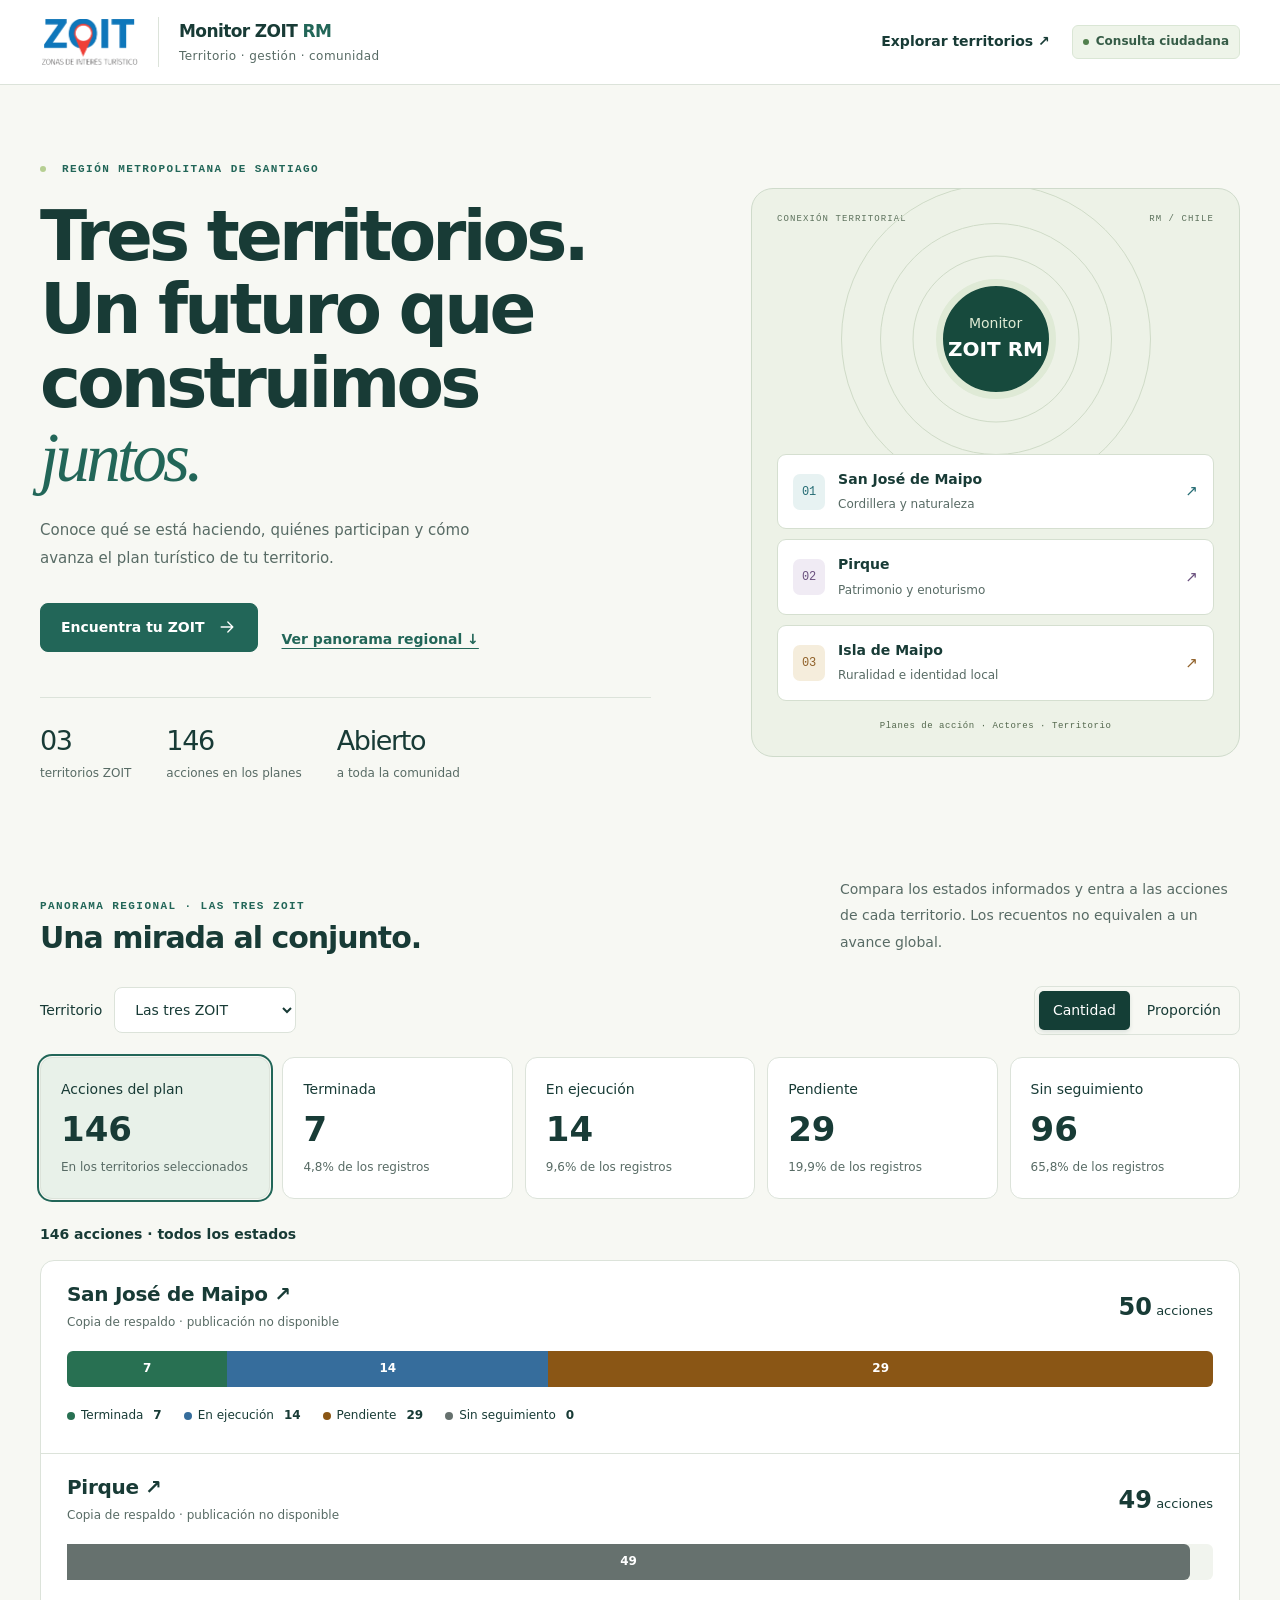
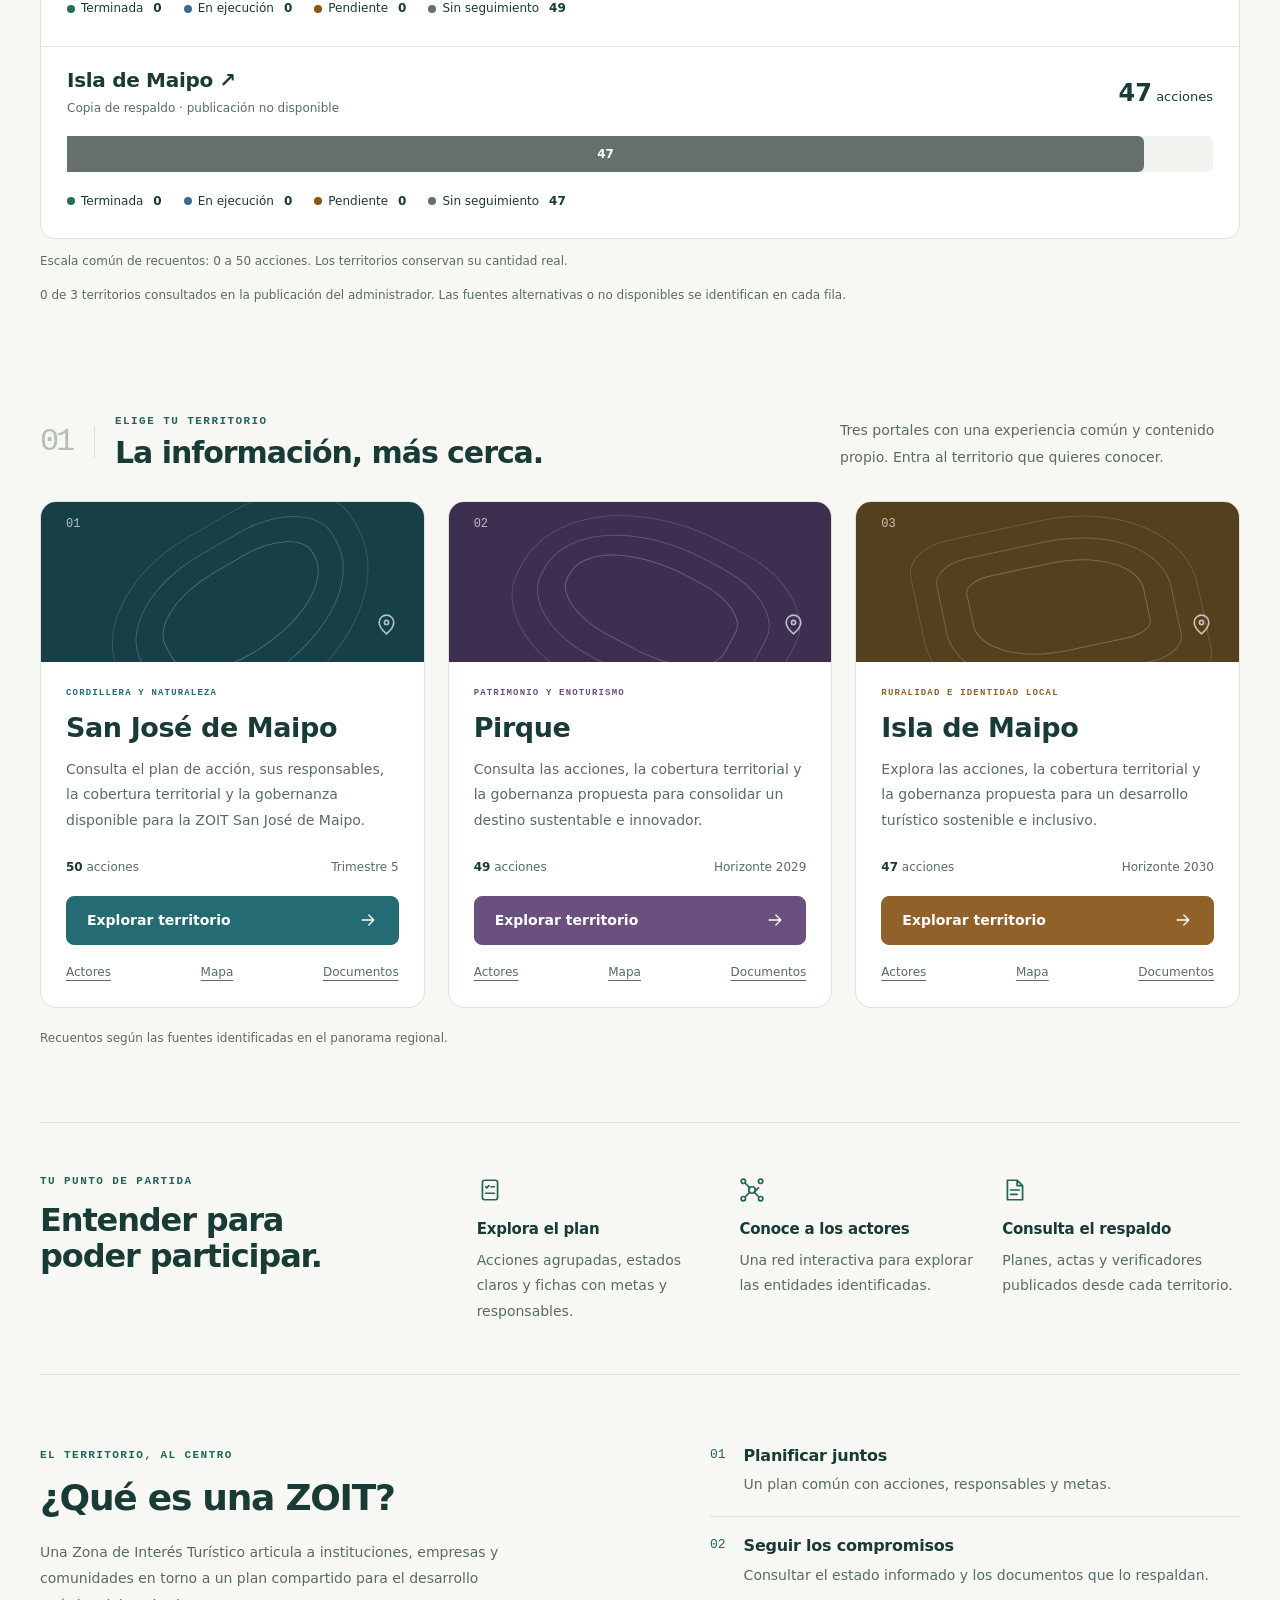
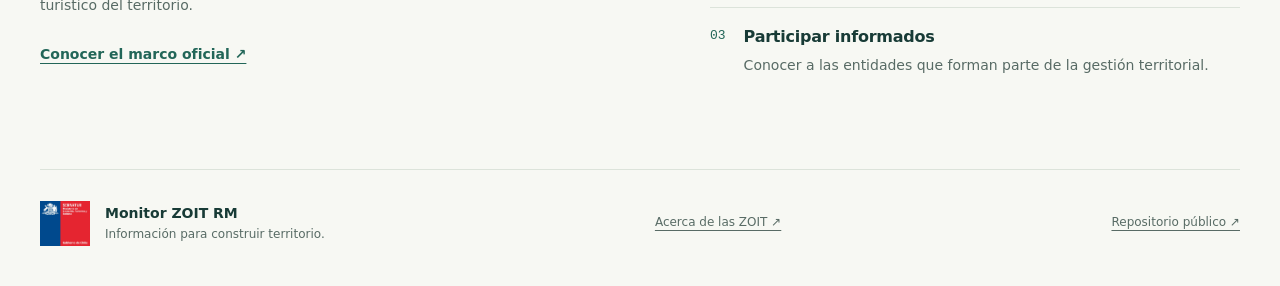
==== commit 682e619a: "feat: publish regional dashboard and ZOIT purpose" ====
--- a/index.html
+++ b/index.html
@@ -1 +1 @@
-<!doctype html><html lang="es"><head><meta charset="utf-8"><meta name="viewport" content="width=device-width,initial-scale=1"><meta name="theme-color" content="#133e38"><title>Inicio · Monitor ZOIT RM</title><meta name="description" content="Explora los planes de acción ZOIT de la Región Metropolitana: acciones, actores, mapas y documentos publicados."><link rel="icon" href="./assets/logo-zoit.png"><link rel="stylesheet" href="./assets/site.css?v=20260908"><link rel="stylesheet" href="./assets/leaflet.css"></head><body data-directory="true"><a class="skip-link" href="#contenido">Saltar al contenido</a><header class="site-header"><div class="header-inner"><a class="brand" href="./" aria-label="Monitor ZOIT RM, inicio"><img src="./assets/logo-zoit.png" width="96" height="46" alt="ZOIT"><span><strong>Monitor ZOIT <b>RM</b></strong><small>Territorio · gestión · comunidad</small></span></a><div class="header-right"><a class="header-link" href="#territorios">Explorar territorios ↗</a><span class="public-label"><i></i> Consulta ciudadana</span></div></div></header><main id="contenido"><section class="directory-hero"><div class="directory-copy"><p class="kicker"><span class="live-dot"></span> REGIÓN METROPOLITANA DE SANTIAGO</p><h1>Tres territorios.<br>Un futuro que<br>construimos <em>juntos.</em></h1><p>Conoce qué se está haciendo, quiénes participan y cómo avanza el plan turístico de tu territorio.</p><a class="primary" href="#territorios">Encuentra tu ZOIT <svg class="icon" width="20" height="20" viewBox="0 0 24 24" fill="none" stroke="currentColor" stroke-width="1.6" stroke-linecap="round" stroke-linejoin="round" aria-hidden="true"><path d="M5 12h14m-6-6 6 6-6 6"/></svg></a><div class="directory-totals"><div><strong>03</strong><span>territorios ZOIT</span></div><div><strong id="regional-actions">146</strong><span>acciones en los planes</span></div><div><strong>Abierto</strong><span>a toda la comunidad</span></div></div></div><div class="regional-panel"><div class="panel-top"><span>CONEXIÓN TERRITORIAL</span><span>RM / CHILE</span></div><div class="regional-hub"><div class="hub-rings" aria-hidden="true"></div><span class="hub-label">Monitor<br><strong>ZOIT RM</strong></span></div><div class="regional-links"><a href="./san-jose-de-maipo/" class="regional-link region-1"><span class="region-index">01</span><span><strong>San José de Maipo</strong><small>Cordillera y naturaleza</small></span><span>↗</span></a><a href="./pirque/" class="regional-link region-2"><span class="region-index">02</span><span><strong>Pirque</strong><small>Patrimonio y enoturismo</small></span><span>↗</span></a><a href="./isla-de-maipo/" class="regional-link region-3"><span class="region-index">03</span><span><strong>Isla de Maipo</strong><small>Ruralidad e identidad local</small></span><span>↗</span></a></div><p>Planes de acción · Actores · Territorio</p></div></section><section class="section directory-selection" id="territorios"><div class="section-heading"><div class="section-title"><span class="section-number">01</span><div><p class="kicker">Elige tu territorio</p><h2>La información, más cerca.</h2></div></div><p>Tres portales con una experiencia común y contenido propio. Entra al territorio que quieres conocer.</p></div><div class="territory-grid"><article class="territory-card region-1" data-card="san-jose-de-maipo"><div class="territory-art art-1" aria-hidden="true"><div class="contour c1"></div><div class="contour c2"></div><div class="contour c3"></div><span>01</span><svg class="icon" width="20" height="20" viewBox="0 0 24 24" fill="none" stroke="currentColor" stroke-width="1.6" stroke-linecap="round" stroke-linejoin="round" aria-hidden="true"><path d="M19 10c0 5-7 11-7 11S5 15 5 10a7 7 0 1 1 14 0Z"/><circle cx="12" cy="10" r="2"/></svg></div><div class="territory-card-body"><p class="kicker">Cordillera y naturaleza</p><h3>San José de Maipo</h3><p>Consulta el plan de acción, sus responsables, la cobertura territorial y la gobernanza disponible para la ZOIT San José de Maipo.</p><div class="territory-metadata"><span><b data-territory-count>50</b> acciones</span><span>Trimestre 5</span></div><a class="primary" href="./san-jose-de-maipo/">Explorar territorio <svg class="icon" width="20" height="20" viewBox="0 0 24 24" fill="none" stroke="currentColor" stroke-width="1.6" stroke-linecap="round" stroke-linejoin="round" aria-hidden="true"><path d="M5 12h14m-6-6 6 6-6 6"/></svg></a><div class="territory-shortcuts"><a href="./san-jose-de-maipo/#gobernanza">Actores</a><a href="./san-jose-de-maipo/#mapa">Mapa</a><a href="./san-jose-de-maipo/#documentos">Documentos</a></div></div></article><article class="territory-card region-2" data-card="pirque"><div class="territory-art art-2" aria-hidden="true"><div class="contour c1"></div><div class="contour c2"></div><div class="contour c3"></div><span>02</span><svg class="icon" width="20" height="20" viewBox="0 0 24 24" fill="none" stroke="currentColor" stroke-width="1.6" stroke-linecap="round" stroke-linejoin="round" aria-hidden="true"><path d="M19 10c0 5-7 11-7 11S5 15 5 10a7 7 0 1 1 14 0Z"/><circle cx="12" cy="10" r="2"/></svg></div><div class="territory-card-body"><p class="kicker">Patrimonio y enoturismo</p><h3>Pirque</h3><p>Consulta las acciones, la cobertura territorial y la gobernanza propuesta para consolidar un destino sustentable e innovador.</p><div class="territory-metadata"><span><b data-territory-count>49</b> acciones</span><span>Horizonte 2029</span></div><a class="primary" href="./pirque/">Explorar territorio <svg class="icon" width="20" height="20" viewBox="0 0 24 24" fill="none" stroke="currentColor" stroke-width="1.6" stroke-linecap="round" stroke-linejoin="round" aria-hidden="true"><path d="M5 12h14m-6-6 6 6-6 6"/></svg></a><div class="territory-shortcuts"><a href="./pirque/#gobernanza">Actores</a><a href="./pirque/#mapa">Mapa</a><a href="./pirque/#documentos">Documentos</a></div></div></article><article class="territory-card region-3" data-card="isla-de-maipo"><div class="territory-art art-3" aria-hidden="true"><div class="contour c1"></div><div class="contour c2"></div><div class="contour c3"></div><span>03</span><svg class="icon" width="20" height="20" viewBox="0 0 24 24" fill="none" stroke="currentColor" stroke-width="1.6" stroke-linecap="round" stroke-linejoin="round" aria-hidden="true"><path d="M19 10c0 5-7 11-7 11S5 15 5 10a7 7 0 1 1 14 0Z"/><circle cx="12" cy="10" r="2"/></svg></div><div class="territory-card-body"><p class="kicker">Ruralidad e identidad local</p><h3>Isla de Maipo</h3><p>Explora las acciones, la cobertura territorial y la gobernanza propuesta para un desarrollo turístico sostenible e inclusivo.</p><div class="territory-metadata"><span><b data-territory-count>47</b> acciones</span><span>Horizonte 2030</span></div><a class="primary" href="./isla-de-maipo/">Explorar territorio <svg class="icon" width="20" height="20" viewBox="0 0 24 24" fill="none" stroke="currentColor" stroke-width="1.6" stroke-linecap="round" stroke-linejoin="round" aria-hidden="true"><path d="M5 12h14m-6-6 6 6-6 6"/></svg></a><div class="territory-shortcuts"><a href="./isla-de-maipo/#gobernanza">Actores</a><a href="./isla-de-maipo/#mapa">Mapa</a><a href="./isla-de-maipo/#documentos">Documentos</a></div></div></article></div><p id="directory-state" class="data-caption" role="status">Recuento de la copia pública de respaldo. Consultando publicaciones…</p></section><section class="section journey"><div><p class="kicker">Tu punto de partida</p><h2>Entender para<br>poder participar.</h2></div><div class="journey-grid"><article><svg class="icon" width="20" height="20" viewBox="0 0 24 24" fill="none" stroke="currentColor" stroke-width="1.6" stroke-linecap="round" stroke-linejoin="round" aria-hidden="true"><rect x="5" y="3" width="14" height="18" rx="2"/><path d="m8 9 1 1 2-2m2 1h3M8 15h8"/></svg><h3>Explora el plan</h3><p>Acciones agrupadas, estados claros y fichas con metas y responsables.</p></article><article><svg class="icon" width="20" height="20" viewBox="0 0 24 24" fill="none" stroke="currentColor" stroke-width="1.6" stroke-linecap="round" stroke-linejoin="round" aria-hidden="true"><circle cx="12" cy="12" r="3"/><circle cx="4" cy="4" r="2"/><circle cx="20" cy="4" r="2"/><circle cx="4" cy="20" r="2"/><circle cx="20" cy="20" r="2"/><path d="m6 6 4 4m4 4 4 4m-4-4 4-4M6 18l4-4"/></svg><h3>Conoce a los actores</h3><p>Una red interactiva para explorar las entidades identificadas.</p></article><article><svg class="icon" width="20" height="20" viewBox="0 0 24 24" fill="none" stroke="currentColor" stroke-width="1.6" stroke-linecap="round" stroke-linejoin="round" aria-hidden="true"><path d="M14 3H5v18h14V8Zm0 0v5h5M8 12h8m-8 4h6"/></svg><h3>Consulta el respaldo</h3><p>Planes, actas y verificadores publicados desde cada territorio.</p></article></div></section><section class="context-section section" id="contexto"><div><p class="kicker">El territorio, al centro</p><h2>¿Qué es una ZOIT?</h2><p>Una Zona de Interés Turístico articula a instituciones, empresas y comunidades en torno a un plan compartido para el desarrollo turístico del territorio.</p><a class="text-link" href="https://www.subturismo.gob.cl/desarrollo-de-destinos-y-gestion-territorial/zonas-de-interes-turistico/" target="_blank" rel="noreferrer">Conocer el marco oficial ↗</a></div><div class="context-steps"><article><span>01</span><div><h3>Planificar juntos</h3><p>Un plan común con acciones, responsables y metas.</p></div></article><article><span>02</span><div><h3>Seguir los compromisos</h3><p>Consultar el estado informado y los documentos que lo respaldan.</p></div></article><article><span>03</span><div><h3>Participar informados</h3><p>Conocer a las entidades que forman parte de la gestión territorial.</p></div></article></div></section></main><footer><div class="footer-brand"><img src="./assets/logo-sernatur.jpg" width="50" height="46" alt="SERNATUR · Gobierno de Chile"><div><strong>Monitor ZOIT RM</strong><span>Información para construir territorio.</span></div></div><a href="https://www.subturismo.gob.cl/desarrollo-de-destinos-y-gestion-territorial/zonas-de-interes-turistico/" target="_blank" rel="noreferrer">Acerca de las ZOIT ↗</a><a href="https://github.com/geofotodata/monitor_ZOIT_RM" target="_blank" rel="noreferrer">Repositorio público ↗</a></footer><script type="module" src="./assets/portal.js?v=20260908"></script></body></html>+<!doctype html><html lang="es"><head><meta charset="utf-8"><meta name="viewport" content="width=device-width,initial-scale=1"><meta name="theme-color" content="#133e38"><title>Inicio · Monitor ZOIT RM</title><meta name="description" content="Explora los planes de acción ZOIT de la Región Metropolitana: acciones, actores, mapas y documentos publicados."><link rel="icon" href="./assets/logo-zoit.png"><link rel="stylesheet" href="./assets/site.css?v=20260909"><link rel="stylesheet" href="./assets/leaflet.css"></head><body data-directory="true"><a class="skip-link" href="#contenido">Saltar al contenido</a><header class="site-header"><div class="header-inner"><a class="brand" href="./" aria-label="Monitor ZOIT RM, inicio"><img src="./assets/logo-zoit.png" width="96" height="46" alt="ZOIT"><span><strong>Monitor ZOIT <b>RM</b></strong><small>Territorio · gestión · comunidad</small></span></a><div class="header-right"><a class="header-link" href="#territorios">Explorar territorios ↗</a><span class="public-label"><i></i> Consulta ciudadana</span></div></div></header><main id="contenido"><section class="directory-hero"><div class="directory-copy"><p class="kicker"><span class="live-dot"></span> REGIÓN METROPOLITANA DE SANTIAGO</p><h1>Tres territorios.<br>Un futuro que<br>construimos <em>juntos.</em></h1><p>Conoce qué se está haciendo, quiénes participan y cómo avanza el plan turístico de tu territorio.</p><div class="directory-actions"><a class="primary" href="#territorios">Encuentra tu ZOIT <svg class="icon" width="20" height="20" viewBox="0 0 24 24" fill="none" stroke="currentColor" stroke-width="1.6" stroke-linecap="round" stroke-linejoin="round" aria-hidden="true"><path d="M5 12h14m-6-6 6 6-6 6"/></svg></a><a class="text-link" href="#regional-dashboard">Ver panorama regional ↓</a></div><div class="directory-totals"><div><strong>03</strong><span>territorios ZOIT</span></div><div><strong id="regional-actions">146</strong><span>acciones en los planes</span></div><div><strong>Abierto</strong><span>a toda la comunidad</span></div></div></div><div class="regional-panel"><div class="panel-top"><span>CONEXIÓN TERRITORIAL</span><span>RM / CHILE</span></div><div class="regional-hub"><div class="hub-rings" aria-hidden="true"></div><span class="hub-label">Monitor<br><strong>ZOIT RM</strong></span></div><div class="regional-links"><a href="./san-jose-de-maipo/" class="regional-link region-1"><span class="region-index">01</span><span><strong>San José de Maipo</strong><small>Cordillera y naturaleza</small></span><span>↗</span></a><a href="./pirque/" class="regional-link region-2"><span class="region-index">02</span><span><strong>Pirque</strong><small>Patrimonio y enoturismo</small></span><span>↗</span></a><a href="./isla-de-maipo/" class="regional-link region-3"><span class="region-index">03</span><span><strong>Isla de Maipo</strong><small>Ruralidad e identidad local</small></span><span>↗</span></a></div><p>Planes de acción · Actores · Territorio</p></div></section><section class="section regional-dashboard" id="regional-dashboard" aria-labelledby="regional-title"><div class="section-heading"><div><p class="kicker">Panorama regional · las tres ZOIT</p><h2 id="regional-title">Una mirada al conjunto.</h2></div><p>Compara los estados informados y entra a las acciones de cada territorio. Los recuentos no equivalen a un avance global.</p></div><div class="regional-toolbar"><label><span>Territorio</span><select id="regional-territory"><option value="Todas">Las tres ZOIT</option><option value="san-jose-de-maipo">San José de Maipo</option><option value="pirque">Pirque</option><option value="isla-de-maipo">Isla de Maipo</option></select></label><div class="view-switch" role="group" aria-label="Escala de comparación"><button type="button" data-regional-mode="count" aria-pressed="true">Cantidad</button><button type="button" data-regional-mode="percent" aria-pressed="false">Proporción</button></div></div><div class="regional-kpis" id="regional-kpis"><p>Consultando las versiones publicadas…</p></div><p id="regional-selection" class="regional-selection" aria-live="polite"></p><div id="regional-comparison" class="regional-comparison"></div><p id="regional-scale" class="data-caption"></p><p id="regional-source" class="data-caption" role="status"></p></section><section class="section directory-selection" id="territorios"><div class="section-heading"><div class="section-title"><span class="section-number">01</span><div><p class="kicker">Elige tu territorio</p><h2>La información, más cerca.</h2></div></div><p>Tres portales con una experiencia común y contenido propio. Entra al territorio que quieres conocer.</p></div><div class="territory-grid"><article class="territory-card region-1" data-card="san-jose-de-maipo"><div class="territory-art art-1" aria-hidden="true"><div class="contour c1"></div><div class="contour c2"></div><div class="contour c3"></div><span>01</span><svg class="icon" width="20" height="20" viewBox="0 0 24 24" fill="none" stroke="currentColor" stroke-width="1.6" stroke-linecap="round" stroke-linejoin="round" aria-hidden="true"><path d="M19 10c0 5-7 11-7 11S5 15 5 10a7 7 0 1 1 14 0Z"/><circle cx="12" cy="10" r="2"/></svg></div><div class="territory-card-body"><p class="kicker">Cordillera y naturaleza</p><h3>San José de Maipo</h3><p>Consulta el plan de acción, sus responsables, la cobertura territorial y la gobernanza disponible para la ZOIT San José de Maipo.</p><div class="territory-metadata"><span><b data-territory-count>50</b> acciones</span><span>Trimestre 5</span></div><a class="primary" href="./san-jose-de-maipo/">Explorar territorio <svg class="icon" width="20" height="20" viewBox="0 0 24 24" fill="none" stroke="currentColor" stroke-width="1.6" stroke-linecap="round" stroke-linejoin="round" aria-hidden="true"><path d="M5 12h14m-6-6 6 6-6 6"/></svg></a><div class="territory-shortcuts"><a href="./san-jose-de-maipo/#gobernanza">Actores</a><a href="./san-jose-de-maipo/#mapa">Mapa</a><a href="./san-jose-de-maipo/#documentos">Documentos</a></div></div></article><article class="territory-card region-2" data-card="pirque"><div class="territory-art art-2" aria-hidden="true"><div class="contour c1"></div><div class="contour c2"></div><div class="contour c3"></div><span>02</span><svg class="icon" width="20" height="20" viewBox="0 0 24 24" fill="none" stroke="currentColor" stroke-width="1.6" stroke-linecap="round" stroke-linejoin="round" aria-hidden="true"><path d="M19 10c0 5-7 11-7 11S5 15 5 10a7 7 0 1 1 14 0Z"/><circle cx="12" cy="10" r="2"/></svg></div><div class="territory-card-body"><p class="kicker">Patrimonio y enoturismo</p><h3>Pirque</h3><p>Consulta las acciones, la cobertura territorial y la gobernanza propuesta para consolidar un destino sustentable e innovador.</p><div class="territory-metadata"><span><b data-territory-count>49</b> acciones</span><span>Horizonte 2029</span></div><a class="primary" href="./pirque/">Explorar territorio <svg class="icon" width="20" height="20" viewBox="0 0 24 24" fill="none" stroke="currentColor" stroke-width="1.6" stroke-linecap="round" stroke-linejoin="round" aria-hidden="true"><path d="M5 12h14m-6-6 6 6-6 6"/></svg></a><div class="territory-shortcuts"><a href="./pirque/#gobernanza">Actores</a><a href="./pirque/#mapa">Mapa</a><a href="./pirque/#documentos">Documentos</a></div></div></article><article class="territory-card region-3" data-card="isla-de-maipo"><div class="territory-art art-3" aria-hidden="true"><div class="contour c1"></div><div class="contour c2"></div><div class="contour c3"></div><span>03</span><svg class="icon" width="20" height="20" viewBox="0 0 24 24" fill="none" stroke="currentColor" stroke-width="1.6" stroke-linecap="round" stroke-linejoin="round" aria-hidden="true"><path d="M19 10c0 5-7 11-7 11S5 15 5 10a7 7 0 1 1 14 0Z"/><circle cx="12" cy="10" r="2"/></svg></div><div class="territory-card-body"><p class="kicker">Ruralidad e identidad local</p><h3>Isla de Maipo</h3><p>Explora las acciones, la cobertura territorial y la gobernanza propuesta para un desarrollo turístico sostenible e inclusivo.</p><div class="territory-metadata"><span><b data-territory-count>47</b> acciones</span><span>Horizonte 2030</span></div><a class="primary" href="./isla-de-maipo/">Explorar territorio <svg class="icon" width="20" height="20" viewBox="0 0 24 24" fill="none" stroke="currentColor" stroke-width="1.6" stroke-linecap="round" stroke-linejoin="round" aria-hidden="true"><path d="M5 12h14m-6-6 6 6-6 6"/></svg></a><div class="territory-shortcuts"><a href="./isla-de-maipo/#gobernanza">Actores</a><a href="./isla-de-maipo/#mapa">Mapa</a><a href="./isla-de-maipo/#documentos">Documentos</a></div></div></article></div><p id="directory-state" class="data-caption" role="status">Recuento de la copia pública de respaldo. Consultando publicaciones…</p></section><section class="section journey"><div><p class="kicker">Tu punto de partida</p><h2>Entender para<br>poder participar.</h2></div><div class="journey-grid"><article><svg class="icon" width="20" height="20" viewBox="0 0 24 24" fill="none" stroke="currentColor" stroke-width="1.6" stroke-linecap="round" stroke-linejoin="round" aria-hidden="true"><rect x="5" y="3" width="14" height="18" rx="2"/><path d="m8 9 1 1 2-2m2 1h3M8 15h8"/></svg><h3>Explora el plan</h3><p>Acciones agrupadas, estados claros y fichas con metas y responsables.</p></article><article><svg class="icon" width="20" height="20" viewBox="0 0 24 24" fill="none" stroke="currentColor" stroke-width="1.6" stroke-linecap="round" stroke-linejoin="round" aria-hidden="true"><circle cx="12" cy="12" r="3"/><circle cx="4" cy="4" r="2"/><circle cx="20" cy="4" r="2"/><circle cx="4" cy="20" r="2"/><circle cx="20" cy="20" r="2"/><path d="m6 6 4 4m4 4 4 4m-4-4 4-4M6 18l4-4"/></svg><h3>Conoce a los actores</h3><p>Una red interactiva para explorar las entidades identificadas.</p></article><article><svg class="icon" width="20" height="20" viewBox="0 0 24 24" fill="none" stroke="currentColor" stroke-width="1.6" stroke-linecap="round" stroke-linejoin="round" aria-hidden="true"><path d="M14 3H5v18h14V8Zm0 0v5h5M8 12h8m-8 4h6"/></svg><h3>Consulta el respaldo</h3><p>Planes, actas y verificadores publicados desde cada territorio.</p></article></div></section><section class="context-section section" id="contexto"><div><p class="kicker">El territorio, al centro</p><h2>¿Qué es una ZOIT?</h2><p>Una Zona de Interés Turístico articula a instituciones, empresas y comunidades en torno a un plan compartido para el desarrollo turístico del territorio.</p><a class="text-link" href="https://www.subturismo.gob.cl/desarrollo-de-destinos-y-gestion-territorial/zonas-de-interes-turistico/" target="_blank" rel="noreferrer">Conocer el marco oficial ↗</a></div><div class="context-steps"><article><span>01</span><div><h3>Planificar juntos</h3><p>Un plan común con acciones, responsables y metas.</p></div></article><article><span>02</span><div><h3>Seguir los compromisos</h3><p>Consultar el estado informado y los documentos que lo respaldan.</p></div></article><article><span>03</span><div><h3>Participar informados</h3><p>Conocer a las entidades que forman parte de la gestión territorial.</p></div></article></div></section></main><footer><div class="footer-brand"><img src="./assets/logo-sernatur.jpg" width="50" height="46" alt="SERNATUR · Gobierno de Chile"><div><strong>Monitor ZOIT RM</strong><span>Información para construir territorio.</span></div></div><a href="https://www.subturismo.gob.cl/desarrollo-de-destinos-y-gestion-territorial/zonas-de-interes-turistico/" target="_blank" rel="noreferrer">Acerca de las ZOIT ↗</a><a href="https://github.com/geofotodata/monitor_ZOIT_RM" target="_blank" rel="noreferrer">Repositorio público ↗</a></footer><script type="module" src="./assets/portal.js?v=20260909"></script></body></html>
--- a/assets/site.css
+++ b/assets/site.css
@@ -1,4 +1,9 @@
 /* Cambio UI · Monitor ZOIT RM / citizen design system */
+/* Panorama regional y propósito territorial · 2026-09-09 */
+.directory-actions{display:flex;align-items:center;flex-wrap:wrap;gap:16px 24px}
+.regional-dashboard{padding-top:28px!important}.regional-toolbar{display:flex;align-items:center;justify-content:space-between;gap:18px;margin-bottom:22px}.regional-toolbar label{display:flex;align-items:center;gap:12px;font-size:14px}.regional-toolbar select{min-height:46px;max-width:100%;padding:10px 16px;border:1px solid var(--line);border-radius:8px;background:white;color:var(--ink)}.regional-kpis{display:grid;grid-template-columns:repeat(5,minmax(0,1fr));gap:12px}.regional-kpi{display:flex;flex-direction:column;align-items:flex-start;gap:10px;padding:20px;background:white;border:1px solid var(--line);border-radius:12px;text-align:left;transition:transform .2s,border-color .2s}.regional-kpi:hover{transform:translateY(-3px)}.regional-kpi[aria-pressed=true]{outline:2px solid var(--territory);outline-offset:1px;background:var(--soft)}.regional-kpi span{font-size:14px}.regional-kpi strong{font-size:34px;line-height:1.1}.regional-kpi small{font-size:12px;color:var(--muted)}.regional-selection{margin:24px 0 14px;font-size:14px;font-weight:600}.regional-comparison{border:1px solid var(--line);border-radius:14px;background:white}.regional-row{padding:22px 26px}.regional-row+.regional-row{border-top:1px solid var(--line)}.regional-row-heading{display:flex;align-items:center;justify-content:space-between;gap:18px;margin-bottom:18px}.regional-row-heading h3{font-size:20px}.regional-row-heading h3 a{text-decoration:none}.regional-row-heading small{display:block;margin-top:7px;font-size:12px;color:var(--muted)}.regional-row-heading>span{font-size:13px;text-align:right}.regional-row-heading>span strong{font-size:24px}.regional-bars{display:flex;align-items:stretch;height:36px;background:#f1f4ee;border-radius:6px;margin-bottom:14px}.regional-segment{display:flex;align-items:center;justify-content:center;position:relative;color:white;text-decoration:none;transition:width .25s,opacity .2s;min-width:0}.regional-segment:first-child{border-radius:6px 0 0 6px}.regional-segment:last-child{border-radius:0 6px 6px 0}.regional-segment span{font-size:12px;font-weight:650;overflow:hidden;white-space:nowrap;padding:0 4px}.regional-segment.done,.regional-counts i.done{background:var(--done)}.regional-segment.doing,.regional-counts i.doing{background:var(--doing)}.regional-segment.pending,.regional-counts i.pending{background:var(--pending)}.regional-segment.untracked,.regional-counts i.untracked{background:var(--untracked)}.regional-segment.is-muted{opacity:.25}.regional-segment:hover:after,.regional-segment:focus-visible:after{content:attr(data-tip);position:absolute;bottom:calc(100% + 7px);left:50%;transform:translateX(-50%);padding:8px 10px;border-radius:6px;background:var(--ink);color:white;font-size:12px;white-space:nowrap;z-index:5;pointer-events:none}.regional-counts{display:flex;flex-wrap:wrap;gap:10px 22px}.regional-counts a{display:flex;align-items:center;gap:6px;font-size:12px;text-decoration:none;min-height:30px}.regional-counts a:hover,.regional-counts a.is-selected{text-decoration:underline}.regional-counts i{width:8px;height:8px;border-radius:50%;flex-shrink:0}.regional-counts b{margin-left:4px}.regional-dashboard>.data-caption{margin-top:12px}.plan-identity{padding-top:38px!important;padding-bottom:30px!important}.identity-grid{display:grid;grid-template-columns:1fr 1fr;gap:20px}.identity-grid article{padding:30px;border:1px solid var(--line);border-radius:14px;background:white}.identity-grid article:first-child{background:var(--soft)}.identity-symbol{display:block;font-size:30px;color:var(--territory);margin-bottom:15px}.identity-grid h3{font-size:25px;margin:10px 0 18px}.identity-grid article>p:last-child{line-height:1.9;font-size:15px}.identity-source{font-size:12px;line-height:1.8;color:var(--muted);margin:16px 0 28px}.identity-source a{color:var(--territory)}.decree-panel{background:white;border:1px solid var(--line);border-radius:14px;padding:28px}.decree-heading{display:flex;justify-content:space-between;align-items:center;gap:20px}.decree-heading h3{font-size:20px;margin-top:8px}.decree-dates{display:grid;grid-template-columns:repeat(3,minmax(0,1fr));gap:25px;margin:28px 0 20px}.decree-dates>div{border-left:3px solid var(--soft);padding-left:15px}.decree-dates dt{font-size:12px;color:var(--muted)}.decree-dates dd{margin:8px 0 0;font-size:18px;font-weight:600}.validity-note,.amendment-note{font-size:13px;color:var(--muted);line-height:1.8}.amendment-note{margin-top:12px;padding-top:12px;border-top:1px solid var(--line)}.context-reviewed{display:block;font-size:12px;margin-top:15px;color:var(--muted)}
+@media(max-width:900px){.regional-kpis{grid-template-columns:repeat(3,minmax(0,1fr))}.decree-heading{align-items:flex-start;flex-direction:column}.decree-dates{gap:15px}.identity-grid article{padding:23px}}
+@media(max-width:600px){.regional-toolbar{align-items:stretch;flex-direction:column}.regional-toolbar label{align-items:stretch;flex-direction:column;gap:6px}.regional-kpis{grid-template-columns:repeat(2,minmax(0,1fr))}.regional-kpi.total{grid-column:1/-1}.regional-kpi{padding:16px}.regional-row{padding:20px 16px}.regional-row-heading{align-items:flex-start;flex-direction:column;gap:10px}.regional-row-heading h3{font-size:20px}.regional-counts{display:grid;grid-template-columns:1fr 1fr;gap:5px 12px}.regional-counts a{font-size:12px;min-height:38px}.regional-segment:hover:after,.regional-segment:focus-visible:after{white-space:normal;min-width:135px}.identity-grid,.decree-dates{grid-template-columns:1fr}.decree-panel{padding:22px}.identity-grid h3{font-size:23px}}
 :root{--ink:#183b36;--muted:#586b65;--territory:#226658;--deep:#143e36;--soft:#e8f1e9;--paper:#f7f8f3;--surface:#fff;--line:#dce3da;--done:#287052;--doing:#366d9c;--pending:#8a5615;--untracked:#66716e;--container:1320px;--radius:20px;--shadow:0 12px 36px #183b3609}
 body[data-territory="san-jose-de-maipo"],.region-1{--territory:#246b73;--deep:#163f48;--soft:#e7f2f2}
 body[data-territory="pirque"],.region-2{--territory:#6a507e;--deep:#3c2f50;--soft:#f0ebf4}
